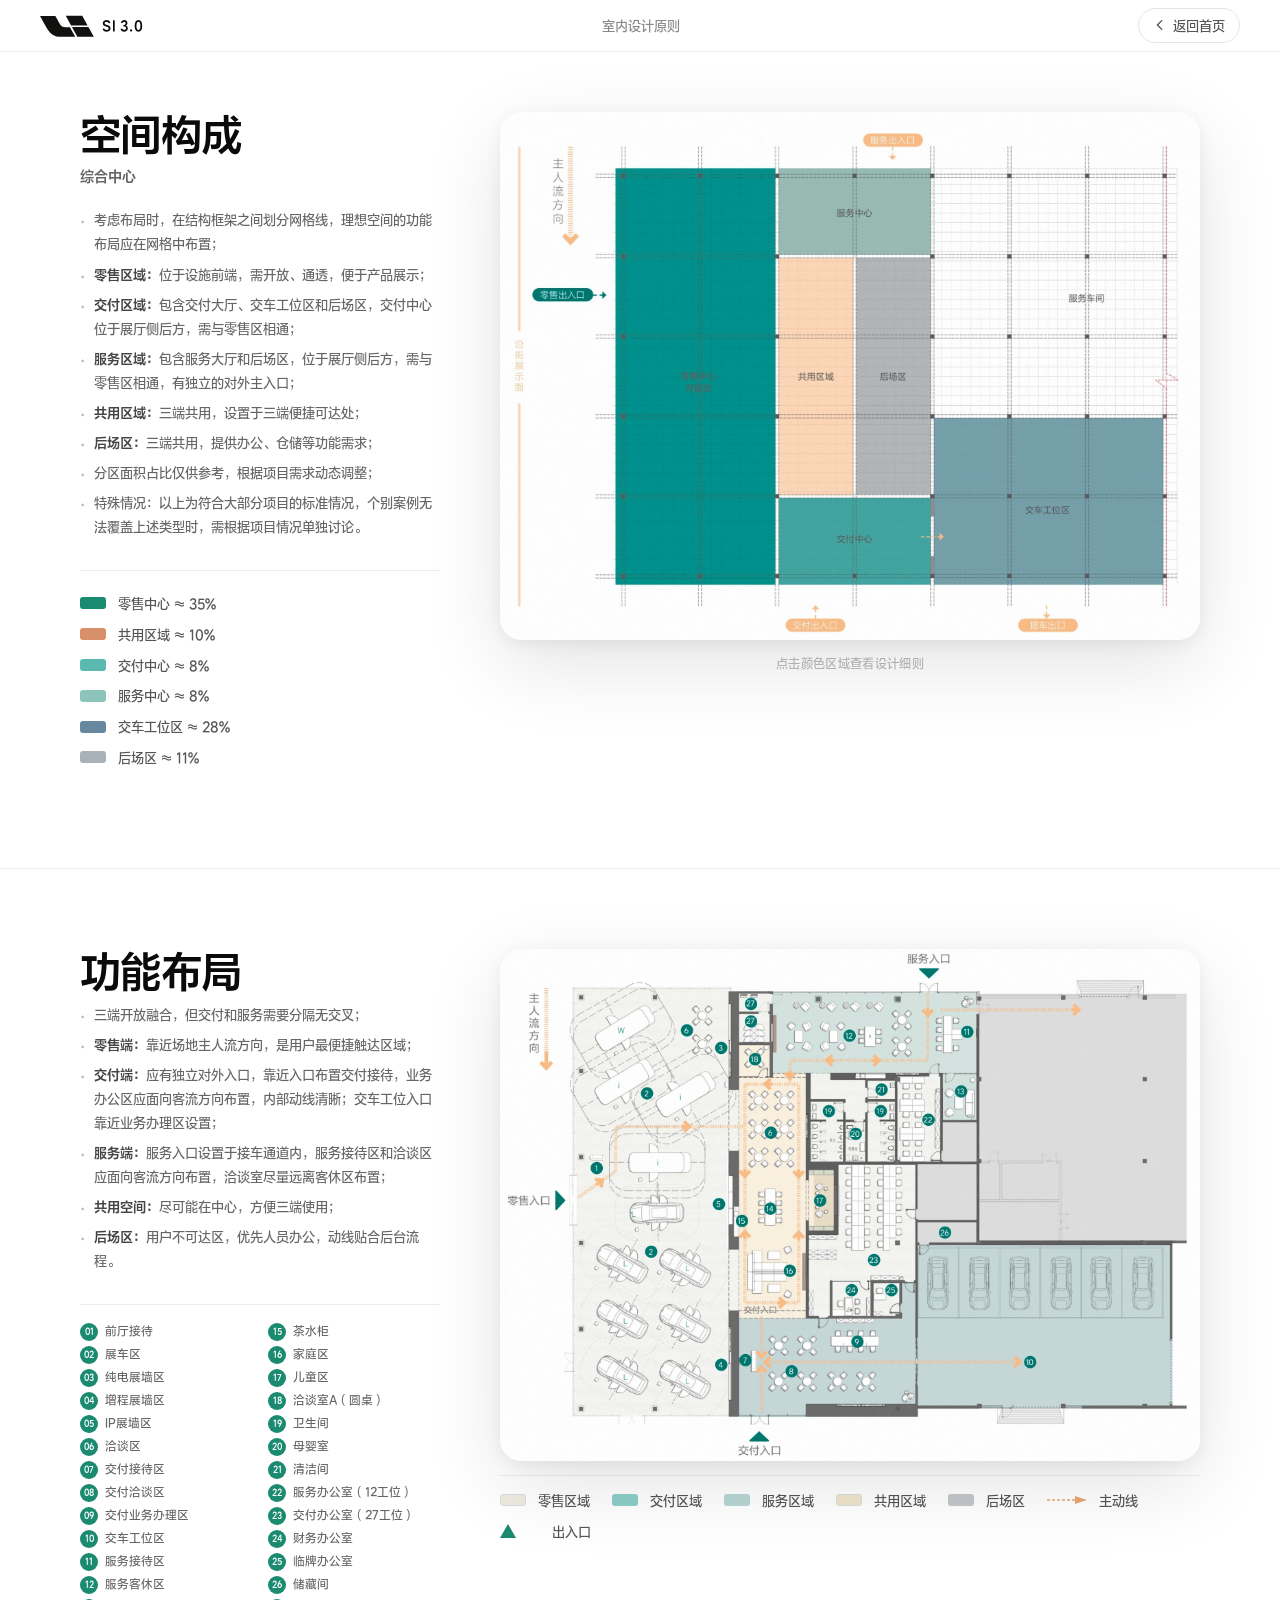
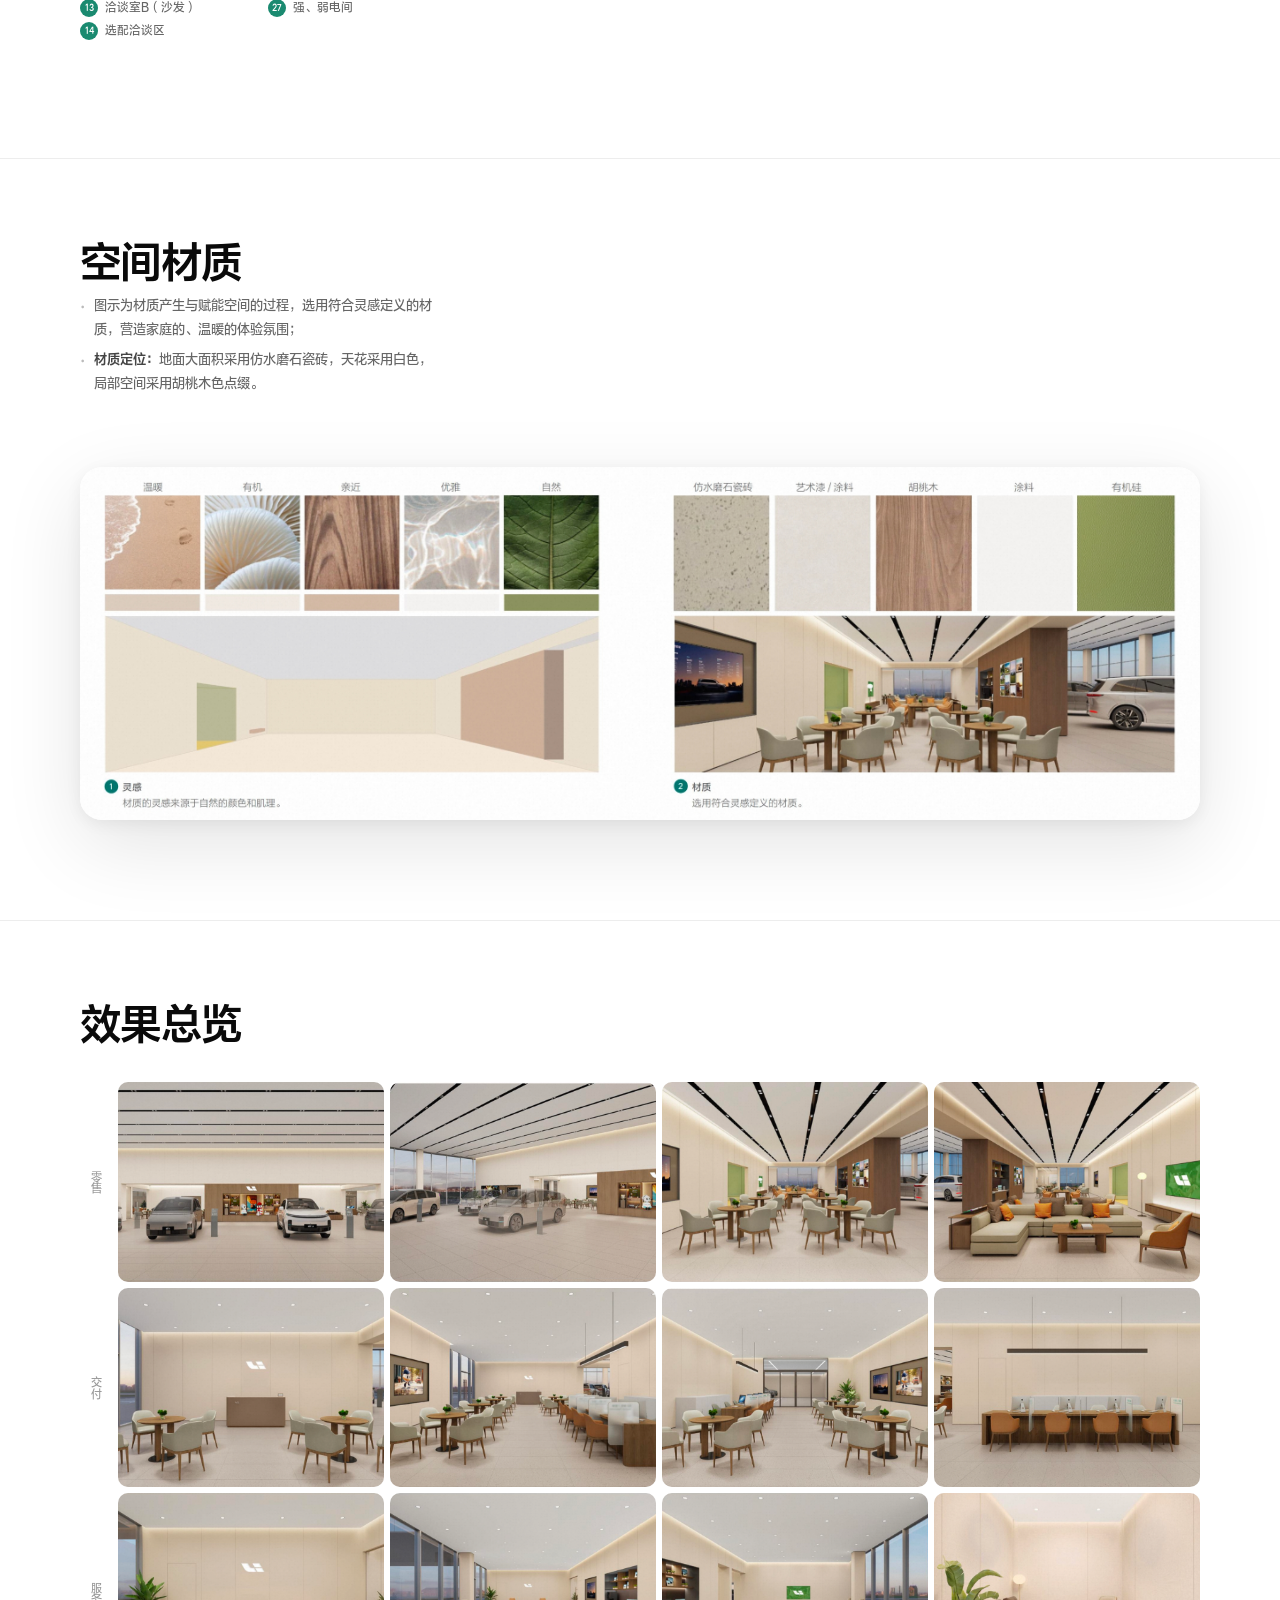
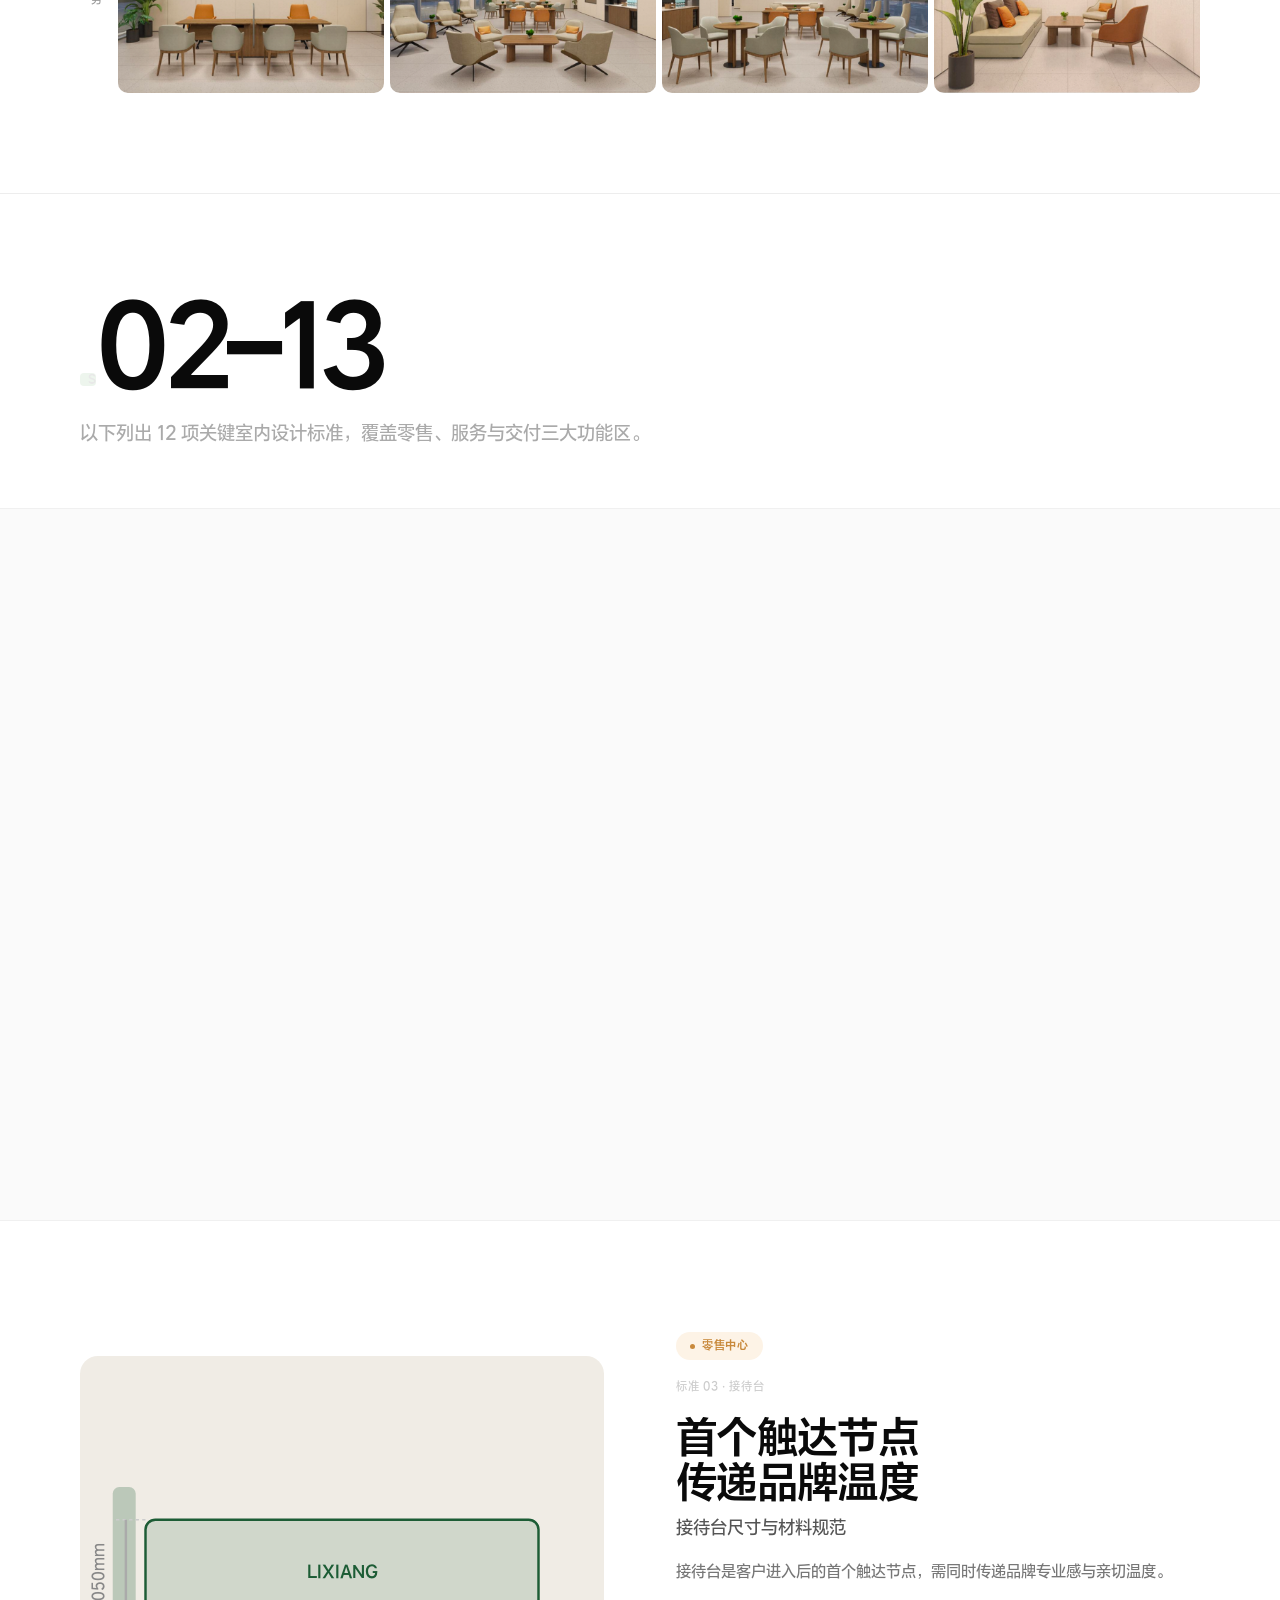
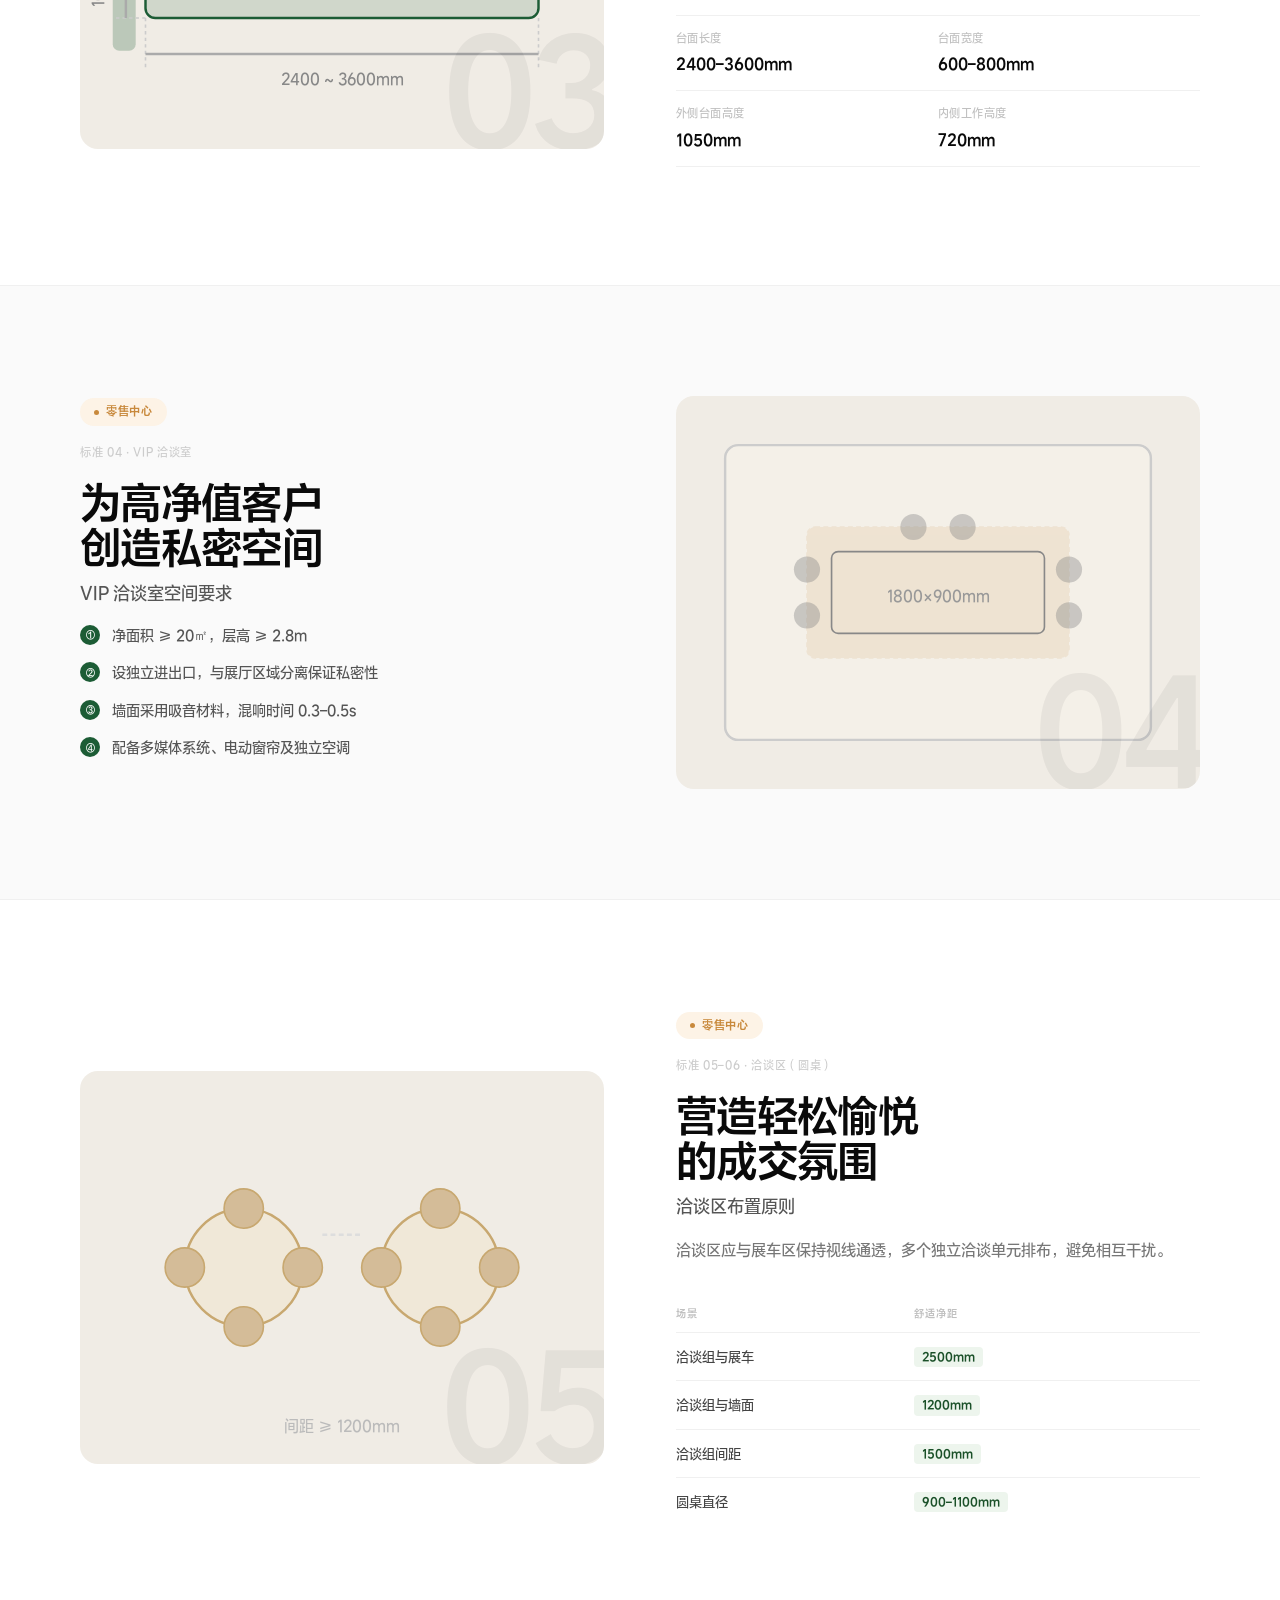
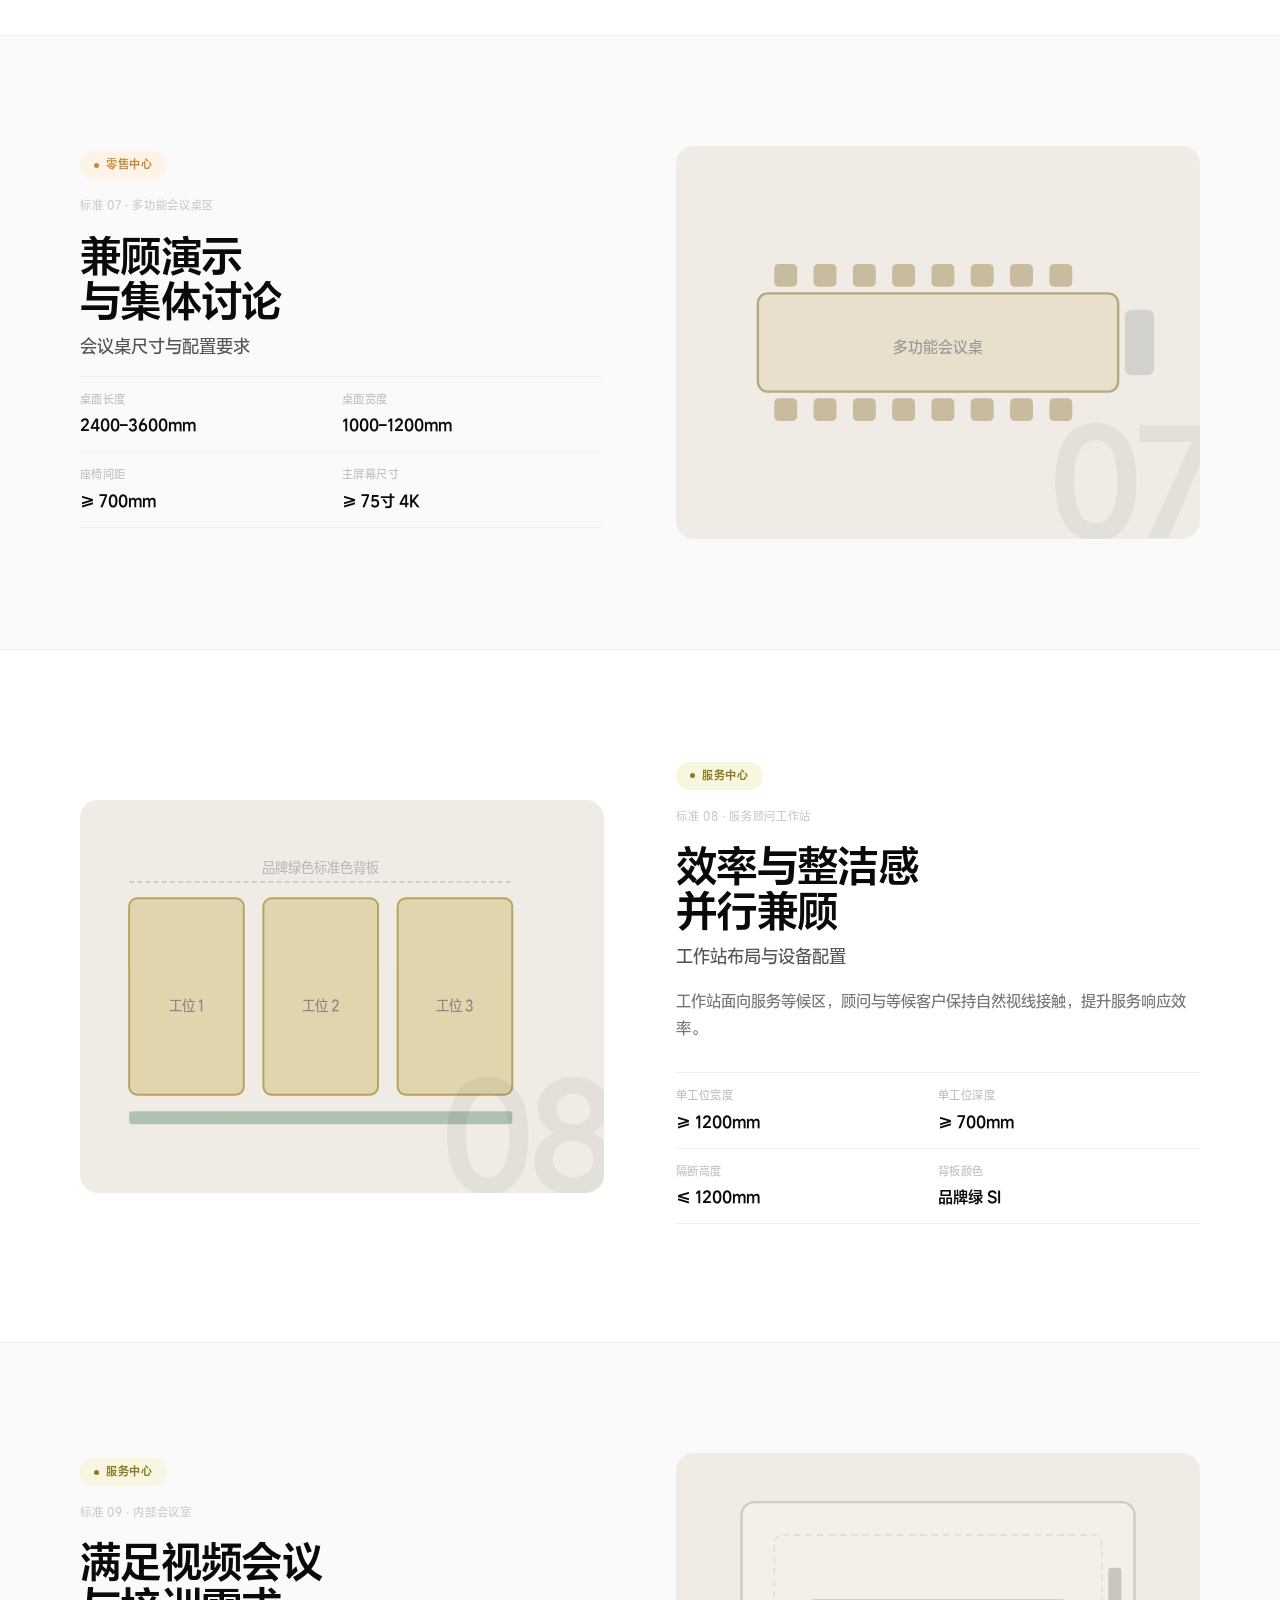
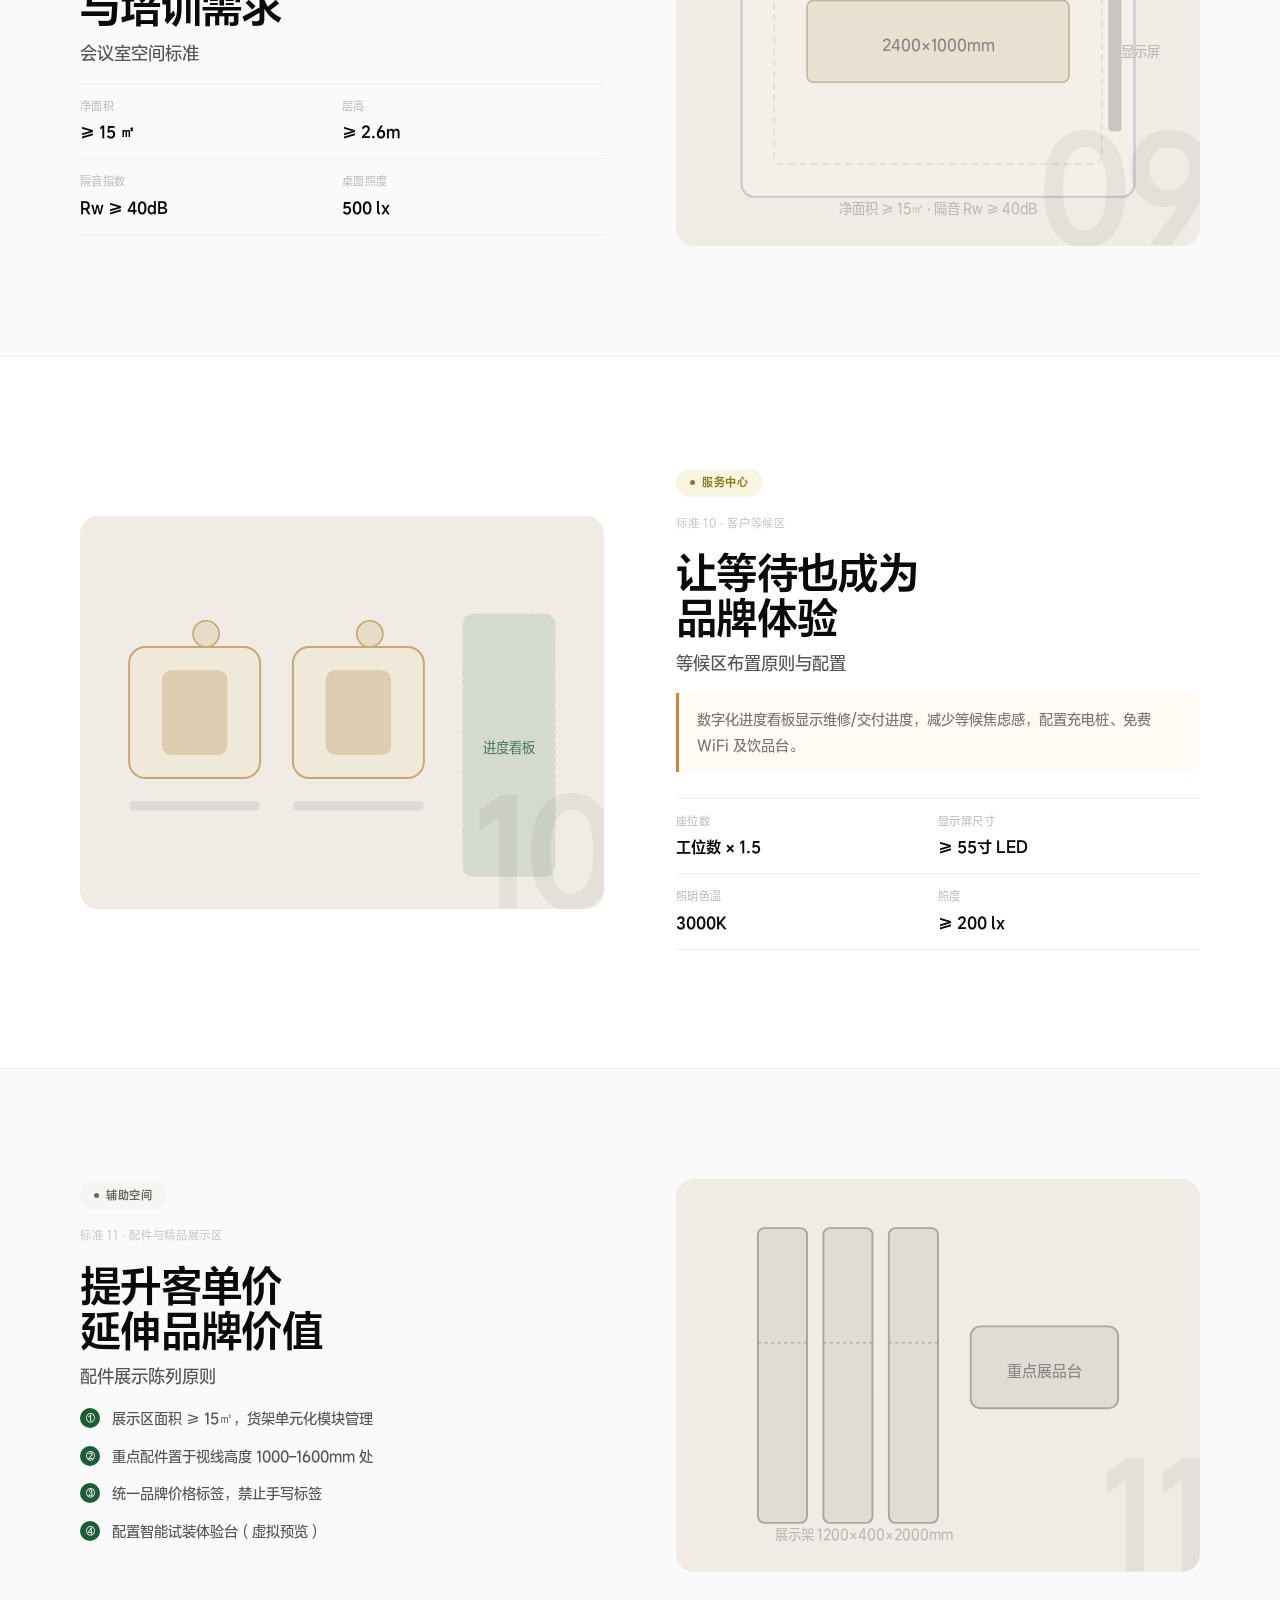
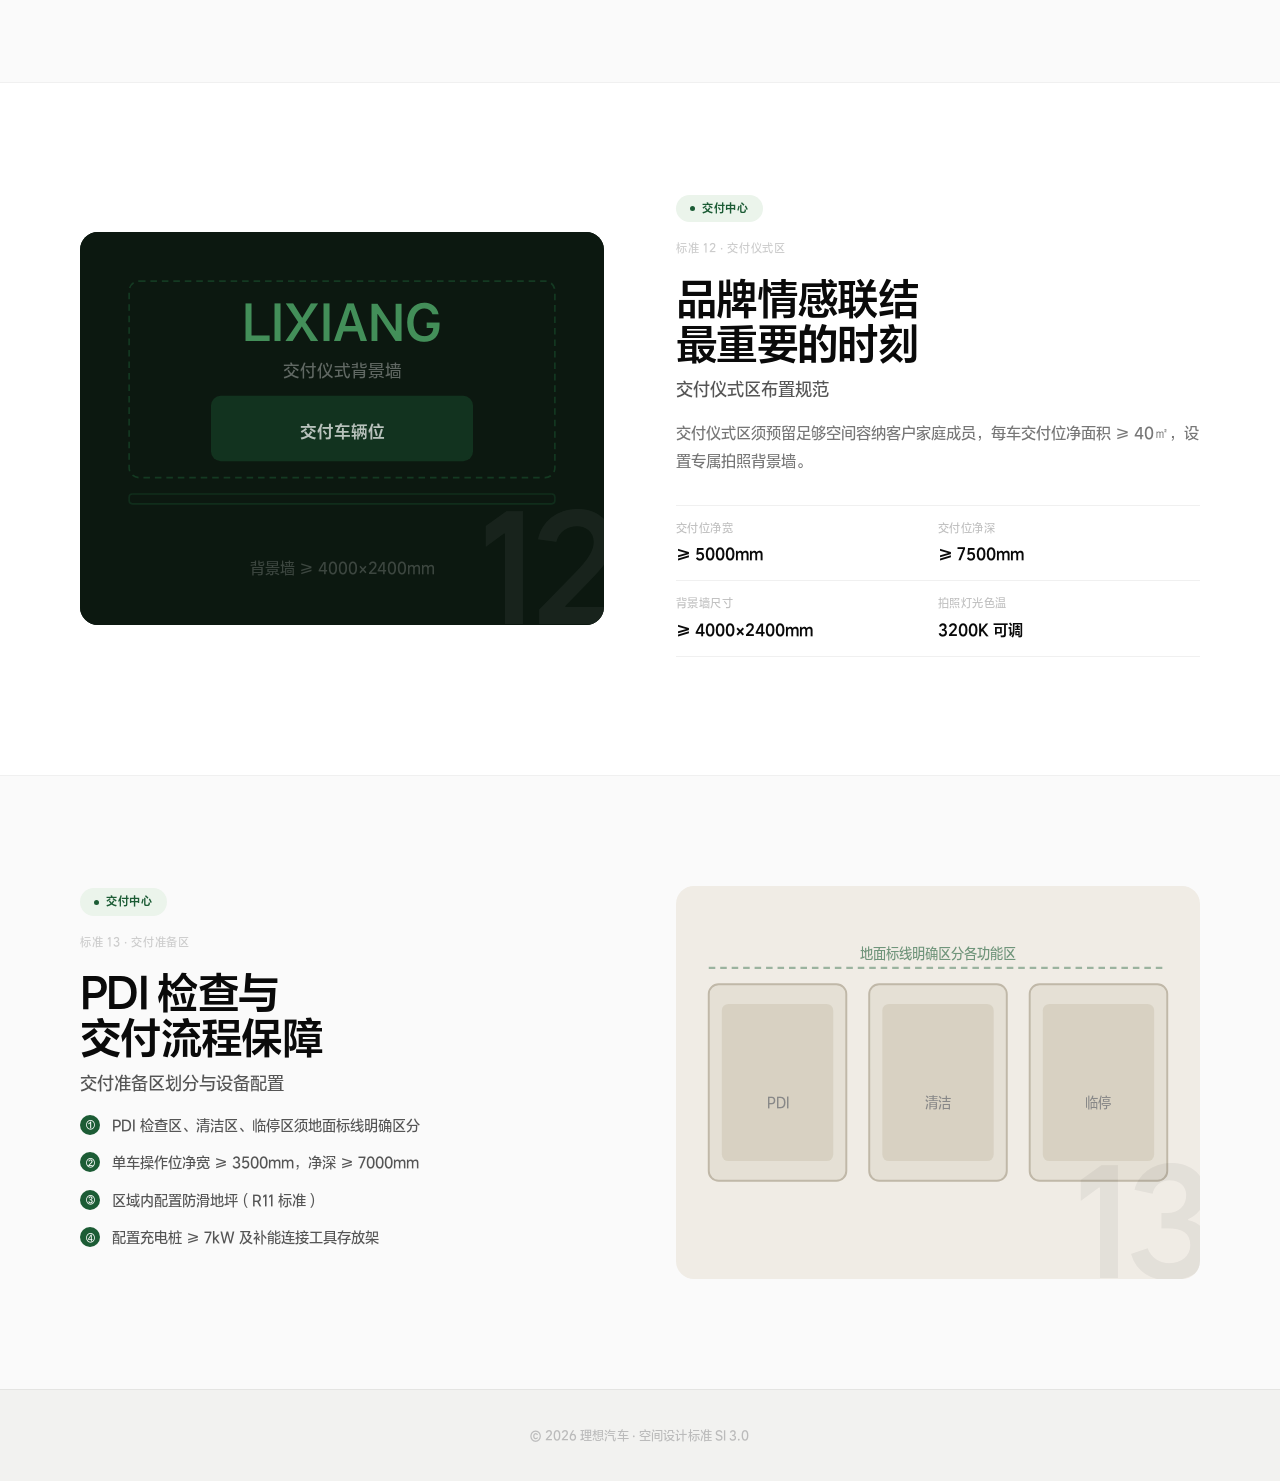
==== interior-overview.html @ 2fb321f2 "0507-添加室内标准板块" ====
<!DOCTYPE html>
<html lang="zh-CN" translate="no">
<head>
<meta charset="UTF-8">
<meta name="viewport" content="width=device-width, initial-scale=1.0">
<meta name="google" content="notranslate">
<title>设计总览 · 理想汽车 SI 3.0 室内标准</title>
<style>
@font-face{font-family:'LiciumFont';src:url('assets/fonts/LiciumFont2022-Medium.otf') format('opentype');font-weight:normal;font-style:normal;font-display:swap}
@font-face{font-family:'LiciumFont';src:url('assets/fonts/LiciumFont2022-Light.otf') format('opentype');font-weight:300;font-style:normal;font-display:swap}
@font-face{font-family:'LiciumFont';src:url('assets/fonts/LiciumFont2022-Bold.otf') format('opentype');font-weight:700;font-style:normal;font-display:swap}
*,*::before,*::after{box-sizing:border-box;margin:0;padding:0}
html{scroll-behavior:smooth}
body{font-family:'LiciumFont',-apple-system,sans-serif;background:#fff;color:#0a0a0a;line-height:1.6;overflow-x:hidden;padding-top:52px}

/* ── NAV ── */
.nav{position:fixed;inset:0 0 auto 0;height:52px;z-index:1000;background:rgba(255,255,255,.92);backdrop-filter:saturate(180%) blur(20px);-webkit-backdrop-filter:saturate(180%) blur(20px);border-bottom:1px solid rgba(0,0,0,.06);transition:background .3s}
.nav-inner{max-width:1400px;margin:0 auto;height:100%;display:flex;align-items:center;justify-content:space-between;padding:0 40px;gap:16px}
.nav-logo{display:flex;align-items:center;gap:8px;text-decoration:none;color:#0a0a0a;cursor:pointer}
.nav-brand{font-size:13px;font-weight:700;letter-spacing:.06em;color:#0a0a0a}
.nav-title{font-size:13px;color:#888;font-weight:400;letter-spacing:-.01em}
.nav-back{display:inline-flex;align-items:center;gap:6px;font-size:13px;font-weight:500;color:#555;text-decoration:none;padding:6px 14px;border-radius:20px;border:1px solid rgba(0,0,0,.1);transition:all .15s;cursor:pointer}
.nav-back:hover{color:#004724;border-color:rgba(0,71,36,.3);background:rgba(0,71,36,.04)}
.nav-back svg{transition:transform .15s}
.nav-back:hover svg{transform:translateX(-2px)}

/* ── LAYOUT ── */
.container{max-width:1200px;margin:0 auto;padding:0 40px}
img{display:block;max-width:100%;height:auto}

/* ── SCROLL ANIMATIONS ── */
.fade-up{opacity:0;transform:translateY(44px);transition:opacity .9s cubic-bezier(.16,1,.3,1),transform .9s cubic-bezier(.16,1,.3,1)}
.fade-up.visible{opacity:1;transform:none}
[data-delay="1"]{transition-delay:.15s}
[data-delay="2"]{transition-delay:.3s}
[data-delay="3"]{transition-delay:.45s}
[data-delay="4"]{transition-delay:.6s}

/* ── OVERVIEW SECTIONS ── */
.overview-section{padding:80px 0 100px;background:#fff;border-top:1px solid rgba(0,0,0,.07)}
.overview-section:first-of-type{border-top:none;padding-top:60px}
.overview-grid{display:grid;grid-template-columns:360px 1fr;gap:60px;align-items:start}
.overview-title{font-size:clamp(28px,3.2vw,42px);font-weight:800;letter-spacing:-.04em;color:#0a0a0a;line-height:1.1;margin-bottom:8px}
.overview-subtitle{font-size:14px;font-weight:600;color:#666;margin-bottom:20px}
.overview-bullets{list-style:none;padding:0;margin:0 0 32px}
.overview-bullets li{font-size:13px;color:#666;line-height:1.85;padding-left:14px;position:relative;margin-bottom:6px}
.overview-bullets li::before{content:'·';position:absolute;left:0;color:#bbb;font-size:18px;line-height:1.5}
.overview-bullets li strong{color:#444;font-weight:600}
.overview-legend{border-top:1px solid rgba(0,0,0,.07);padding-top:22px;display:flex;flex-direction:column;gap:10px}
.legend-row{display:flex;align-items:center;gap:12px;font-size:13px;color:#555}
.legend-sw{width:26px;height:12px;border-radius:3px;flex-shrink:0}
.fl-legend-below{display:flex;flex-wrap:wrap;gap:10px 22px;padding-top:14px;border-top:1px solid rgba(0,0,0,.07);margin-top:14px}
.fl-legend-sym{width:40px;height:12px;flex-shrink:0;display:flex;align-items:center;justify-content:flex-start}
.fl-zone-list{display:grid;grid-template-columns:1fr 1fr;gap:5px 16px;border-top:1px solid rgba(0,0,0,.07);padding-top:18px;margin-bottom:18px}
.fl-zone-item{font-size:11.5px;color:#666;display:flex;align-items:center;gap:7px;line-height:1.55}
.fl-zone-num{width:18px;height:18px;border-radius:50%;background:#1a8a70;color:#fff;font-size:8px;font-weight:700;display:flex;align-items:center;justify-content:center;flex-shrink:0}

/* ── FLOOR PLAN WRAP ── */
.fp-wrap{position:relative;border-radius:22px;overflow:hidden;box-shadow:0 24px 80px rgba(0,0,0,.11),0 4px 16px rgba(0,0,0,.06)}
.fp-wrap img{display:block;width:100%;height:auto;border-radius:18px}
.fp-zone-hit{position:absolute;cursor:pointer;border-radius:4px;transition:background .18s}
.fp-zone-hit:hover{background:rgba(255,255,255,.18)}

/* ── GALLERY ── */
.gallery-section{padding:80px 0 100px;background:#fff;border-top:1px solid rgba(0,0,0,.07)}
.gallery-title{font-size:clamp(28px,3.2vw,42px);font-weight:800;letter-spacing:-.04em;color:#0a0a0a;line-height:1.1;margin-bottom:36px}
.gallery-row{display:grid;grid-template-columns:32px 1fr 1fr 1fr 1fr;gap:6px;margin-bottom:6px}
.gallery-row:last-child{margin-bottom:0}
.gallery-label{writing-mode:vertical-lr;font-size:11px;color:#999;letter-spacing:.08em;display:flex;align-items:center;justify-content:center}
.gallery-cell{border-radius:10px;overflow:hidden;line-height:0;cursor:pointer;position:relative;aspect-ratio:4/3}
.gallery-cell img{display:block;width:100%;height:100%;object-fit:cover;transition:transform .3s ease}
.gallery-cell:hover img{transform:scale(1.03)}

/* ── LIGHTBOX ── */
.lb-overlay{position:fixed;inset:0;background:rgba(0,0,0,.88);z-index:2000;display:flex;align-items:center;justify-content:center;opacity:0;pointer-events:none;transition:opacity .22s ease}
.lb-overlay.active{opacity:1;pointer-events:all}
.lb-img{max-width:90vw;max-height:88vh;border-radius:12px;object-fit:contain;box-shadow:0 32px 96px rgba(0,0,0,.5);user-select:none;width:auto;height:auto;display:block}
.lb-close{position:fixed;top:22px;right:28px;width:40px;height:40px;border-radius:50%;background:rgba(255,255,255,.12);border:none;cursor:pointer;display:flex;align-items:center;justify-content:center;color:#fff;font-size:20px;transition:background .15s}
.lb-close:hover{background:rgba(255,255,255,.22)}
.lb-arrow{position:fixed;top:50%;transform:translateY(-50%);width:48px;height:48px;border-radius:50%;background:rgba(255,255,255,.12);border:none;cursor:pointer;display:flex;align-items:center;justify-content:center;color:#fff;font-size:22px;transition:background .15s}
.lb-arrow:hover{background:rgba(255,255,255,.24)}
.lb-prev{left:20px}
.lb-next{right:20px}
.lb-counter{position:fixed;bottom:24px;left:50%;transform:translateX(-50%);color:rgba(255,255,255,.5);font-size:12px;letter-spacing:.06em}

/* ── STANDARDS INTRO ── */
.stds-intro{padding:100px 0 60px;background:#fff;border-top:1px solid rgba(0,0,0,.07)}
.big-label{font-size:clamp(72px,9vw,108px);font-weight:900;letter-spacing:-.06em;line-height:.95;color:#0a0a0a;margin-bottom:20px}
.big-label .dim{color:#e8e8e8}
.stds-intro-sub{font-size:18px;color:#aaa;line-height:1.75}

/* ── STANDARD SECTIONS ── */
.std-sec{padding:110px 0;border-top:1px solid #f0f0f0}
.std-sec:nth-child(odd){background:#fafafa}
.std-sec:nth-child(even){background:#fff}
.std-inner{display:grid;grid-template-columns:1fr 1fr;gap:72px;align-items:center}
.std-inner.rev .std-vis{order:2}
.std-inner.rev .std-text{order:1}
.std-vis{border-radius:18px;overflow:hidden;aspect-ratio:4/3;background:#f0ece5;display:flex;align-items:center;justify-content:center;position:relative}
.std-diagram{width:100%;height:auto;display:block}
.vis-num{position:absolute;bottom:-12px;right:-8px;font-size:140px;font-weight:900;letter-spacing:-.06em;line-height:1;color:rgba(0,0,0,.05);user-select:none}
.std-badge{display:inline-flex;align-items:center;gap:7px;padding:5px 14px;border-radius:100px;font-size:11px;font-weight:700;letter-spacing:.06em;text-transform:uppercase;margin-bottom:18px}
.std-badge-dot{width:5px;height:5px;border-radius:50%}
.std-idx{font-size:11px;color:#ccc;font-weight:500;letter-spacing:.06em;text-transform:uppercase;margin-bottom:18px;display:block}
.std-title{font-size:clamp(30px,3.2vw,44px);font-weight:800;letter-spacing:-.04em;line-height:1.1;color:#0a0a0a;margin-bottom:10px}
.std-subtitle{font-size:17px;font-weight:500;color:#555;margin-bottom:16px}
.std-desc{font-size:15px;color:#777;line-height:1.85;margin-bottom:30px}
.principles{margin-bottom:28px}
.principle{display:flex;gap:12px;margin-bottom:13px;font-size:14px;color:#555;line-height:1.75}
.p-num{width:20px;height:20px;border-radius:50%;background:#1c5c35;color:#fff;display:flex;align-items:center;justify-content:center;font-size:9px;font-weight:700;flex-shrink:0;margin-top:2px}
.specs{display:grid;grid-template-columns:1fr 1fr;border-top:1px solid #f0f0f0;margin-bottom:8px}
.spec-it{padding:14px 0;border-bottom:1px solid #f0f0f0}
.spec-lbl{font-size:11px;color:#c0c0c0;letter-spacing:.04em;margin-bottom:5px}
.spec-val{font-size:15px;font-weight:700;color:#0a0a0a}
.std-table{width:100%;border-collapse:collapse;font-size:13px}
.std-table th{padding:11px 0;font-size:10px;font-weight:700;letter-spacing:.12em;text-transform:uppercase;color:#c0c0c0;border-bottom:1px solid #f0f0f0;text-align:left}
.std-table td{padding:13px 0;border-bottom:1px solid #f0f0f0;color:#444}
.std-table td:last-child{font-weight:600;color:#0a0a0a}
.std-table tr:last-child td{border-bottom:none}
.dim{display:inline-block;background:#edf5ed;color:#1a5028;padding:1px 8px;border-radius:4px;font-size:11.5px;font-weight:600}
.callout{background:#fffbf4;border-left:3px solid #c8893c;border-radius:0 10px 10px 0;padding:14px 18px;margin-bottom:26px;font-size:14px;color:#777;line-height:1.8}

/* ── ZONE CARD MODAL ── */
.zc-overlay{position:fixed;inset:0;background:rgba(0,0,0,.55);z-index:1500;display:flex;align-items:center;justify-content:center;padding:24px;opacity:0;pointer-events:none;transition:opacity .22s ease}
.zc-overlay.active{opacity:1;pointer-events:all}
.zc-card{background:#fff;border-radius:20px;max-width:1100px;width:100%;max-height:90vh;overflow:hidden;position:relative;box-shadow:0 48px 120px rgba(0,0,0,.3)}
.zc-card img{display:block;width:100%;height:auto;max-height:90vh;object-fit:contain;border-radius:20px}
.zc-close{position:absolute;top:14px;right:14px;width:30px;height:30px;border-radius:50%;background:rgba(0,0,0,.08);border:none;cursor:pointer;font-size:15px;color:#555;display:flex;align-items:center;justify-content:center;transition:background .15s;z-index:10}
.zc-close:hover{background:rgba(0,0,0,.16)}

/* ── FOOTER ── */
footer{background:#f2f2f0;padding:36px 48px;display:flex;align-items:center;justify-content:center;border-top:1px solid rgba(0,0,0,.06)}
.footer-copy{font-size:12px;color:#bbb;letter-spacing:.01em}
</style>
</head>
<body>

<!-- ═══ NAV ═══ -->
<nav class="nav">
  <div class="nav-inner">
    <a class="nav-logo" href="index.html">
      <svg width="54" height="22" viewBox="0 0 49 20" fill="none" xmlns="http://www.w3.org/2000/svg">
        <path fill-rule="evenodd" clip-rule="evenodd" fill="#111110" d="M38.3666 0.736389L43.2286 9.57411H28.2074L23.3684 0.736389H38.3666ZM24.1257 11.0241C22.4057 11.0241 20.617 10.8629 19.5162 9.91939C18.5987 9.20598 18.0941 8.37744 17.5667 7.43397C17.452 7.24681 16.1277 4.82963 15.106 2.96474L15.1055 2.96381C14.4929 1.84564 13.9891 0.926227 13.9204 0.80549H0C0.500179 1.7225 1.00036 2.64336 1.5011 3.56527L1.50114 3.56535L1.50117 3.56539C2.72228 5.81354 3.94676 8.06789 5.1828 10.2876C6.69629 13.0494 8.14103 15.6273 10.7783 17.5144C12.0399 18.4577 13.3698 19.0794 14.9294 19.4707C16.4659 19.839 18.0254 19.8849 19.6076 19.8849H31.9917L27.1299 11.0241H24.1257ZM29.0105 11.0011L33.8725 19.8849H48.8707L43.9857 11.0011H29.0105Z"/>
      </svg>
      <span class="nav-brand">SI 3.0</span>
    </a>
    <span class="nav-title">室内设计原则</span>
    <a class="nav-back" href="index.html">
      <svg width="14" height="14" viewBox="0 0 16 16" fill="none" stroke="currentColor" stroke-width="1.6" stroke-linecap="round" stroke-linejoin="round">
        <path d="M10 3L5 8l5 5"/>
      </svg>
      返回首页
    </a>
  </div>
</nav>

<!-- ═══ 空间构成 ═══ -->
<section class="overview-section" id="floor-plan">
  <div class="container">
    <div class="overview-grid">
      <div class="fade-up" style="align-self:start">
        <h2 class="overview-title">空间构成</h2>
        <p class="overview-subtitle">综合中心</p>
        <ul class="overview-bullets">
          <li>考虑布局时，在结构框架之间划分网格线，理想空间的功能布局应在网格中布置；</li>
          <li><strong>零售区域：</strong>位于设施前端，需开放、通透，便于产品展示；</li>
          <li><strong>交付区域：</strong>包含交付大厅、交车工位区和后场区，交付中心位于展厅侧后方，需与零售区相通；</li>
          <li><strong>服务区域：</strong>包含服务大厅和后场区，位于展厅侧后方，需与零售区相通，有独立的对外主入口；</li>
          <li><strong>共用区域：</strong>三端共用，设置于三端便捷可达处；</li>
          <li><strong>后场区：</strong>三端共用，提供办公、仓储等功能需求；</li>
          <li>分区面积占比仅供参考，根据项目需求动态调整；</li>
          <li>特殊情况：以上为符合大部分项目的标准情况，个别案例无法覆盖上述类型时，需根据项目情况单独讨论。</li>
        </ul>
        <div class="overview-legend">
          <div class="legend-row"><div class="legend-sw" style="background:#1a8a70"></div><span>零售中心 ≈ 35%</span></div>
          <div class="legend-row"><div class="legend-sw" style="background:#d8906a"></div><span>共用区域 ≈ 10%</span></div>
          <div class="legend-row"><div class="legend-sw" style="background:#5abab0"></div><span>交付中心 ≈ 8%</span></div>
          <div class="legend-row"><div class="legend-sw" style="background:#8cc4bc"></div><span>服务中心 ≈ 8%</span></div>
          <div class="legend-row"><div class="legend-sw" style="background:#6888a0"></div><span>交车工位区 ≈ 28%</span></div>
          <div class="legend-row"><div class="legend-sw" style="background:#a8b2b8"></div><span>后场区 ≈ 11%</span></div>
        </div>
      </div>
      <div class="fade-up" data-delay="1">
        <div class="fp-wrap">
          <img src="assets/interior/空间构成.jpeg" alt="空间构成平面图">
          <div class="fp-zone-hit" id="hotspot-retail" style="left:14%;top:10%;width:25%;height:80%"></div>
        </div>
        <p style="text-align:center;font-size:12px;color:#bbb;margin-top:14px;letter-spacing:.03em">点击颜色区域查看设计细则</p>
      </div>
    </div>
  </div>
</section>

<!-- ═══ 功能布局 ═══ -->
<section class="overview-section">
  <div class="container">
    <div class="overview-grid">
      <div class="fade-up" style="align-self:start">
        <h2 class="overview-title">功能布局</h2>
        <ul class="overview-bullets">
          <li>三端开放融合，但交付和服务需要分隔无交叉；</li>
          <li><strong>零售端：</strong>靠近场地主人流方向，是用户最便捷触达区域；</li>
          <li><strong>交付端：</strong>应有独立对外入口，靠近入口布置交付接待，业务办公区应面向客流方向布置，内部动线清晰；交车工位入口靠近业务办理区设置；</li>
          <li><strong>服务端：</strong>服务入口设置于接车通道内，服务接待区和洽谈区应面向客流方向布置，洽谈室尽量远离客休区布置；</li>
          <li><strong>共用空间：</strong>尽可能在中心，方便三端使用；</li>
          <li><strong>后场区：</strong>用户不可达区，优先人员办公，动线贴合后台流程。</li>
        </ul>
        <div class="fl-zone-list">
          <div class="fl-zone-item"><div class="fl-zone-num">01</div>前厅接待</div>
          <div class="fl-zone-item"><div class="fl-zone-num">15</div>茶水柜</div>
          <div class="fl-zone-item"><div class="fl-zone-num">02</div>展车区</div>
          <div class="fl-zone-item"><div class="fl-zone-num">16</div>家庭区</div>
          <div class="fl-zone-item"><div class="fl-zone-num">03</div>纯电展墙区</div>
          <div class="fl-zone-item"><div class="fl-zone-num">17</div>儿童区</div>
          <div class="fl-zone-item"><div class="fl-zone-num">04</div>增程展墙区</div>
          <div class="fl-zone-item"><div class="fl-zone-num">18</div>洽谈室A（圆桌）</div>
          <div class="fl-zone-item"><div class="fl-zone-num">05</div>IP展墙区</div>
          <div class="fl-zone-item"><div class="fl-zone-num">19</div>卫生间</div>
          <div class="fl-zone-item"><div class="fl-zone-num">06</div>洽谈区</div>
          <div class="fl-zone-item"><div class="fl-zone-num">20</div>母婴室</div>
          <div class="fl-zone-item"><div class="fl-zone-num">07</div>交付接待区</div>
          <div class="fl-zone-item"><div class="fl-zone-num">21</div>清洁间</div>
          <div class="fl-zone-item"><div class="fl-zone-num">08</div>交付洽谈区</div>
          <div class="fl-zone-item"><div class="fl-zone-num">22</div>服务办公室（12工位）</div>
          <div class="fl-zone-item"><div class="fl-zone-num">09</div>交付业务办理区</div>
          <div class="fl-zone-item"><div class="fl-zone-num">23</div>交付办公室（27工位）</div>
          <div class="fl-zone-item"><div class="fl-zone-num">10</div>交车工位区</div>
          <div class="fl-zone-item"><div class="fl-zone-num">24</div>财务办公室</div>
          <div class="fl-zone-item"><div class="fl-zone-num">11</div>服务接待区</div>
          <div class="fl-zone-item"><div class="fl-zone-num">25</div>临牌办公室</div>
          <div class="fl-zone-item"><div class="fl-zone-num">12</div>服务客休区</div>
          <div class="fl-zone-item"><div class="fl-zone-num">26</div>储藏间</div>
          <div class="fl-zone-item"><div class="fl-zone-num">13</div>洽谈室B（沙发）</div>
          <div class="fl-zone-item"><div class="fl-zone-num">27</div>强、弱电间</div>
          <div class="fl-zone-item"><div class="fl-zone-num">14</div>选配洽谈区</div>
          <div class="fl-zone-item"></div>
        </div>
      </div>
      <div class="fade-up" data-delay="1">
        <div class="fp-wrap">
          <img src="assets/interior/功能布局.jpeg" alt="功能布局平面图">
        </div>
        <div class="fl-legend-below">
          <div class="legend-row"><div class="legend-sw" style="background:#f0ebe0;border:1px solid #ddd"></div><span>零售区域</span></div>
          <div class="legend-row"><div class="legend-sw" style="background:#8ecfca"></div><span>交付区域</span></div>
          <div class="legend-row"><div class="legend-sw" style="background:#b8d8d5"></div><span>服务区域</span></div>
          <div class="legend-row"><div class="legend-sw" style="background:#f0e6cc;border:1px solid #ddd"></div><span>共用区域</span></div>
          <div class="legend-row"><div class="legend-sw" style="background:#c4c8cc"></div><span>后场区</span></div>
          <div class="legend-row">
            <div class="fl-legend-sym"><svg width="40" height="12" viewBox="0 0 40 12" fill="none"><line x1="0" y1="6" x2="28" y2="6" stroke="#e8a870" stroke-width="1.5" stroke-dasharray="3,2"/><polygon points="28,2 40,6 28,10" fill="#e8a870"/></svg></div>
            <span>主动线</span>
          </div>
          <div class="legend-row">
            <div class="fl-legend-sym"><svg width="16" height="14" viewBox="0 0 16 14" fill="none"><polygon points="8,0 16,14 0,14" fill="#1a8a70"/></svg></div>
            <span>出入口</span>
          </div>
        </div>
      </div>
    </div>
  </div>
</section>

<!-- ═══ 空间材质 ═══ -->
<section class="overview-section">
  <div class="container">
    <div class="overview-grid">
      <div class="fade-up" style="align-self:start">
        <h2 class="overview-title">空间材质</h2>
        <ul class="overview-bullets">
          <li>图示为材质产生与赋能空间的过程，选用符合灵感定义的材质，营造家庭的、温暖的体验氛围；</li>
          <li><strong>材质定位：</strong>地面大面积采用仿水磨石瓷砖，天花采用白色，局部空间采用胡桃木色点缀。</li>
        </ul>
      </div>
      <div></div>
    </div>
    <div class="fp-wrap fade-up" style="margin-top:40px">
      <img src="assets/interior/空间材质.jpeg" alt="空间材质">
    </div>
  </div>
</section>

<!-- ═══ 效果总览 ═══ -->
<section class="gallery-section">
  <div class="container">
    <h2 class="gallery-title fade-up">效果总览</h2>
    <div class="gallery-row fade-up">
      <div class="gallery-label">零售</div>
      <div class="gallery-cell"><img src="assets/interior/总览1.png" alt="零售1"></div>
      <div class="gallery-cell"><img src="assets/interior/总览2.png" alt="零售2"></div>
      <div class="gallery-cell"><img src="assets/interior/总览3.png" alt="零售3"></div>
      <div class="gallery-cell"><img src="assets/interior/总览4.png" alt="零售4"></div>
    </div>
    <div class="gallery-row fade-up">
      <div class="gallery-label">交付</div>
      <div class="gallery-cell"><img src="assets/interior/交付1.png" alt="交付1"></div>
      <div class="gallery-cell"><img src="assets/interior/交付2.png" alt="交付2"></div>
      <div class="gallery-cell"><img src="assets/interior/交付3.png" alt="交付3"></div>
      <div class="gallery-cell"><img src="assets/interior/交付4.png" alt="交付4"></div>
    </div>
    <div class="gallery-row fade-up">
      <div class="gallery-label">服务</div>
      <div class="gallery-cell"><img src="assets/interior/服务1.png" alt="服务1"></div>
      <div class="gallery-cell"><img src="assets/interior/服务2.png" alt="服务2"></div>
      <div class="gallery-cell"><img src="assets/interior/服务3.png" alt="服务3"></div>
      <div class="gallery-cell"><img src="assets/interior/服务4.png" alt="服务4"></div>
    </div>
  </div>
</section>

<!-- ═══ STANDARDS INTRO ═══ -->
<section class="stds-intro">
  <div class="container">
    <p class="big-label"><span class="dim">S.</span>02–13</p>
    <p class="stds-intro-sub">以下列出 12 项关键室内设计标准，覆盖零售、服务与交付三大功能区。</p>
  </div>
</section>

<!-- S-02 室内展车区 -->
<section class="std-sec" id="s-2">
  <div class="container">
    <div class="std-inner rev fade-up">
      <div class="std-vis">
        <svg class="std-diagram" viewBox="0 0 320 240" fill="none">
          <rect x="20" y="20" width="280" height="200" rx="6" fill="#f4f0e8" stroke="#e0d8cc" stroke-width="1.5" stroke-dasharray="4,3"/>
          <rect x="100" y="80" width="120" height="80" rx="10" fill="#c8893c" opacity=".18"/>
          <rect x="110" y="92" width="100" height="56" rx="7" fill="#c8893c" opacity=".7"/>
          <circle cx="110" cy="120" r="30" fill="none" stroke="#1c5c35" stroke-width="1.5" stroke-dasharray="3,2" opacity=".5"/>
          <circle cx="210" cy="120" r="30" fill="none" stroke="#1c5c35" stroke-width="1.5" stroke-dasharray="3,2" opacity=".5"/>
          <text x="160" y="124" text-anchor="middle" fill="white" font-size="9" font-weight="700" font-family="LiciumFont">360°</text>
          <text x="160" y="136" text-anchor="middle" fill="white" font-size="7" font-family="LiciumFont">环绕通道</text>
        </svg>
        <div class="vis-num">02</div>
      </div>
      <div class="std-text">
        <div class="std-badge" style="background:#fdf3e6;color:#c8893c"><span class="std-badge-dot" style="background:#c8893c"></span>零售中心</div>
        <span class="std-idx">标准 02 · 室内展车区</span>
        <h3 class="std-title">保证客户<br/>360° 环绕体验</h3>
        <p class="std-subtitle">室内展区布局原则</p>
        <div class="callout">展车应位于零售中心核心可视区域，确保客户进门即看到主力展车，形成强烈品牌视觉冲击。</div>
        <div class="specs">
          <div class="spec-it"><div class="spec-lbl">W 系最小展示面积</div><div class="spec-val">24 ㎡</div></div>
          <div class="spec-it"><div class="spec-lbl">W 系推荐展示面积</div><div class="spec-val">36 ㎡</div></div>
          <div class="spec-it"><div class="spec-lbl">环绕通道净宽</div><div class="spec-val">≥ 1800mm</div></div>
          <div class="spec-it"><div class="spec-lbl">展车与固定装置</div><div class="spec-val">≥ 600mm</div></div>
        </div>
      </div>
    </div>
  </div>
</section>

<!-- S-03 接待台 -->
<section class="std-sec" id="s-3">
  <div class="container">
    <div class="std-inner fade-up">
      <div class="std-vis">
        <svg class="std-diagram" viewBox="0 0 320 240" fill="none">
          <rect x="40" y="100" width="240" height="60" rx="6" fill="#1c5c35" opacity=".15"/>
          <rect x="40" y="100" width="240" height="60" rx="6" fill="none" stroke="#1c5c35" stroke-width="1.5"/>
          <rect x="20" y="80" width="14" height="100" rx="4" fill="#1c5c35" opacity=".25"/>
          <text x="160" y="135" text-anchor="middle" fill="#1c5c35" font-size="10" font-weight="700" font-family="LiciumFont">LIXIANG</text>
          <line x1="40" y1="160" x2="40" y2="190" stroke="#ccc" stroke-width="1" stroke-dasharray="2,2"/>
          <line x1="280" y1="160" x2="280" y2="190" stroke="#ccc" stroke-width="1" stroke-dasharray="2,2"/>
          <line x1="40" y1="182" x2="280" y2="182" stroke="#aaa" stroke-width="1.5"/>
          <text x="160" y="200" text-anchor="middle" fill="#888" font-size="9" font-family="LiciumFont">2400 ~ 3600mm</text>
          <line x1="40" y1="100" x2="20" y2="100" stroke="#ccc" stroke-width="1" stroke-dasharray="2,2"/>
          <line x1="40" y1="160" x2="20" y2="160" stroke="#ccc" stroke-width="1" stroke-dasharray="2,2"/>
          <line x1="28" y1="100" x2="28" y2="160" stroke="#aaa" stroke-width="1.5"/>
          <text x="14" y="134" text-anchor="middle" fill="#888" font-size="9" font-family="LiciumFont" transform="rotate(-90,14,134)">1050mm</text>
        </svg>
        <div class="vis-num">03</div>
      </div>
      <div class="std-text">
        <div class="std-badge" style="background:#fdf3e6;color:#c8893c"><span class="std-badge-dot" style="background:#c8893c"></span>零售中心</div>
        <span class="std-idx">标准 03 · 接待台</span>
        <h3 class="std-title">首个触达节点<br/>传递品牌温度</h3>
        <p class="std-subtitle">接待台尺寸与材料规范</p>
        <p class="std-desc">接待台是客户进入后的首个触达节点，需同时传递品牌专业感与亲切温度。</p>
        <div class="specs">
          <div class="spec-it"><div class="spec-lbl">台面长度</div><div class="spec-val">2400–3600mm</div></div>
          <div class="spec-it"><div class="spec-lbl">台面宽度</div><div class="spec-val">600–800mm</div></div>
          <div class="spec-it"><div class="spec-lbl">外侧台面高度</div><div class="spec-val">1050mm</div></div>
          <div class="spec-it"><div class="spec-lbl">内侧工作高度</div><div class="spec-val">720mm</div></div>
        </div>
      </div>
    </div>
  </div>
</section>

<!-- S-04 VIP 洽谈室 -->
<section class="std-sec" id="s-4">
  <div class="container">
    <div class="std-inner rev fade-up">
      <div class="std-vis">
        <svg class="std-diagram" viewBox="0 0 320 240" fill="none">
          <rect x="30" y="30" width="260" height="180" rx="8" fill="#f4f0e8" stroke="#ccc" stroke-width="1.5"/>
          <rect x="80" y="80" width="160" height="80" rx="5" fill="#c8893c" opacity=".12" stroke="#c8893c" stroke-width="1" stroke-dasharray="3,2"/>
          <rect x="95" y="95" width="130" height="50" rx="4" fill="none" stroke="#888" stroke-width="1"/>
          <circle cx="80" cy="106" r="8" fill="#888" opacity=".4"/>
          <circle cx="80" cy="134" r="8" fill="#888" opacity=".4"/>
          <circle cx="240" cy="106" r="8" fill="#888" opacity=".4"/>
          <circle cx="240" cy="134" r="8" fill="#888" opacity=".4"/>
          <circle cx="145" cy="80" r="8" fill="#888" opacity=".4"/>
          <circle cx="175" cy="80" r="8" fill="#888" opacity=".4"/>
          <text x="160" y="125" text-anchor="middle" fill="#999" font-size="9" font-family="LiciumFont">1800×900mm</text>
        </svg>
        <div class="vis-num">04</div>
      </div>
      <div class="std-text">
        <div class="std-badge" style="background:#fdf3e6;color:#c8893c"><span class="std-badge-dot" style="background:#c8893c"></span>零售中心</div>
        <span class="std-idx">标准 04 · VIP 洽谈室</span>
        <h3 class="std-title">为高净值客户<br/>创造私密空间</h3>
        <p class="std-subtitle">VIP 洽谈室空间要求</p>
        <div class="principles">
          <div class="principle"><div class="p-num">①</div><span>净面积 ≥ 20㎡，层高 ≥ 2.8m</span></div>
          <div class="principle"><div class="p-num">②</div><span>设独立进出口，与展厅区域分离保证私密性</span></div>
          <div class="principle"><div class="p-num">③</div><span>墙面采用吸音材料，混响时间 0.3–0.5s</span></div>
          <div class="principle"><div class="p-num">④</div><span>配备多媒体系统、电动窗帘及独立空调</span></div>
        </div>
      </div>
    </div>
  </div>
</section>

<!-- S-05 & S-06 洽谈区 -->
<section class="std-sec" id="s-5">
  <div id="s-6" style="position:absolute;top:-80px"></div>
  <div class="container">
    <div class="std-inner fade-up">
      <div class="std-vis">
        <svg class="std-diagram" viewBox="0 0 320 240" fill="none">
          <circle cx="100" cy="120" r="36" fill="#f0e8d8" stroke="#c8a870" stroke-width="1.5"/>
          <circle cx="100" cy="84" r="12" fill="#d4bc98" stroke="#c8a870" stroke-width="1"/>
          <circle cx="100" cy="156" r="12" fill="#d4bc98" stroke="#c8a870" stroke-width="1"/>
          <circle cx="64" cy="120" r="12" fill="#d4bc98" stroke="#c8a870" stroke-width="1"/>
          <circle cx="136" cy="120" r="12" fill="#d4bc98" stroke="#c8a870" stroke-width="1"/>
          <circle cx="220" cy="120" r="36" fill="#f0e8d8" stroke="#c8a870" stroke-width="1.5"/>
          <circle cx="220" cy="84" r="12" fill="#d4bc98" stroke="#c8a870" stroke-width="1"/>
          <circle cx="220" cy="156" r="12" fill="#d4bc98" stroke="#c8a870" stroke-width="1"/>
          <circle cx="184" cy="120" r="12" fill="#d4bc98" stroke="#c8a870" stroke-width="1"/>
          <circle cx="256" cy="120" r="12" fill="#d4bc98" stroke="#c8a870" stroke-width="1"/>
          <line x1="148" y1="100" x2="172" y2="100" stroke="#ddd" stroke-width="1.5" stroke-dasharray="3,2"/>
          <text x="160" y="220" text-anchor="middle" fill="#bbb" font-size="9" font-family="LiciumFont">间距 ≥ 1200mm</text>
        </svg>
        <div class="vis-num">05</div>
      </div>
      <div class="std-text">
        <div class="std-badge" style="background:#fdf3e6;color:#c8893c"><span class="std-badge-dot" style="background:#c8893c"></span>零售中心</div>
        <span class="std-idx">标准 05–06 · 洽谈区（圆桌）</span>
        <h3 class="std-title">营造轻松愉悦<br/>的成交氛围</h3>
        <p class="std-subtitle">洽谈区布置原则</p>
        <p class="std-desc">洽谈区应与展车区保持视线通透，多个独立洽谈单元排布，避免相互干扰。</p>
        <table class="std-table">
          <thead><tr><th>场景</th><th>舒适净距</th></tr></thead>
          <tbody>
            <tr><td>洽谈组与展车</td><td><span class="dim">2500mm</span></td></tr>
            <tr><td>洽谈组与墙面</td><td><span class="dim">1200mm</span></td></tr>
            <tr><td>洽谈组间距</td><td><span class="dim">1500mm</span></td></tr>
            <tr><td>圆桌直径</td><td><span class="dim">900–1100mm</span></td></tr>
          </tbody>
        </table>
      </div>
    </div>
  </div>
</section>

<!-- S-07 会议桌 -->
<section class="std-sec" id="s-7">
  <div class="container">
    <div class="std-inner rev fade-up">
      <div class="std-vis">
        <svg class="std-diagram" viewBox="0 0 320 240" fill="none">
          <rect x="50" y="90" width="220" height="60" rx="6" fill="#e8e0cc" stroke="#b8a880" stroke-width="1.5"/>
          <rect x="60" y="72" width="14" height="14" rx="3" fill="#b8a880" opacity=".7"/>
          <rect x="84" y="72" width="14" height="14" rx="3" fill="#b8a880" opacity=".7"/>
          <rect x="108" y="72" width="14" height="14" rx="3" fill="#b8a880" opacity=".7"/>
          <rect x="132" y="72" width="14" height="14" rx="3" fill="#b8a880" opacity=".7"/>
          <rect x="156" y="72" width="14" height="14" rx="3" fill="#b8a880" opacity=".7"/>
          <rect x="180" y="72" width="14" height="14" rx="3" fill="#b8a880" opacity=".7"/>
          <rect x="204" y="72" width="14" height="14" rx="3" fill="#b8a880" opacity=".7"/>
          <rect x="228" y="72" width="14" height="14" rx="3" fill="#b8a880" opacity=".7"/>
          <rect x="60" y="154" width="14" height="14" rx="3" fill="#b8a880" opacity=".7"/>
          <rect x="84" y="154" width="14" height="14" rx="3" fill="#b8a880" opacity=".7"/>
          <rect x="108" y="154" width="14" height="14" rx="3" fill="#b8a880" opacity=".7"/>
          <rect x="132" y="154" width="14" height="14" rx="3" fill="#b8a880" opacity=".7"/>
          <rect x="156" y="154" width="14" height="14" rx="3" fill="#b8a880" opacity=".7"/>
          <rect x="180" y="154" width="14" height="14" rx="3" fill="#b8a880" opacity=".7"/>
          <rect x="204" y="154" width="14" height="14" rx="3" fill="#b8a880" opacity=".7"/>
          <rect x="228" y="154" width="14" height="14" rx="3" fill="#b8a880" opacity=".7"/>
          <rect x="274" y="100" width="18" height="40" rx="4" fill="#aaa" opacity=".4"/>
          <text x="160" y="126" text-anchor="middle" fill="#999" font-size="9" font-family="LiciumFont">多功能会议桌</text>
        </svg>
        <div class="vis-num">07</div>
      </div>
      <div class="std-text">
        <div class="std-badge" style="background:#fdf3e6;color:#c8893c"><span class="std-badge-dot" style="background:#c8893c"></span>零售中心</div>
        <span class="std-idx">标准 07 · 多功能会议桌区</span>
        <h3 class="std-title">兼顾演示<br/>与集体讨论</h3>
        <p class="std-subtitle">会议桌尺寸与配置要求</p>
        <div class="specs">
          <div class="spec-it"><div class="spec-lbl">桌面长度</div><div class="spec-val">2400–3600mm</div></div>
          <div class="spec-it"><div class="spec-lbl">桌面宽度</div><div class="spec-val">1000–1200mm</div></div>
          <div class="spec-it"><div class="spec-lbl">座椅间距</div><div class="spec-val">≥ 700mm</div></div>
          <div class="spec-it"><div class="spec-lbl">主屏幕尺寸</div><div class="spec-val">≥ 75寸 4K</div></div>
        </div>
      </div>
    </div>
  </div>
</section>

<!-- S-08 服务工作站 -->
<section class="std-sec" id="s-8">
  <div class="container">
    <div class="std-inner fade-up">
      <div class="std-vis">
        <svg class="std-diagram" viewBox="0 0 320 240" fill="none">
          <rect x="30" y="60" width="70" height="120" rx="5" fill="#ddd0a0" stroke="#a89040" stroke-width="1.2" opacity=".8"/>
          <rect x="112" y="60" width="70" height="120" rx="5" fill="#ddd0a0" stroke="#a89040" stroke-width="1.2" opacity=".8"/>
          <rect x="194" y="60" width="70" height="120" rx="5" fill="#ddd0a0" stroke="#a89040" stroke-width="1.2" opacity=".8"/>
          <rect x="30" y="190" width="234" height="8" rx="2" fill="#1c5c35" opacity=".3"/>
          <text x="65" y="128" text-anchor="middle" fill="#888" font-size="8" font-family="LiciumFont">工位 1</text>
          <text x="147" y="128" text-anchor="middle" fill="#888" font-size="8" font-family="LiciumFont">工位 2</text>
          <text x="229" y="128" text-anchor="middle" fill="#888" font-size="8" font-family="LiciumFont">工位 3</text>
          <line x1="30" y1="50" x2="264" y2="50" stroke="#ccc" stroke-width="1" stroke-dasharray="3,2"/>
          <text x="147" y="44" text-anchor="middle" fill="#bbb" font-size="8" font-family="LiciumFont">品牌绿色标准色背板</text>
        </svg>
        <div class="vis-num">08</div>
      </div>
      <div class="std-text">
        <div class="std-badge" style="background:#f8f5e0;color:#8a7a20"><span class="std-badge-dot" style="background:#8a7a20"></span>服务中心</div>
        <span class="std-idx">标准 08 · 服务顾问工作站</span>
        <h3 class="std-title">效率与整洁感<br/>并行兼顾</h3>
        <p class="std-subtitle">工作站布局与设备配置</p>
        <p class="std-desc">工作站面向服务等候区，顾问与等候客户保持自然视线接触，提升服务响应效率。</p>
        <div class="specs">
          <div class="spec-it"><div class="spec-lbl">单工位宽度</div><div class="spec-val">≥ 1200mm</div></div>
          <div class="spec-it"><div class="spec-lbl">单工位深度</div><div class="spec-val">≥ 700mm</div></div>
          <div class="spec-it"><div class="spec-lbl">隔断高度</div><div class="spec-val">≤ 1200mm</div></div>
          <div class="spec-it"><div class="spec-lbl">背板颜色</div><div class="spec-val">品牌绿 SI</div></div>
        </div>
      </div>
    </div>
  </div>
</section>

<!-- S-09 内部会议室 -->
<section class="std-sec" id="s-9">
  <div class="container">
    <div class="std-inner rev fade-up">
      <div class="std-vis">
        <svg class="std-diagram" viewBox="0 0 320 240" fill="none">
          <rect x="40" y="30" width="240" height="180" rx="8" fill="#f4f0e8" stroke="#ccc" stroke-width="1.5"/>
          <rect x="60" y="50" width="200" height="140" rx="5" fill="none" stroke="#ddd" stroke-width="1" stroke-dasharray="4,3"/>
          <rect x="80" y="90" width="160" height="50" rx="4" fill="#e8e0d0" stroke="#c0b898" stroke-width="1"/>
          <text x="160" y="120" text-anchor="middle" fill="#888" font-size="9" font-family="LiciumFont">2400×1000mm</text>
          <rect x="264" y="70" width="8" height="100" rx="2" fill="#888" opacity=".4"/>
          <text x="272" y="124" fill="#bbb" font-size="8" font-family="LiciumFont">显示屏</text>
          <text x="160" y="220" text-anchor="middle" fill="#bbb" font-size="8" font-family="LiciumFont">净面积 ≥ 15㎡ · 隔音 Rw ≥ 40dB</text>
        </svg>
        <div class="vis-num">09</div>
      </div>
      <div class="std-text">
        <div class="std-badge" style="background:#f8f5e0;color:#8a7a20"><span class="std-badge-dot" style="background:#8a7a20"></span>服务中心</div>
        <span class="std-idx">标准 09 · 内部会议室</span>
        <h3 class="std-title">满足视频会议<br/>与培训需求</h3>
        <p class="std-subtitle">会议室空间标准</p>
        <div class="specs">
          <div class="spec-it"><div class="spec-lbl">净面积</div><div class="spec-val">≥ 15 ㎡</div></div>
          <div class="spec-it"><div class="spec-lbl">层高</div><div class="spec-val">≥ 2.6m</div></div>
          <div class="spec-it"><div class="spec-lbl">隔音指数</div><div class="spec-val">Rw ≥ 40dB</div></div>
          <div class="spec-it"><div class="spec-lbl">桌面照度</div><div class="spec-val">500 lx</div></div>
        </div>
      </div>
    </div>
  </div>
</section>

<!-- S-10 客户等候区 -->
<section class="std-sec" id="s-10">
  <div class="container">
    <div class="std-inner fade-up">
      <div class="std-vis">
        <svg class="std-diagram" viewBox="0 0 320 240" fill="none">
          <rect x="30" y="80" width="80" height="80" rx="10" fill="#f0e8d8" stroke="#c8a870" stroke-width="1.2"/>
          <rect x="50" y="94" width="40" height="52" rx="6" fill="#d4bc98" opacity=".6"/>
          <rect x="130" y="80" width="80" height="80" rx="10" fill="#f0e8d8" stroke="#c8a870" stroke-width="1.2"/>
          <rect x="150" y="94" width="40" height="52" rx="6" fill="#d4bc98" opacity=".6"/>
          <circle cx="77" cy="72" r="8" fill="#e8dcc8" stroke="#c8a870" stroke-width="1"/>
          <circle cx="177" cy="72" r="8" fill="#e8dcc8" stroke="#c8a870" stroke-width="1"/>
          <rect x="234" y="60" width="56" height="160" rx="6" fill="#1c5c35" opacity=".12" stroke="#1c5c35" stroke-width="1" stroke-dasharray="3,2"/>
          <text x="262" y="144" text-anchor="middle" fill="#1c5c35" font-size="8" font-family="LiciumFont" opacity=".7">进度看板</text>
          <rect x="30" y="174" width="80" height="6" rx="3" fill="#ccc" opacity=".5"/>
          <rect x="130" y="174" width="80" height="6" rx="3" fill="#ccc" opacity=".5"/>
        </svg>
        <div class="vis-num">10</div>
      </div>
      <div class="std-text">
        <div class="std-badge" style="background:#f8f5e0;color:#8a7a20"><span class="std-badge-dot" style="background:#8a7a20"></span>服务中心</div>
        <span class="std-idx">标准 10 · 客户等候区</span>
        <h3 class="std-title">让等待也成为<br/>品牌体验</h3>
        <p class="std-subtitle">等候区布置原则与配置</p>
        <div class="callout">数字化进度看板显示维修/交付进度，减少等候焦虑感，配置充电桩、免费 WiFi 及饮品台。</div>
        <div class="specs">
          <div class="spec-it"><div class="spec-lbl">座位数</div><div class="spec-val">工位数 × 1.5</div></div>
          <div class="spec-it"><div class="spec-lbl">显示屏尺寸</div><div class="spec-val">≥ 55寸 LED</div></div>
          <div class="spec-it"><div class="spec-lbl">照明色温</div><div class="spec-val">3000K</div></div>
          <div class="spec-it"><div class="spec-lbl">照度</div><div class="spec-val">≥ 200 lx</div></div>
        </div>
      </div>
    </div>
  </div>
</section>

<!-- S-11 配件展示区 -->
<section class="std-sec" id="s-11">
  <div class="container">
    <div class="std-inner rev fade-up">
      <div class="std-vis">
        <svg class="std-diagram" viewBox="0 0 320 240" fill="none">
          <rect x="50" y="30" width="30" height="180" rx="4" fill="#e0dcd4" stroke="#aca8a0" stroke-width="1.2"/>
          <rect x="90" y="30" width="30" height="180" rx="4" fill="#e0dcd4" stroke="#aca8a0" stroke-width="1.2"/>
          <rect x="130" y="30" width="30" height="180" rx="4" fill="#e0dcd4" stroke="#aca8a0" stroke-width="1.2"/>
          <rect x="180" y="90" width="90" height="50" rx="6" fill="#e0dcd4" stroke="#aca8a0" stroke-width="1.2"/>
          <line x1="50" y1="100" x2="80" y2="100" stroke="#888" stroke-width="1" stroke-dasharray="2,2" opacity=".5"/>
          <line x1="90" y1="100" x2="120" y2="100" stroke="#888" stroke-width="1" stroke-dasharray="2,2" opacity=".5"/>
          <line x1="130" y1="100" x2="160" y2="100" stroke="#888" stroke-width="1" stroke-dasharray="2,2" opacity=".5"/>
          <text x="225" y="120" text-anchor="middle" fill="#888" font-size="9" font-family="LiciumFont">重点展品台</text>
          <text x="115" y="220" text-anchor="middle" fill="#bbb" font-size="8" font-family="LiciumFont">展示架 1200×400×2000mm</text>
        </svg>
        <div class="vis-num">11</div>
      </div>
      <div class="std-text">
        <div class="std-badge" style="background:#f5f5f3;color:#6b6860"><span class="std-badge-dot" style="background:#6b6860"></span>辅助空间</div>
        <span class="std-idx">标准 11 · 配件与精品展示区</span>
        <h3 class="std-title">提升客单价<br/>延伸品牌价值</h3>
        <p class="std-subtitle">配件展示陈列原则</p>
        <div class="principles">
          <div class="principle"><div class="p-num">①</div><span>展示区面积 ≥ 15㎡，货架单元化模块管理</span></div>
          <div class="principle"><div class="p-num">②</div><span>重点配件置于视线高度 1000–1600mm 处</span></div>
          <div class="principle"><div class="p-num">③</div><span>统一品牌价格标签，禁止手写标签</span></div>
          <div class="principle"><div class="p-num">④</div><span>配置智能试装体验台（虚拟预览）</span></div>
        </div>
      </div>
    </div>
  </div>
</section>

<!-- S-12 交付仪式区 -->
<section class="std-sec" id="s-12">
  <div class="container">
    <div class="std-inner fade-up">
      <div class="std-vis" style="background:#0c1810">
        <svg class="std-diagram" viewBox="0 0 320 240" fill="none">
          <rect x="0" y="0" width="320" height="240" fill="#0c1810"/>
          <rect x="30" y="30" width="260" height="120" rx="6" fill="none" stroke="#1c5c35" stroke-width="1" stroke-dasharray="4,3" opacity=".5"/>
          <rect x="30" y="160" width="260" height="6" rx="2" fill="none" stroke="#1c5c35" stroke-width="1" opacity=".3"/>
          <text x="160" y="65" text-anchor="middle" fill="#4a9c62" font-size="28" font-weight="800" font-family="LiciumFont" opacity=".9">LIXIANG</text>
          <text x="160" y="88" text-anchor="middle" fill="rgba(255,255,255,.35)" font-size="10" font-family="LiciumFont">交付仪式背景墙</text>
          <rect x="80" y="100" width="160" height="40" rx="6" fill="#1c5c35" opacity=".4"/>
          <text x="160" y="125" text-anchor="middle" fill="rgba(255,255,255,.7)" font-size="10" font-family="LiciumFont" font-weight="600">交付车辆位</text>
          <text x="160" y="208" text-anchor="middle" fill="rgba(255,255,255,.2)" font-size="9" font-family="LiciumFont">背景墙 ≥ 4000×2400mm</text>
        </svg>
        <div class="vis-num" style="color:rgba(255,255,255,.05)">12</div>
      </div>
      <div class="std-text">
        <div class="std-badge" style="background:#ebf4eb;color:#1c5c35"><span class="std-badge-dot" style="background:#1c5c35"></span>交付中心</div>
        <span class="std-idx">标准 12 · 交付仪式区</span>
        <h3 class="std-title">品牌情感联结<br/>最重要的时刻</h3>
        <p class="std-subtitle">交付仪式区布置规范</p>
        <p class="std-desc">交付仪式区须预留足够空间容纳客户家庭成员，每车交付位净面积 ≥ 40㎡，设置专属拍照背景墙。</p>
        <div class="specs">
          <div class="spec-it"><div class="spec-lbl">交付位净宽</div><div class="spec-val">≥ 5000mm</div></div>
          <div class="spec-it"><div class="spec-lbl">交付位净深</div><div class="spec-val">≥ 7500mm</div></div>
          <div class="spec-it"><div class="spec-lbl">背景墙尺寸</div><div class="spec-val">≥ 4000×2400mm</div></div>
          <div class="spec-it"><div class="spec-lbl">拍照灯光色温</div><div class="spec-val">3200K 可调</div></div>
        </div>
      </div>
    </div>
  </div>
</section>

<!-- S-13 交付准备区 -->
<section class="std-sec" id="s-13">
  <div class="container">
    <div class="std-inner rev fade-up">
      <div class="std-vis">
        <svg class="std-diagram" viewBox="0 0 320 240" fill="none">
          <rect x="20" y="60" width="84" height="120" rx="6" fill="#e5e0d5" stroke="#c0b8a8" stroke-width="1.2"/>
          <rect x="28" y="72" width="68" height="96" rx="4" fill="#ccc4b0" opacity=".5"/>
          <rect x="118" y="60" width="84" height="120" rx="6" fill="#e5e0d5" stroke="#c0b8a8" stroke-width="1.2"/>
          <rect x="126" y="72" width="68" height="96" rx="4" fill="#ccc4b0" opacity=".5"/>
          <rect x="216" y="60" width="84" height="120" rx="6" fill="#e5e0d5" stroke="#c0b8a8" stroke-width="1.2"/>
          <rect x="224" y="72" width="68" height="96" rx="4" fill="#ccc4b0" opacity=".5"/>
          <text x="62" y="135" text-anchor="middle" fill="#888" font-size="8" font-family="LiciumFont">PDI</text>
          <text x="160" y="135" text-anchor="middle" fill="#888" font-size="8" font-family="LiciumFont">清洁</text>
          <text x="258" y="135" text-anchor="middle" fill="#888" font-size="8" font-family="LiciumFont">临停</text>
          <line x1="20" y1="50" x2="300" y2="50" stroke="#1c5c35" stroke-width="1.5" stroke-dasharray="4,3" opacity=".4"/>
          <text x="160" y="44" text-anchor="middle" fill="#1c5c35" font-size="8" font-family="LiciumFont" opacity=".6">地面标线明确区分各功能区</text>
        </svg>
        <div class="vis-num">13</div>
      </div>
      <div class="std-text">
        <div class="std-badge" style="background:#ebf4eb;color:#1c5c35"><span class="std-badge-dot" style="background:#1c5c35"></span>交付中心</div>
        <span class="std-idx">标准 13 · 交付准备区</span>
        <h3 class="std-title">PDI 检查与<br/>交付流程保障</h3>
        <p class="std-subtitle">交付准备区划分与设备配置</p>
        <div class="principles">
          <div class="principle"><div class="p-num">①</div><span>PDI 检查区、清洁区、临停区须地面标线明确区分</span></div>
          <div class="principle"><div class="p-num">②</div><span>单车操作位净宽 ≥ 3500mm，净深 ≥ 7000mm</span></div>
          <div class="principle"><div class="p-num">③</div><span>区域内配置防滑地坪（R11 标准）</span></div>
          <div class="principle"><div class="p-num">④</div><span>配置充电桩 ≥ 7kW 及补能连接工具存放架</span></div>
        </div>
      </div>
    </div>
  </div>
</section>

<!-- ═══ FOOTER ═══ -->
<footer>
  <span class="footer-copy">© 2026 理想汽车 · 空间设计标准 SI 3.0</span>
</footer>

<!-- ═══ LIGHTBOX ═══ -->
<div class="lb-overlay" id="lbOverlay">
  <button class="lb-close" id="lbClose">&#x2715;</button>
  <button class="lb-arrow lb-prev" id="lbPrev">&#8249;</button>
  <img class="lb-img" id="lbImg" src="" alt="">
  <button class="lb-arrow lb-next" id="lbNext">&#8250;</button>
  <div class="lb-counter" id="lbCounter"></div>
</div>

<!-- ═══ ZONE CARD MODAL ═══ -->
<div class="zc-overlay" id="zcOverlay">
  <div class="zc-card">
    <button class="zc-close" id="zcClose">&#x2715;</button>
    <img src="assets/interior/空间构成.jpeg" alt="空间构成设计细则">
  </div>
</div>

<script>
// Scroll animations
const obs = new IntersectionObserver(entries => {
  entries.forEach(e => {
    if (e.isIntersecting) { e.target.classList.add('visible'); obs.unobserve(e.target); }
  });
}, { threshold: 0.08, rootMargin: '0px 0px -40px 0px' });
document.querySelectorAll('.fade-up').forEach(el => obs.observe(el));

// Nav scroll tint
window.addEventListener('scroll', () => {
  document.querySelector('.nav').style.background =
    window.scrollY > 20 ? 'rgba(255,255,255,.97)' : 'rgba(255,255,255,.92)';
}, { passive: true });

// Lightbox
const lbOverlay = document.getElementById('lbOverlay');
const lbImg     = document.getElementById('lbImg');
const lbClose   = document.getElementById('lbClose');
const lbPrev    = document.getElementById('lbPrev');
const lbNext    = document.getElementById('lbNext');
const lbCounter = document.getElementById('lbCounter');
let lbImages = [], lbIndex = 0;

function lbShow(idx) {
  lbIndex = (idx + lbImages.length) % lbImages.length;
  lbImg.src = lbImages[lbIndex];
  lbCounter.textContent = (lbIndex + 1) + ' / ' + lbImages.length;
}

document.querySelectorAll('.gallery-row').forEach(row => {
  const cells = row.querySelectorAll('.gallery-cell');
  cells.forEach((cell, i) => {
    cell.addEventListener('click', () => {
      lbImages = Array.from(cells).map(c => c.querySelector('img').src);
      lbOverlay.classList.add('active');
      lbShow(i);
    });
  });
});

lbClose.addEventListener('click', () => lbOverlay.classList.remove('active'));
lbPrev.addEventListener('click', () => lbShow(lbIndex - 1));
lbNext.addEventListener('click', () => lbShow(lbIndex + 1));
lbOverlay.addEventListener('click', e => { if (e.target === lbOverlay) lbOverlay.classList.remove('active'); });
document.addEventListener('keydown', e => {
  if (!lbOverlay.classList.contains('active')) return;
  if (e.key === 'Escape') lbOverlay.classList.remove('active');
  if (e.key === 'ArrowLeft') lbShow(lbIndex - 1);
  if (e.key === 'ArrowRight') lbShow(lbIndex + 1);
});

// Zone card modal
const zcOverlay = document.getElementById('zcOverlay');
const zcClose   = document.getElementById('zcClose');
document.getElementById('hotspot-retail').addEventListener('click', () => zcOverlay.classList.add('active'));
zcClose.addEventListener('click', () => zcOverlay.classList.remove('active'));
zcOverlay.addEventListener('click', e => { if (e.target === zcOverlay) zcOverlay.classList.remove('active'); });
document.addEventListener('keydown', e => {
  if (e.key === 'Escape') zcOverlay.classList.remove('active');
});
</script>
</body>
</html>
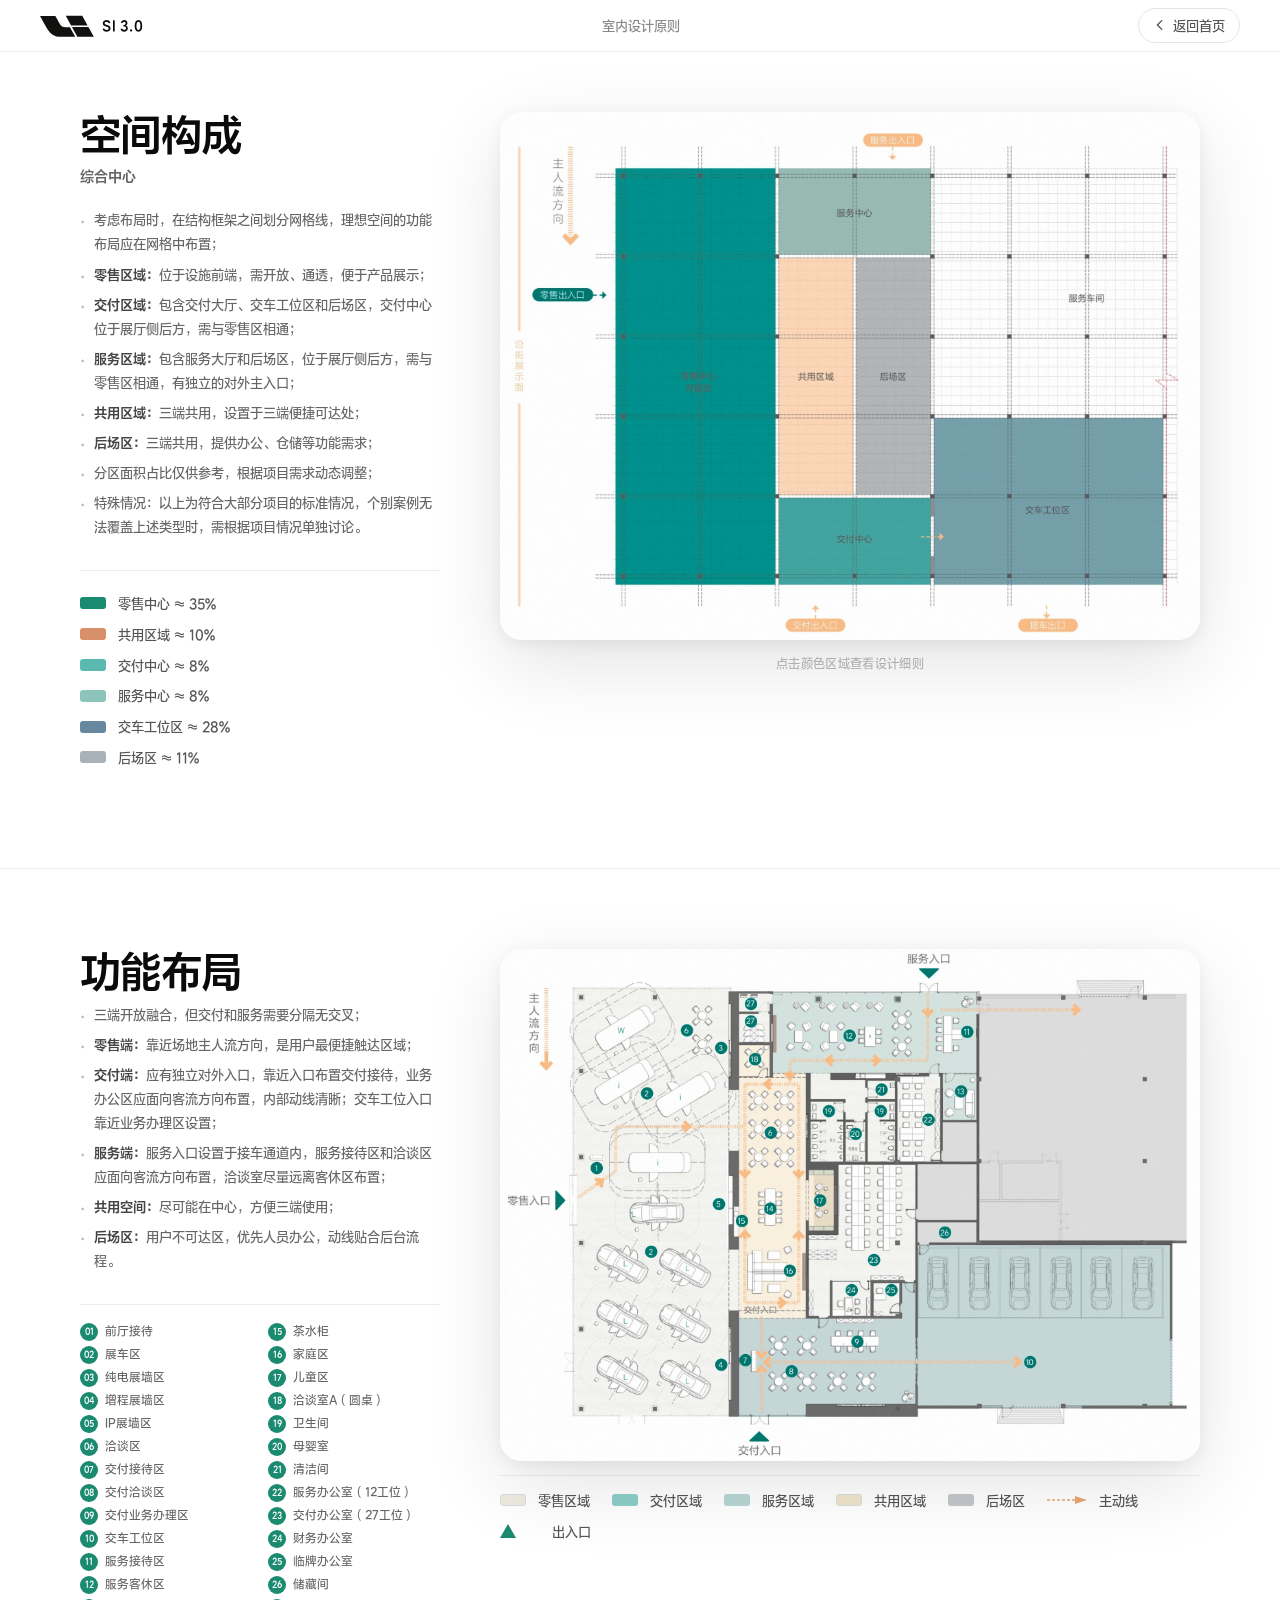
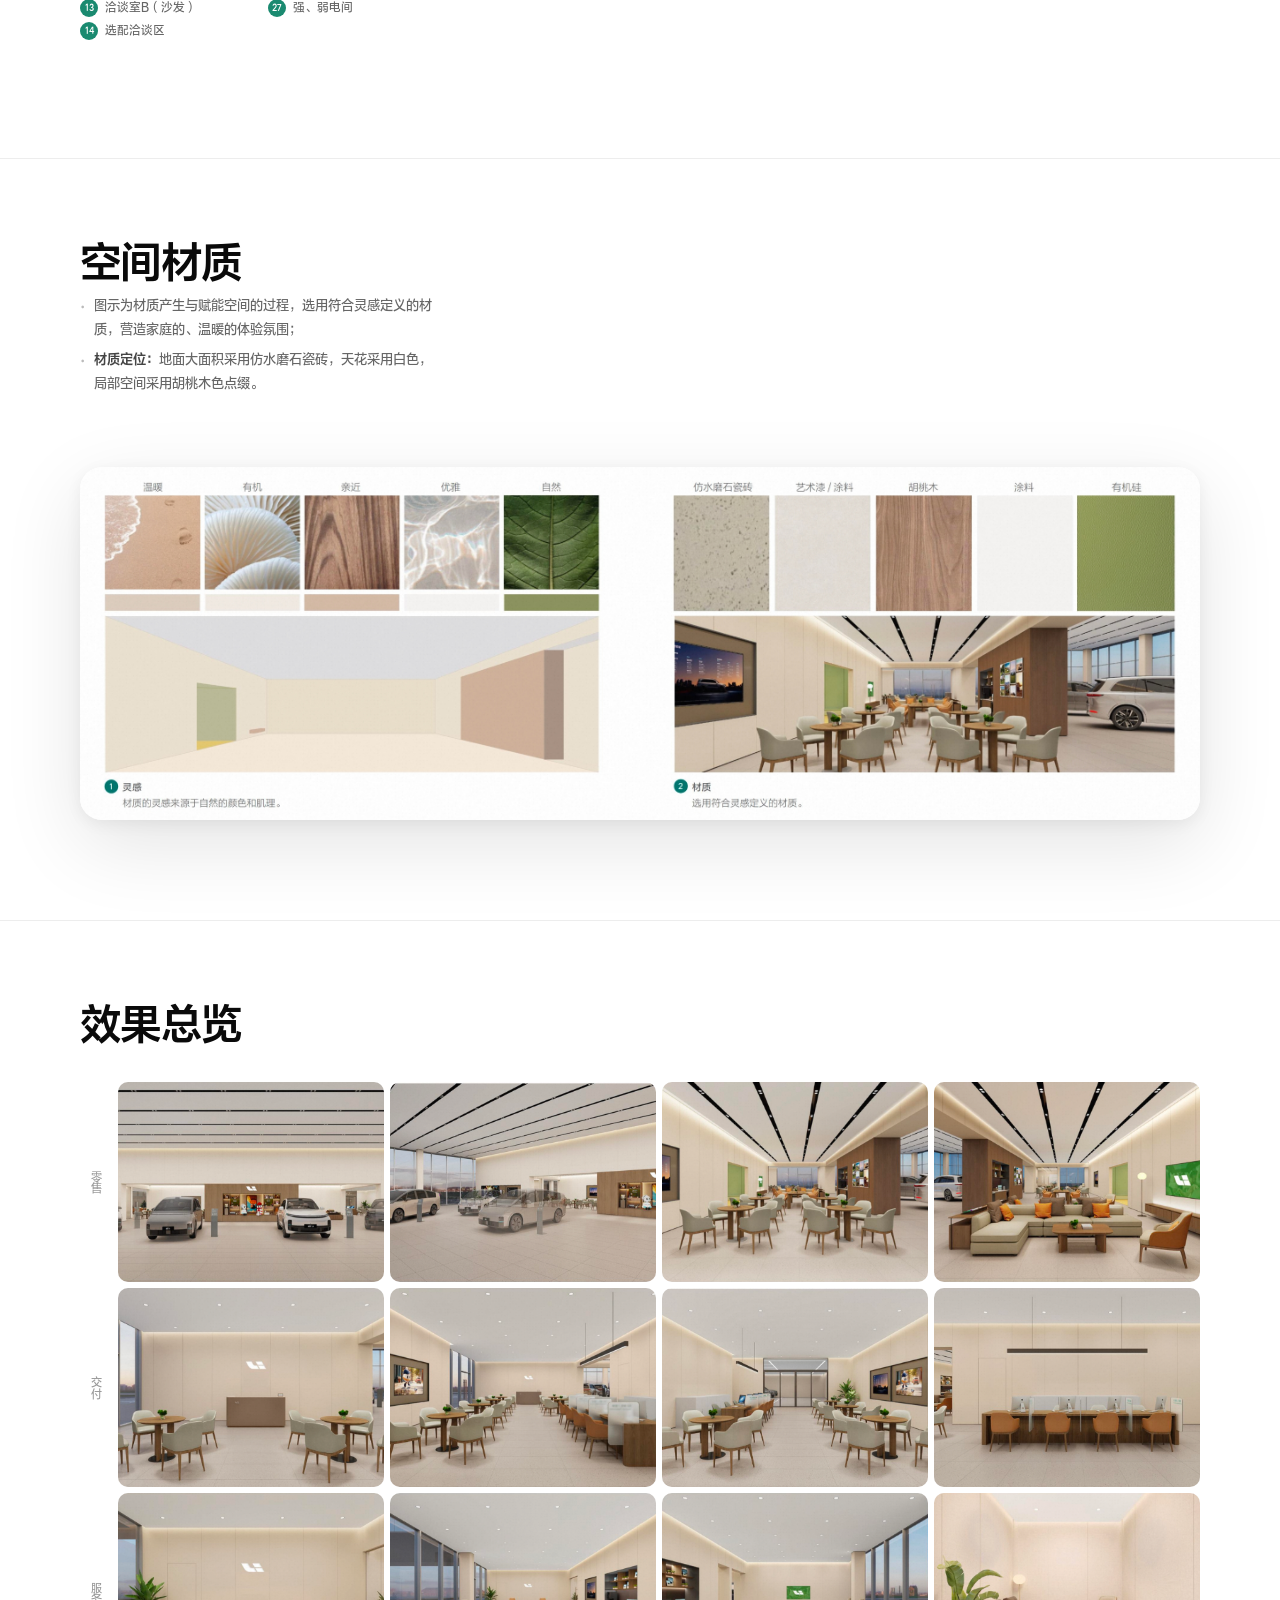
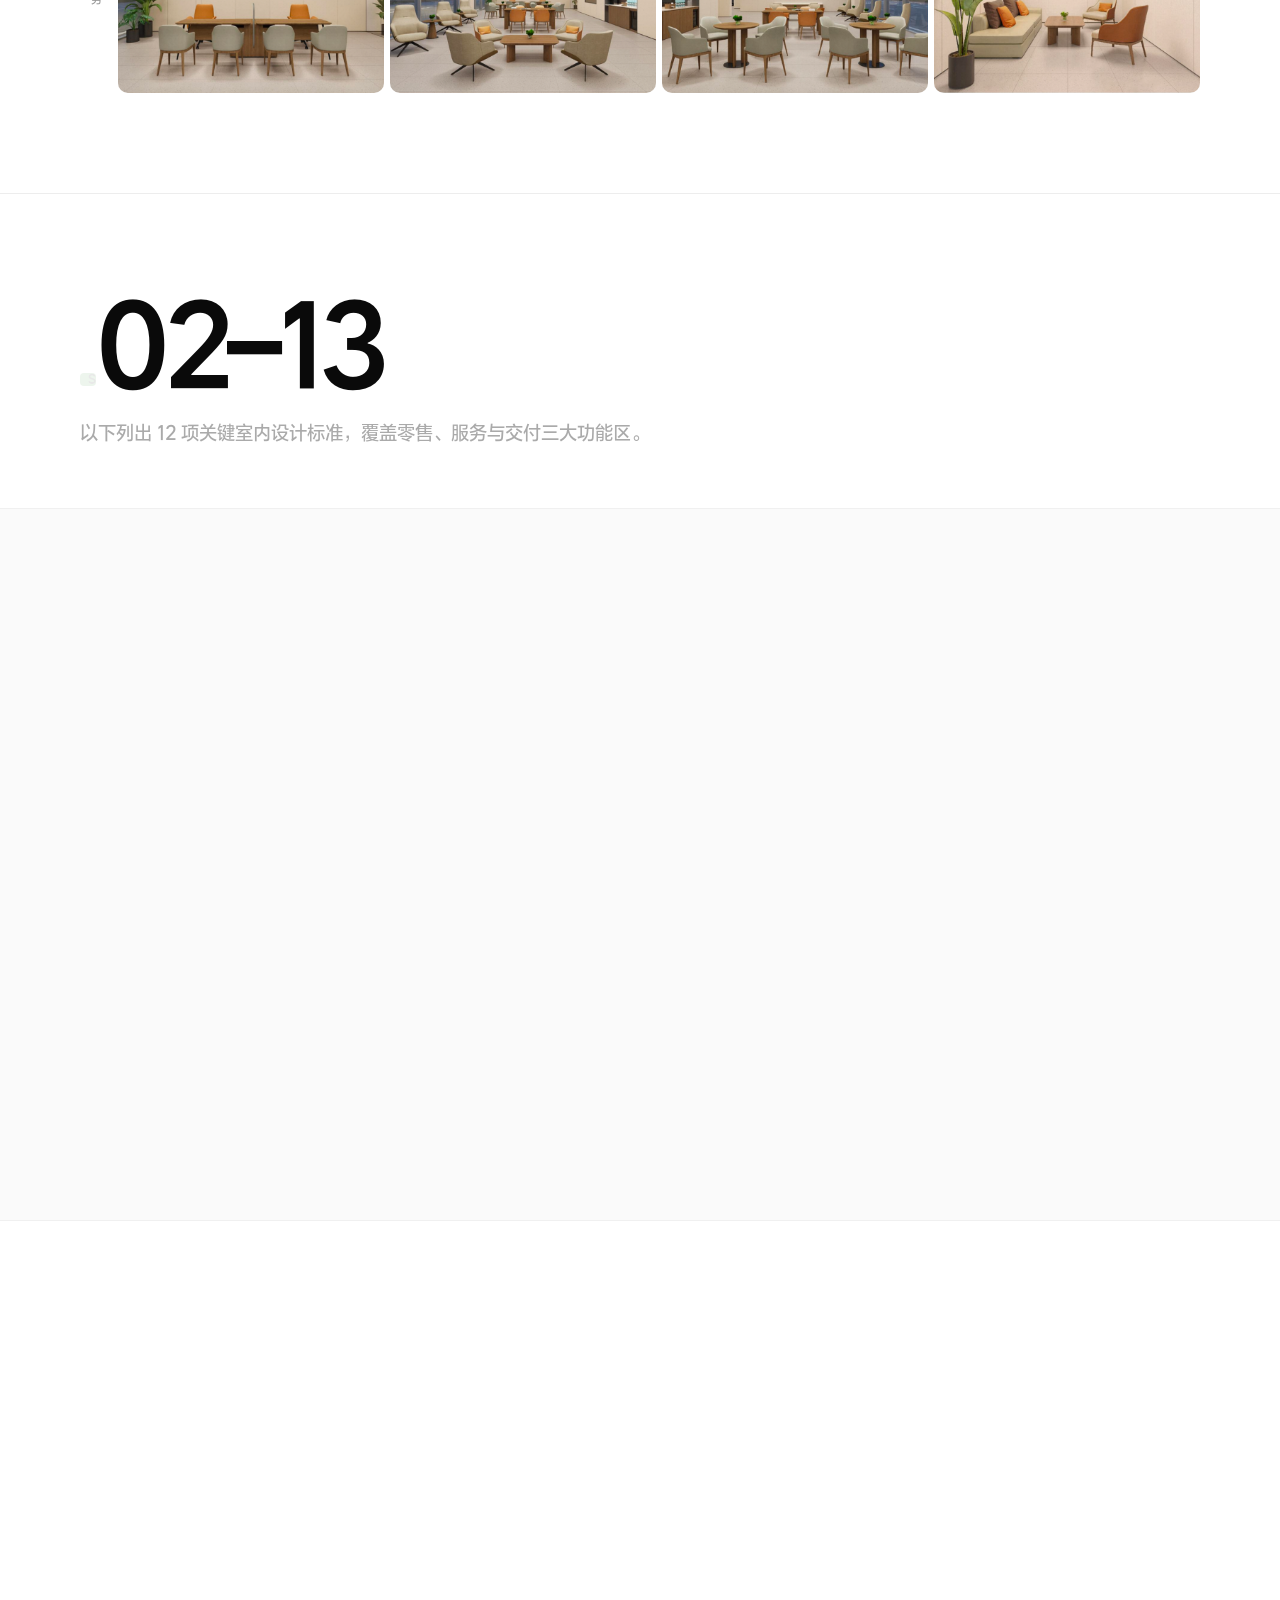
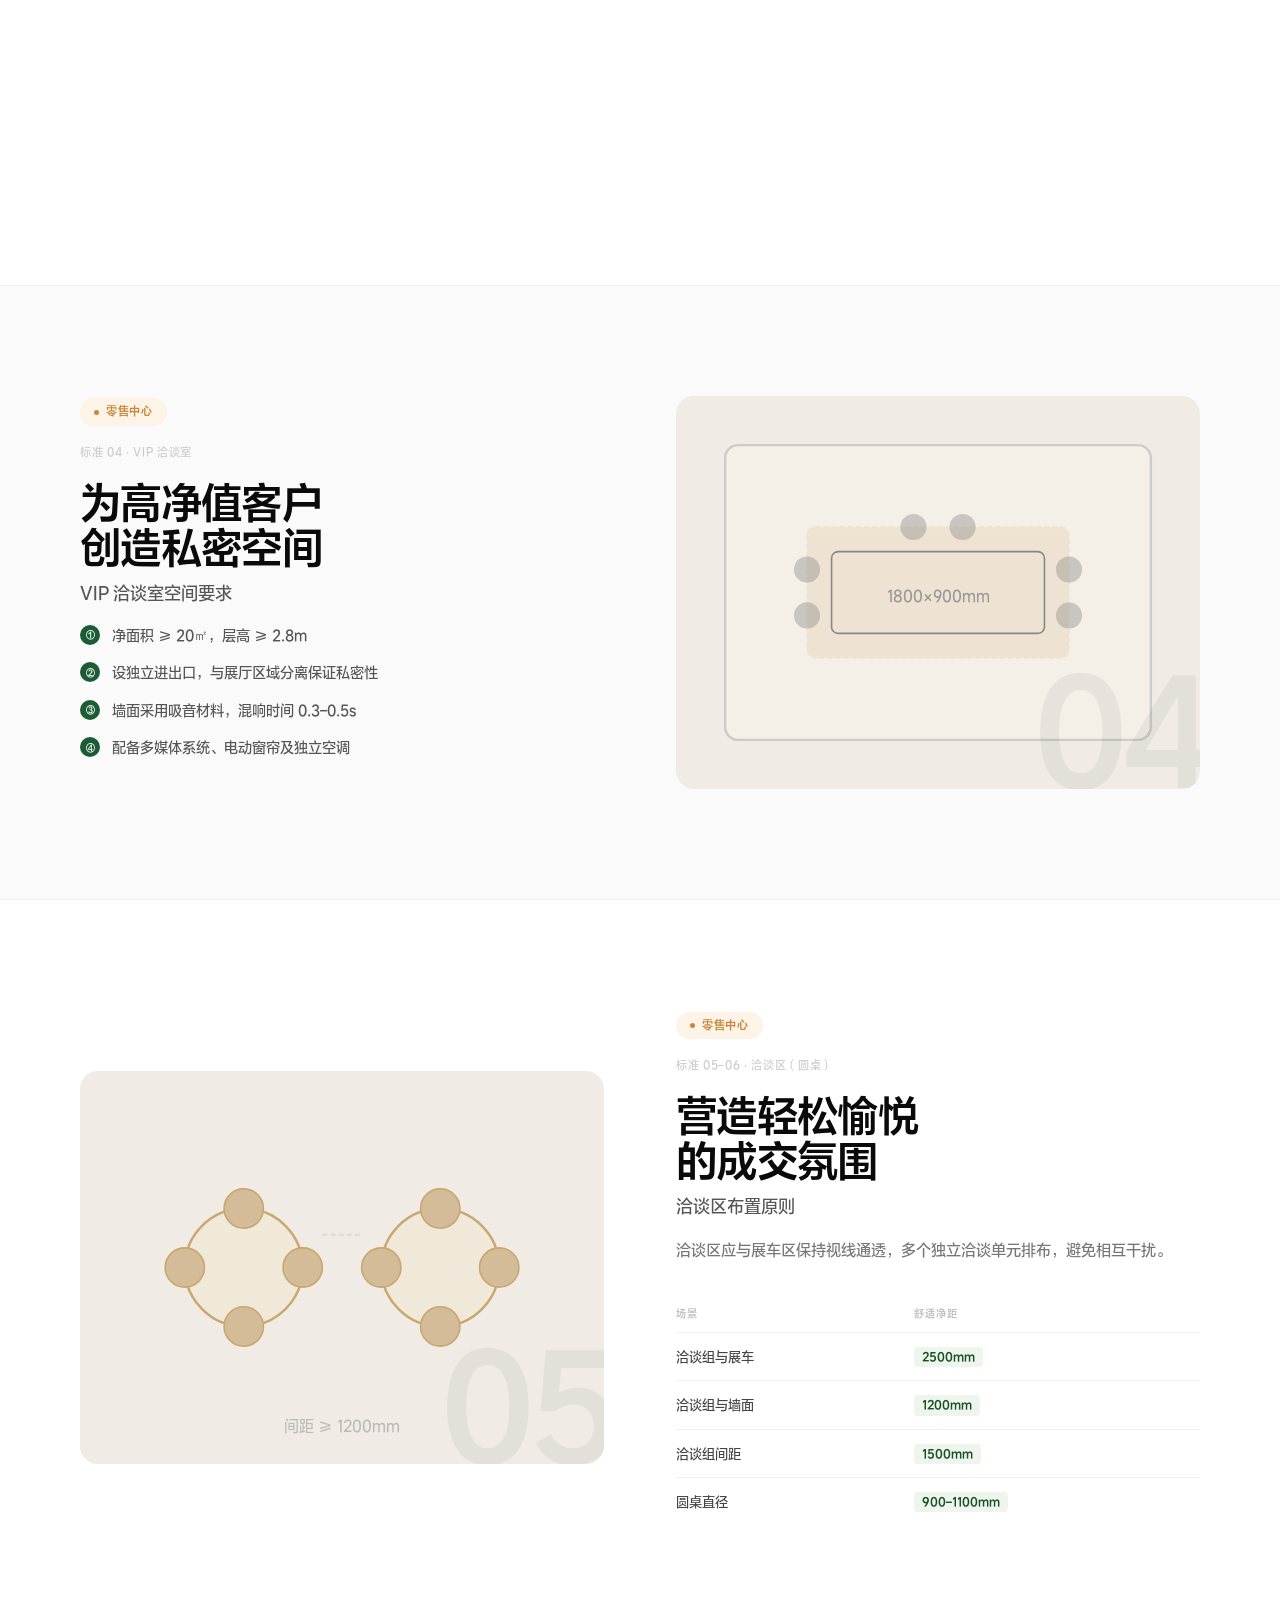
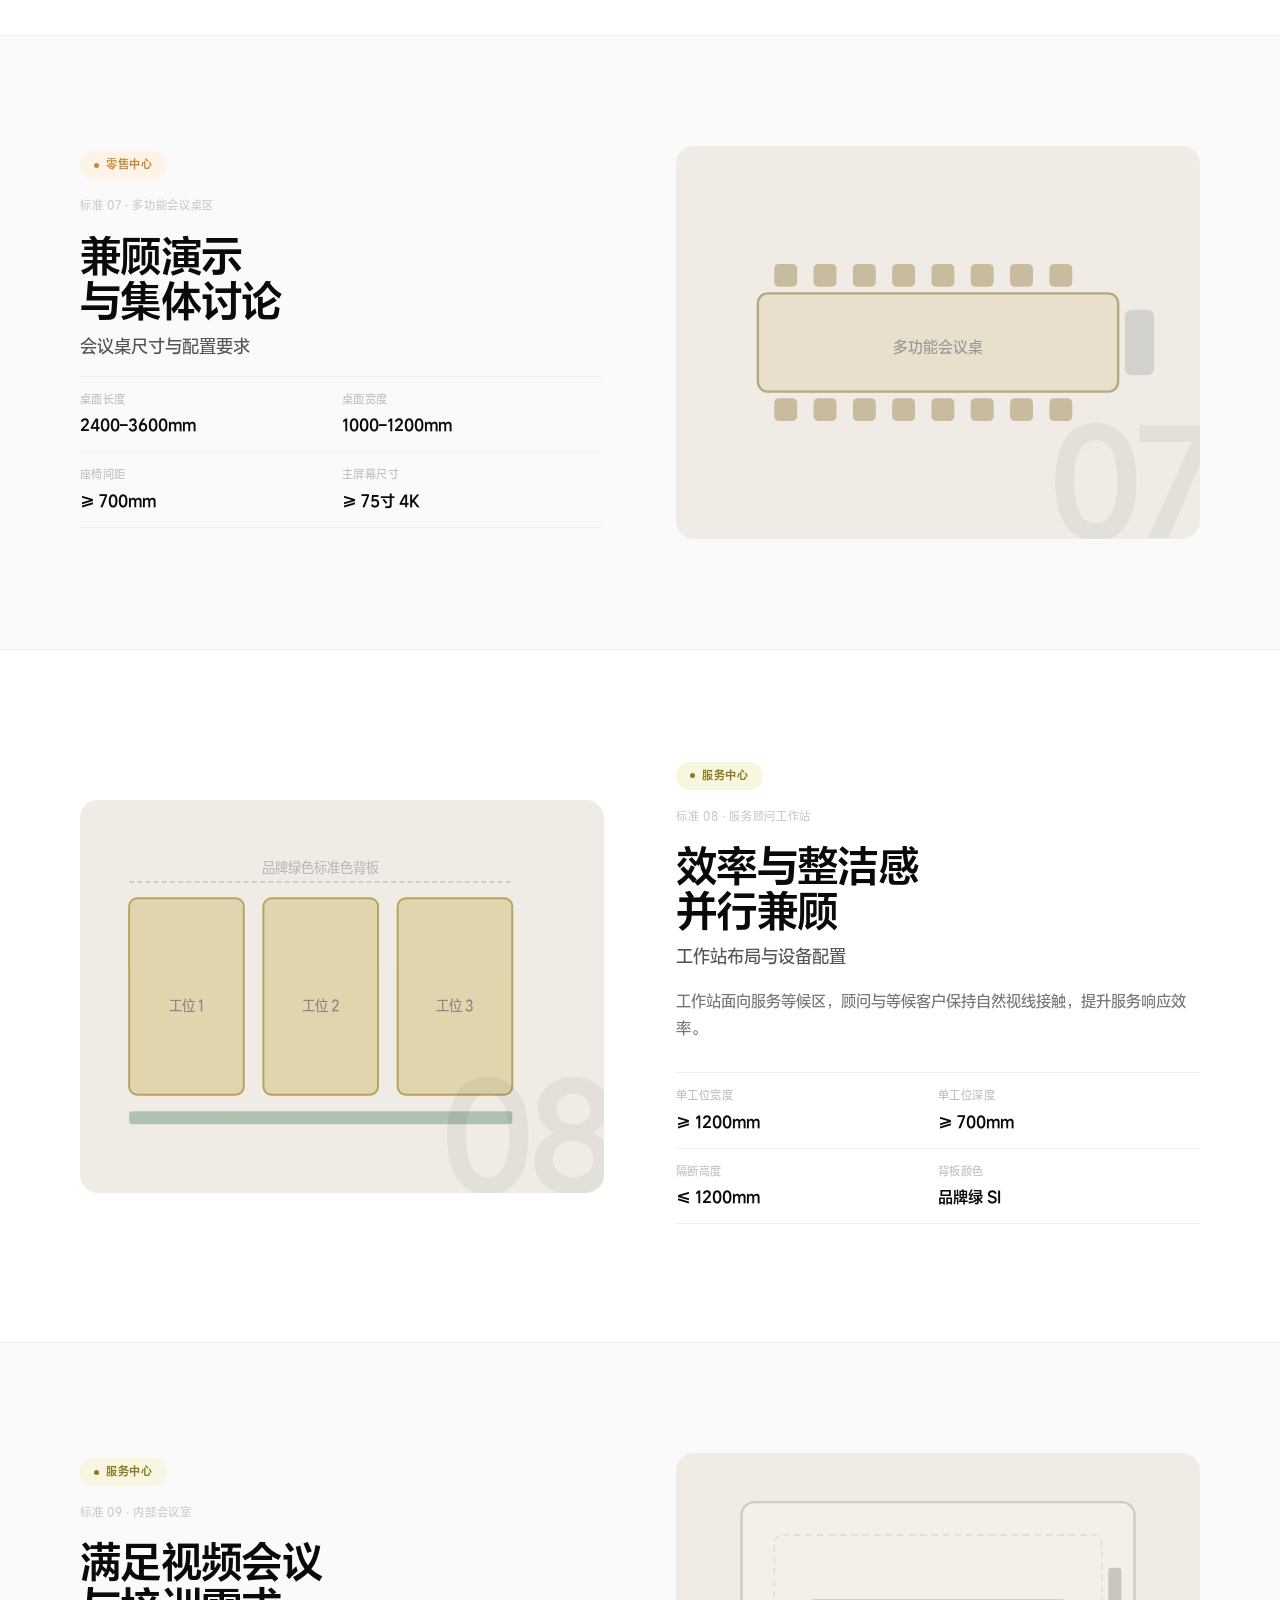
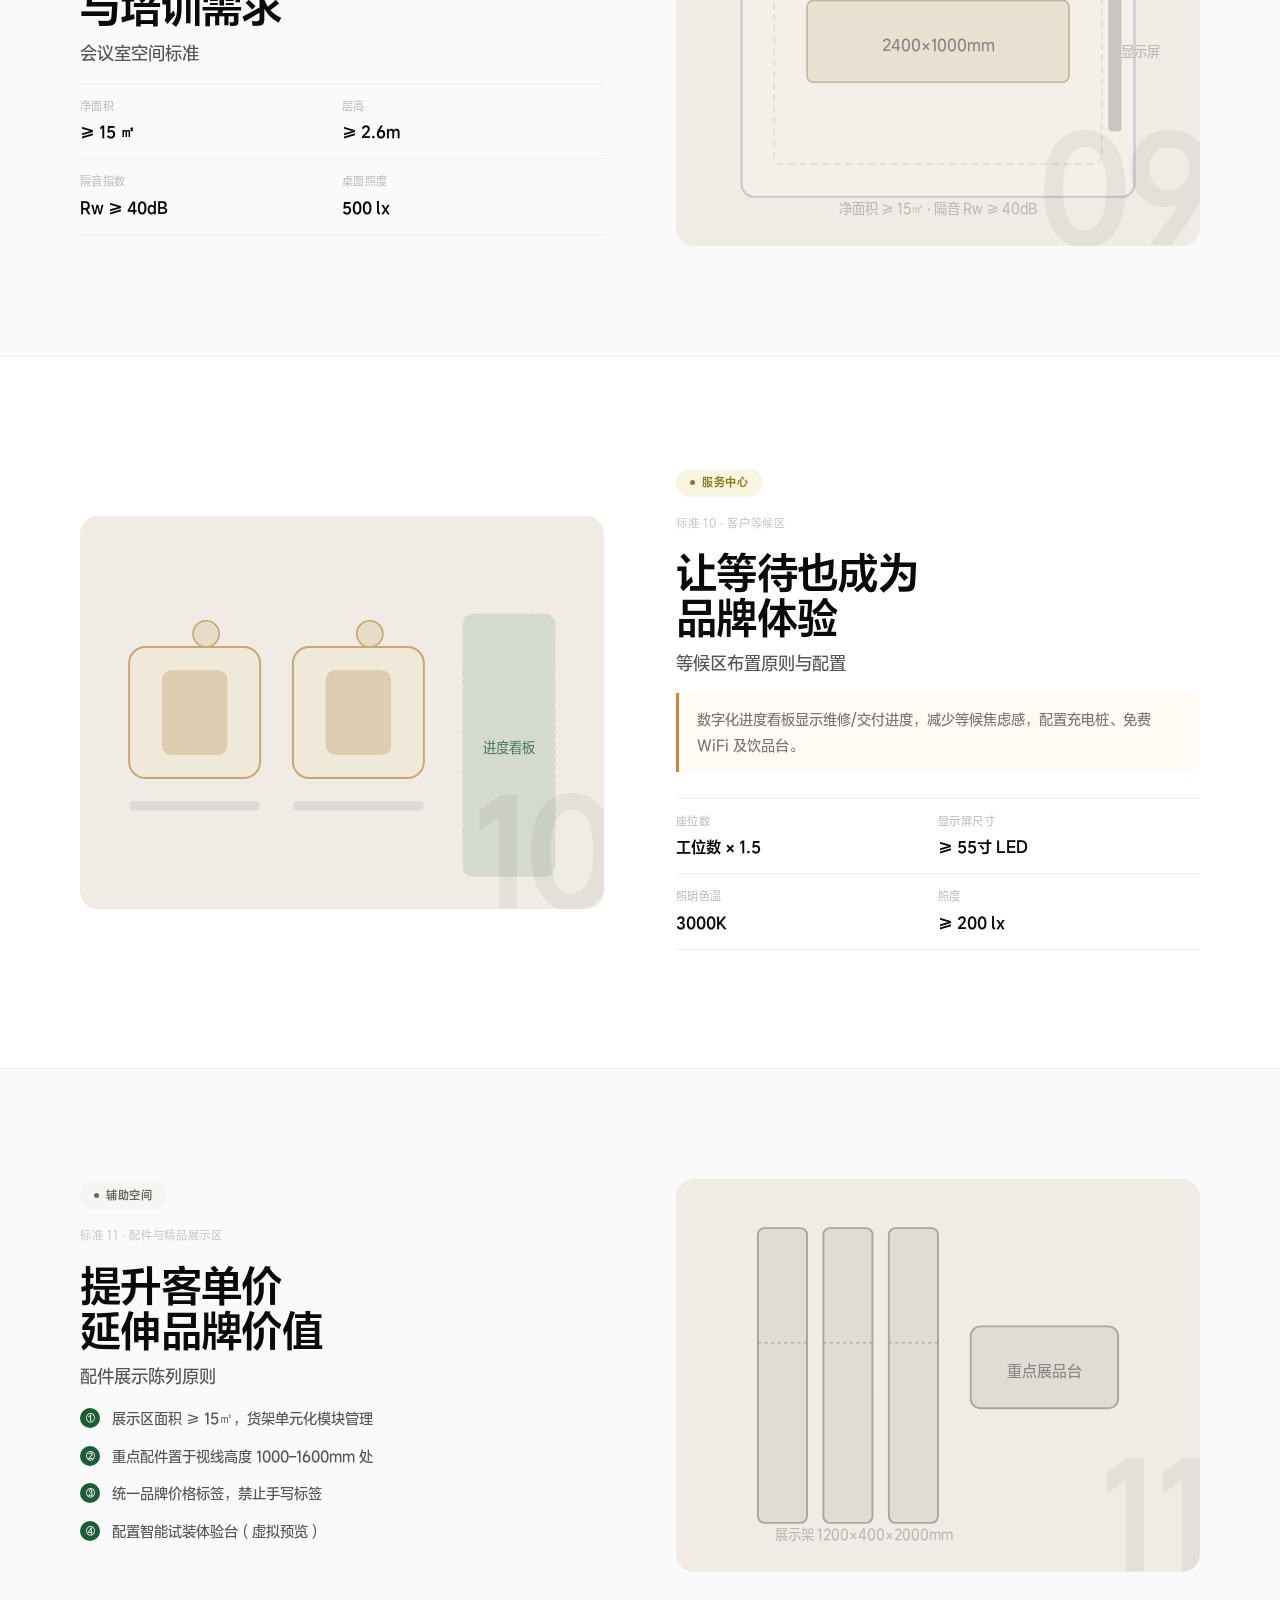
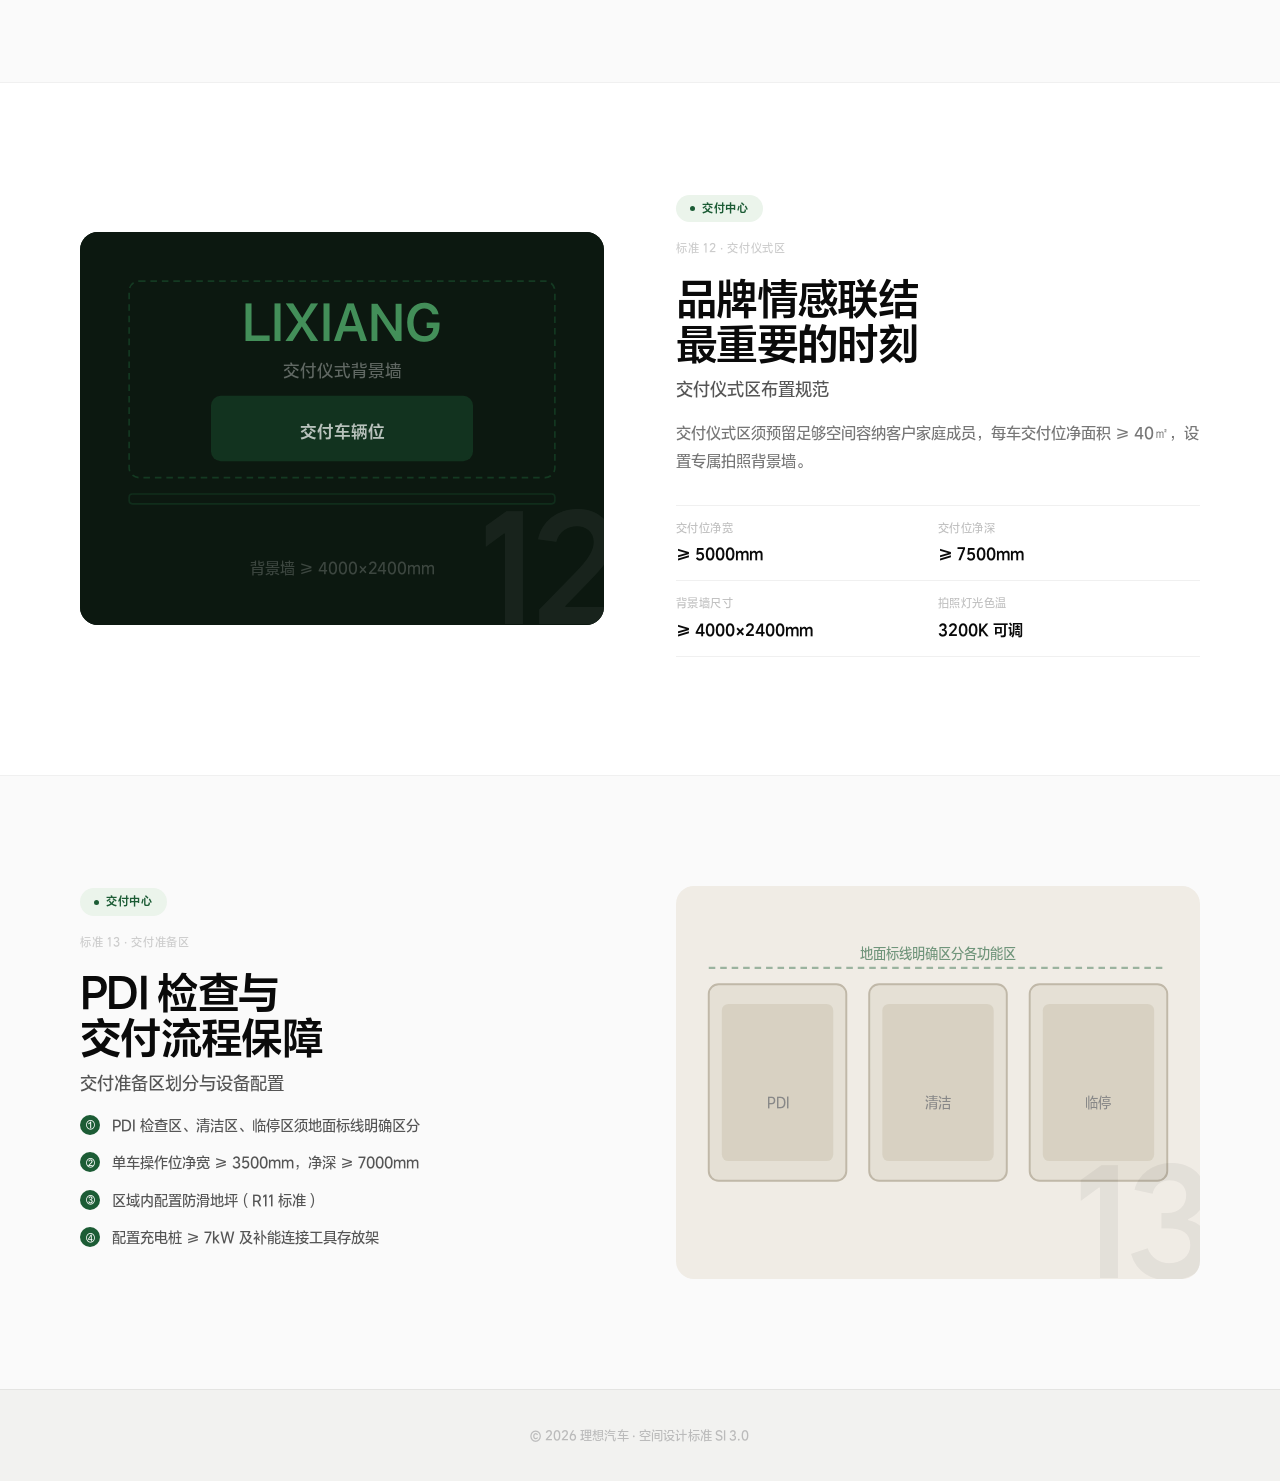
==== commit f99229f6: "0507-修改logo图标" ====
--- a/interior-overview.html
+++ b/interior-overview.html
@@ -732,7 +732,7 @@
 <div class="zc-overlay" id="zcOverlay">
   <div class="zc-card">
     <button class="zc-close" id="zcClose">&#x2715;</button>
-    <img src="assets/interior/空间构成.jpeg" alt="空间构成设计细则">
+    <img src="assets/interior/功能布局.jpeg" alt="功能布局原则">
   </div>
 </div>
 
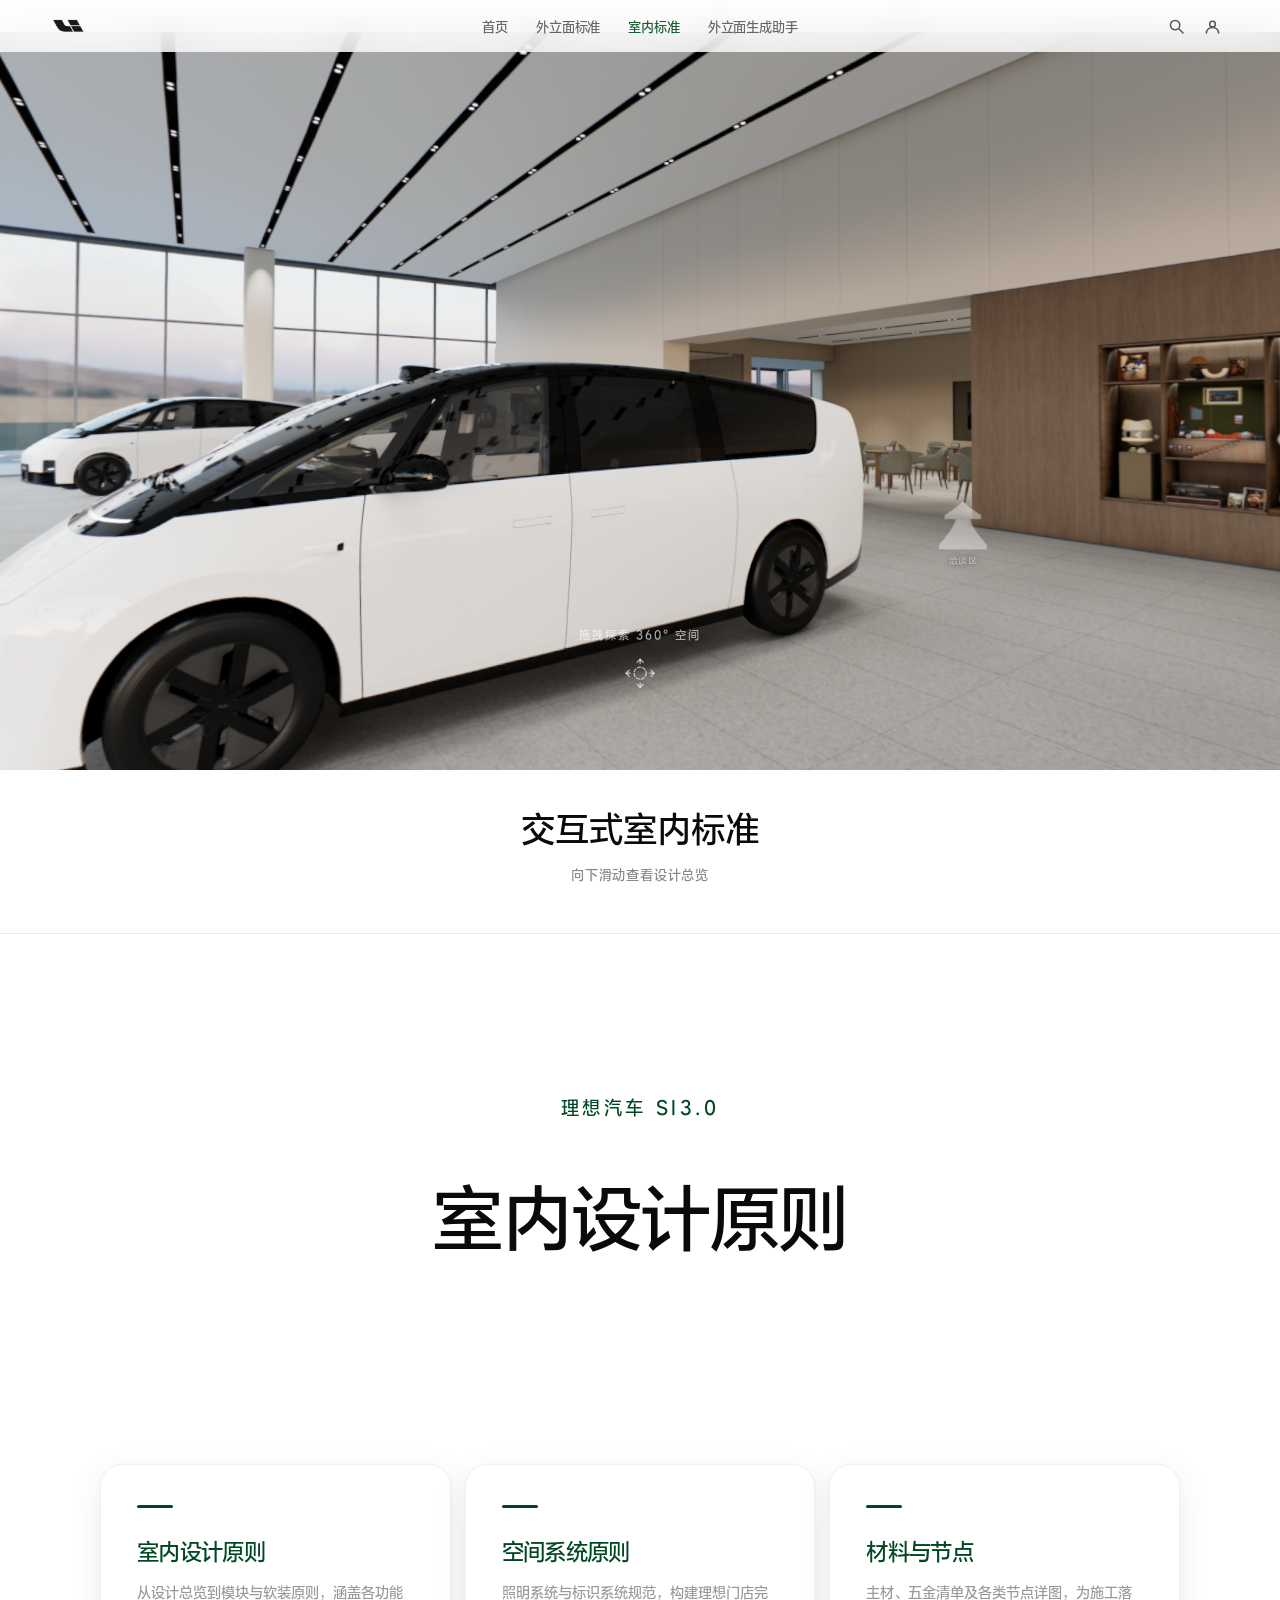
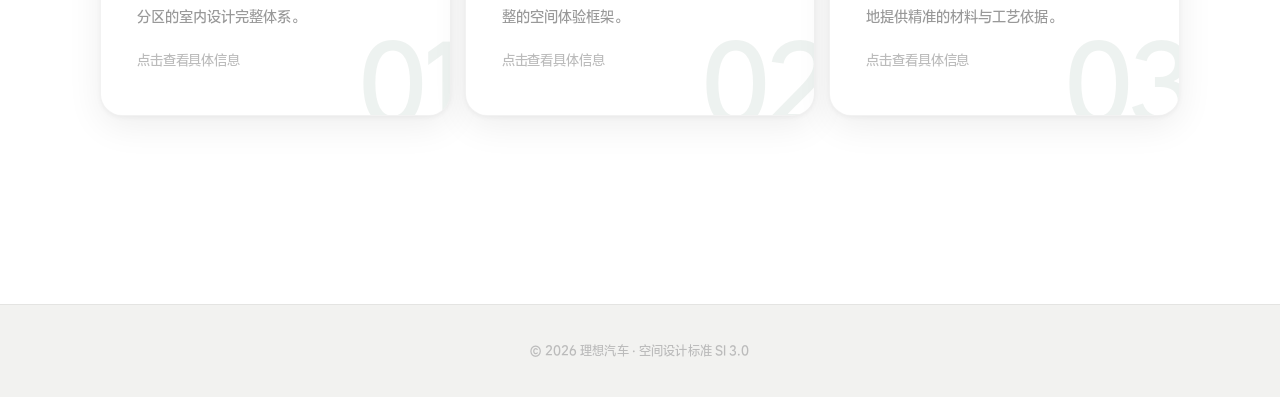
==== commit 9f848dc2: "室内交互更新0513" ====
--- a/interior-overview.html
+++ b/interior-overview.html
@@ -1,32 +1,127 @@
 <!DOCTYPE html>
-<html lang="zh-CN" translate="no">
+<html lang="zh-CN">
 <head>
 <meta charset="UTF-8">
 <meta name="viewport" content="width=device-width, initial-scale=1.0">
-<meta name="google" content="notranslate">
-<title>设计总览 · 理想汽车 SI 3.0 室内标准</title>
+<title>理想汽车 · SI 3.0 品牌空间室内标准</title>
+<link rel="preconnect" href="https://fonts.googleapis.com">
+<link rel="preconnect" href="https://fonts.gstatic.com" crossorigin>
+<link href="https://fonts.googleapis.com/css2?family=Inter:ital,wght@0,300;0,400;0,500;0,600;0,700;0,800;0,900;1,300&display=swap" rel="stylesheet">
 <style>
 @font-face{font-family:'LiciumFont';src:url('assets/fonts/LiciumFont2022-Medium.otf') format('opentype');font-weight:normal;font-style:normal;font-display:swap}
 @font-face{font-family:'LiciumFont';src:url('assets/fonts/LiciumFont2022-Light.otf') format('opentype');font-weight:300;font-style:normal;font-display:swap}
-@font-face{font-family:'LiciumFont';src:url('assets/fonts/LiciumFont2022-Bold.otf') format('opentype');font-weight:700;font-style:normal;font-display:swap}
 *,*::before,*::after{box-sizing:border-box;margin:0;padding:0}
 html{scroll-behavior:smooth}
-body{font-family:'LiciumFont',-apple-system,sans-serif;background:#fff;color:#0a0a0a;line-height:1.6;overflow-x:hidden;padding-top:52px}
+body{font-family:'LiciumFont','Inter',-apple-system,sans-serif;background:#fff;color:#0a0a0a;line-height:1.6;overflow-x:hidden;opacity:0;transform:translateY(14px);transition:opacity .22s ease,transform .22s cubic-bezier(.25,.46,.45,.94)}
+body.ready{opacity:1;transform:none}
+body.exit{opacity:0;transform:translateY(-8px);pointer-events:none}
 
 /* ── NAV ── */
-.nav{position:fixed;inset:0 0 auto 0;height:52px;z-index:1000;background:rgba(255,255,255,.92);backdrop-filter:saturate(180%) blur(20px);-webkit-backdrop-filter:saturate(180%) blur(20px);border-bottom:1px solid rgba(0,0,0,.06);transition:background .3s}
-.nav-inner{max-width:1400px;margin:0 auto;height:100%;display:flex;align-items:center;justify-content:space-between;padding:0 40px;gap:16px}
-.nav-logo{display:flex;align-items:center;gap:8px;text-decoration:none;color:#0a0a0a;cursor:pointer}
-.nav-brand{font-size:13px;font-weight:700;letter-spacing:.06em;color:#0a0a0a}
-.nav-title{font-size:13px;color:#888;font-weight:400;letter-spacing:-.01em}
-.nav-back{display:inline-flex;align-items:center;gap:6px;font-size:13px;font-weight:500;color:#555;text-decoration:none;padding:6px 14px;border-radius:20px;border:1px solid rgba(0,0,0,.1);transition:all .15s;cursor:pointer}
-.nav-back:hover{color:#004724;border-color:rgba(0,71,36,.3);background:rgba(0,71,36,.04)}
-.nav-back svg{transition:transform .15s}
-.nav-back:hover svg{transform:translateX(-2px)}
+.nav{position:fixed;inset:0 0 auto 0;height:52px;z-index:1000;background:rgba(255,255,255,.78);backdrop-filter:saturate(180%) blur(20px);-webkit-backdrop-filter:saturate(180%) blur(20px);transition:background .3s}
+.nav.scrolled{background:rgba(255,255,255,.94)}
+.nav-inner{max-width:1920px;margin:0 auto;height:100%;display:grid;grid-template-columns:1fr auto 1fr;align-items:center;padding:0 360px;gap:16px}
+.nav-logo{display:flex;align-items:center;gap:0;text-decoration:none;color:#0a0a0a}
+.nav-links{display:flex;align-items:center;gap:2px}
+.nav-link{padding:5px 13px;font-size:13px;font-weight:400;color:#666;cursor:pointer;border-radius:6px;transition:color .15s,background .15s;white-space:nowrap;letter-spacing:-.01em}
+.nav-link:hover{color:#0a0a0a;background:rgba(0,0,0,.055)}
+.nav-link.active{color:#1c5c35;font-weight:600}
+.nav-right{display:flex;align-items:center;justify-content:flex-end;gap:4px}
+.nav-icon{width:32px;height:32px;border-radius:50%;display:flex;align-items:center;justify-content:center;cursor:pointer;color:#555;transition:background .15s,color .15s}
+.nav-icon:hover{background:rgba(0,0,0,.07);color:#0a0a0a}
+
+/* ── MEGA MENU ── */
+.mega-scrim{position:fixed;top:52px;left:0;right:0;bottom:0;background:rgba(0,0,0,.28);backdrop-filter:blur(12px);-webkit-backdrop-filter:blur(12px);opacity:0;pointer-events:none;transition:opacity .28s ease;z-index:997}
+.mega-scrim.show{opacity:1;pointer-events:auto}
+.mega-panel{position:fixed;top:52px;left:0;right:0;z-index:999;background:rgba(252,252,252,.97);backdrop-filter:saturate(180%) blur(28px);-webkit-backdrop-filter:saturate(180%) blur(28px);border-bottom:1px solid rgba(0,0,0,.08);border-radius:0 0 12px 12px;box-shadow:0 8px 36px rgba(0,0,0,.08);pointer-events:none;opacity:0;transform:translateY(-4px);transition:opacity .22s ease,transform .22s ease}
+.mega-panel.open{opacity:1;transform:translateY(0);pointer-events:auto}
+.mega-content{display:none;padding:28px 0 32px}
+.mega-content.active{display:block}
+.mega-inner{max-width:1200px;margin:0 auto;padding:0}
+.mega-section-label{font-size:10.5px;font-weight:600;letter-spacing:.1em;text-transform:uppercase;color:#c0c0c0;margin-bottom:16px;padding:0 4px}
+.mega-grid{display:grid;grid-template-columns:repeat(3,1fr);gap:2px}
+.mega-item{display:flex;align-items:center;gap:12px;padding:10px 12px;border-radius:9px;cursor:pointer;opacity:0;transition:background .15s}
+.mega-content.active .mega-item{animation:megaIn .3s cubic-bezier(.25,.46,.45,.94) forwards;animation-delay:calc(var(--i) * 35ms)}
+@keyframes megaIn{from{opacity:0;transform:translateY(6px)}to{opacity:1;transform:translateY(0)}}
+.mega-item:hover{background:rgba(0,0,0,.055)}
+.mega-icon{flex-shrink:0;width:36px;height:36px;border-radius:9px;background:rgba(0,0,0,.05);display:flex;align-items:center;justify-content:center;color:#555;transition:background .18s,color .18s}
+.mega-item:hover .mega-icon{background:#0a0a0a;color:#fff}
+.mega-label{font-size:13px;font-weight:500;color:#111;letter-spacing:-.015em;line-height:1.3}
+.mega-desc{font-size:11px;color:#b5b5b5;letter-spacing:-.005em;margin-top:1px;line-height:1.35}
+/* ── CASCADE MENU (3-level) ── */
+.mega-cascade-header{font-size:10.5px;font-weight:600;letter-spacing:.1em;text-transform:uppercase;color:#c0c0c0;margin-bottom:16px;padding:0}
+.mega-cascade{display:flex;gap:0}
+.mega-l2-list{width:140px;flex-shrink:0;padding:0 28px 0 0;display:flex;flex-direction:column;gap:4px;border-right:1px solid rgba(0,0,0,.07)}
+.mega-l2-item{display:block;padding:8px 0;cursor:pointer}
+.mega-l2-label{font-size:20px;font-weight:600;color:#bbb;letter-spacing:-.02em;transition:color .12s;display:block;line-height:1.3}
+.mega-l2-item:hover .mega-l2-label{color:#0a0a0a}
+.mega-l2-item.active .mega-l2-label{color:#004724}
+.mega-l3-panel{flex:1;padding:0 0 0 32px}
+.mega-l3-content{display:none}
+.mega-l3-content.active{display:block}
+.mega-l3-grid{display:grid;grid-template-columns:repeat(4,1fr);gap:4px}
+.mega-l3-item{display:block;padding:7px 10px;border-radius:7px;cursor:pointer;opacity:0;transition:background .12s}
+.mega-l3-content.active .mega-l3-item{animation:megaIn .22s cubic-bezier(.25,.46,.45,.94) forwards;animation-delay:calc(var(--i) * 22ms)}
+.mega-l3-item:hover{background:rgba(0,0,0,.04)}
+.mega-l3-label{font-size:13.5px;font-weight:300;font-family:'LiciumFont','Inter',-apple-system,sans-serif;color:#111;letter-spacing:-.01em;transition:color .12s}
+.mega-l3-item:hover .mega-l3-label{color:#004724}
+
+/* ── HERO ── */
+.hero{position:relative;overflow:hidden;background:#fff;height:82vh;cursor:grab;margin-top:32px}
+.hero-pan-wrap{position:absolute;top:0;left:50%;transform:translateX(-50%);width:max-content;will-change:transform;cursor:grab}
+.hero-img{display:block;height:85vh;width:auto;pointer-events:none;user-select:none}
+.hero-overlay{display:none}
+.hero-bottom{position:absolute;bottom:30px;left:0;right:0;text-align:center;z-index:2}
+/* ── HOTSPOT ── */
+.hero-hotspot{position:absolute;transform:translate(-50%,-50%);cursor:pointer;z-index:5}
+.hero-hotspot-ring{position:absolute;top:50%;left:50%;width:44px;height:44px;border-radius:50%;border:1.5px solid rgba(255,255,255,.9);transform:translate(-50%,-50%);animation:hsPulse 2s ease-out infinite}
+.hero-hotspot-dot{position:absolute;top:50%;left:50%;width:10px;height:10px;border-radius:50%;background:#fff;transform:translate(-50%,-50%);box-shadow:0 0 0 2px rgba(0,0,0,.15),0 2px 8px rgba(0,0,0,.3)}
+.hero-hotspot-label{position:absolute;top:calc(50% + 24px);left:50%;transform:translateX(-50%);font-size:11px;color:#fff;white-space:nowrap;background:rgba(0,0,0,.45);padding:3px 9px;border-radius:20px;letter-spacing:.05em;backdrop-filter:blur(4px)}
+.hero-hotspot:hover .hero-hotspot-ring{border-color:#fff;background:rgba(255,255,255,.12)}
+@keyframes hsPulse{0%{transform:translate(-50%,-50%) scale(.8);opacity:.9}70%{transform:translate(-50%,-50%) scale(1.6);opacity:0}100%{transform:translate(-50%,-50%) scale(1.6);opacity:0}}
+
+/* ── FLOOR ARROW HOTSPOT ── */
+.hero-arrow{position:absolute;cursor:pointer;z-index:5;pointer-events:all;perspective:500px}
+.hero-arrow-img{display:block;width:80px;height:auto;transform:rotateX(35deg);transform-origin:center bottom;opacity:0.4;pointer-events:none;filter:brightness(0) invert(1)}
+.hero-arrow:hover .hero-arrow-img{opacity:0.7}
+.hero-arrow-img.arrow2{width:80px;height:auto;transform:rotateX(35deg);transform-origin:center bottom;opacity:0.4;pointer-events:none;filter:brightness(0) invert(1)}
+.hero-arrow-img.arrow3{width:80px;height:auto;transform:rotateX(35deg) rotate(95deg);transform-origin:center bottom;opacity:0.4;pointer-events:none;filter:brightness(0) invert(1)}
+/* ── SCENE OVERLAY ── */
+.hero-scene-overlay{position:absolute;inset:0;background:#fff;opacity:0;pointer-events:none;transition:opacity .45s ease;z-index:6}
+.hero-scene-overlay.active{opacity:1;pointer-events:auto}
+/* ── SCENE INDICATOR ── */
+.hero-scene-nav{position:absolute;bottom:88px;left:50%;transform:translateX(-50%);z-index:3;display:flex;align-items:center;gap:10px;pointer-events:none}
+.hero-scene-dot{width:5px;height:5px;border-radius:50%;background:rgba(255,255,255,.35);transition:background .3s,transform .3s}
+.hero-scene-dot.active{background:rgba(0,0,0,.55);transform:scale(1.4)}
+.hero-scene-label{display:none}
+.hero-cursor{position:fixed;width:48px;height:48px;border-radius:50%;border:1.5px solid rgba(255,255,255,.7);pointer-events:none;transform:translate(-50%,-50%);transition:transform .12s,opacity .3s;z-index:10;display:none}
+.hero-cursor.active{display:block}
+.hero-cursor-dot{position:absolute;top:50%;left:50%;width:4px;height:4px;border-radius:50%;background:#fff;transform:translate(-50%,-50%)}
+.hero-cursor-arrows{position:absolute;top:50%;left:50%;transform:translate(-50%,-50%);display:flex;align-items:center;gap:6px;font-size:9px;color:rgba(255,255,255,.8);letter-spacing:.05em}
+.hero-pan-hint{position:absolute;top:85%;left:50%;transform:translate(-50%,-50%);z-index:3;display:flex;flex-direction:column;align-items:center;gap:10px;pointer-events:none;transition:opacity 1s ease}
+.hero-pan-hint.fade-out{opacity:0}
+.hero-pan-text{font-size:11px;font-weight:600;letter-spacing:.18em;text-transform:uppercase;color:rgba(255,255,255,.65)}
+.hero-pan-arrows{display:flex;align-items:center;gap:14px;color:rgba(255,255,255,.5);font-size:14px;animation:panPulse 2s ease-in-out infinite}
+@keyframes panPulse{0%,100%{gap:14px;opacity:.5}50%{gap:22px;opacity:.85}}
+.hero-bottom-title{font-size:clamp(22px,2.8vw,34px);font-weight:700;letter-spacing:-.03em;color:#0a0a0a;margin:0 0 8px}
+.hero-bottom-sub{font-size:13px;font-weight:400;color:#888;letter-spacing:.06em;margin:0}
+.hero-grid{display:none}
+.hero-inner{position:absolute;inset:0;display:flex;align-items:center;justify-content:center;z-index:1;text-align:center;padding:0 32px}
+.hero-eyebrow{display:inline-flex;align-items:center;gap:12px;font-size:11px;font-weight:700;letter-spacing:.2em;text-transform:uppercase;color:rgba(255,255,255,.75);margin-bottom:32px}
+.hero-eyebrow::before,.hero-eyebrow::after{content:'';width:28px;height:1px;background:rgba(255,255,255,.4);}
+.hero-title{font-size:clamp(54px,8vw,96px);font-weight:800;line-height:1.06;letter-spacing:-.04em;color:#fff;margin-bottom:24px}
+.hero-title em{font-style:normal;color:rgba(255,255,255,.38)}
+.hero-sub{font-size:18px;font-weight:400;color:rgba(255,255,255,.48);letter-spacing:-.01em;margin-bottom:56px;line-height:1.6}
+.hero-cta{display:inline-flex;align-items:center;gap:9px;padding:16px 32px;background:#fff;color:#0a0a0a;font-size:15px;font-weight:600;letter-spacing:-.01em;border-radius:100px;text-decoration:none;transition:transform .22s,box-shadow .22s}
+.hero-cta:hover{transform:scale(1.04);box-shadow:0 14px 44px rgba(0,0,0,.38)}
+.hero-cta-arrow{transition:transform .22s}
+.hero-cta:hover .hero-cta-arrow{transform:translateX(4px)}
+.hero-scroll{position:absolute;bottom:40px;left:50%;transform:translateX(-50%);color:rgba(255,255,255,.22);font-size:10px;font-weight:600;letter-spacing:.16em;text-transform:uppercase;display:flex;flex-direction:column;align-items:center;gap:10px;animation:heroScroll 2.8s infinite}
+.hero-scroll::after{content:'';width:1px;height:44px;background:rgba(255,255,255,.18)}
+@keyframes heroScroll{0%,100%{opacity:.35;transform:translateX(-50%) translateY(0)}50%{opacity:.75;transform:translateX(-50%) translateY(10px)}}
 
 /* ── LAYOUT ── */
-.container{max-width:1200px;margin:0 auto;padding:0 40px}
-img{display:block;max-width:100%;height:auto}
+.container{max-width:1200px;margin:0 auto;padding:0}
+.container-wide{max-width:1400px;margin:0 auto;padding:0}
 
 /* ── SCROLL ANIMATIONS ── */
 .fade-up{opacity:0;transform:translateY(44px);transition:opacity .9s cubic-bezier(.16,1,.3,1),transform .9s cubic-bezier(.16,1,.3,1)}
@@ -35,61 +130,57 @@
 [data-delay="2"]{transition-delay:.3s}
 [data-delay="3"]{transition-delay:.45s}
 [data-delay="4"]{transition-delay:.6s}
-
-/* ── OVERVIEW SECTIONS ── */
-.overview-section{padding:80px 0 100px;background:#fff;border-top:1px solid rgba(0,0,0,.07)}
-.overview-section:first-of-type{border-top:none;padding-top:60px}
-.overview-grid{display:grid;grid-template-columns:360px 1fr;gap:60px;align-items:start}
-.overview-title{font-size:clamp(28px,3.2vw,42px);font-weight:800;letter-spacing:-.04em;color:#0a0a0a;line-height:1.1;margin-bottom:8px}
-.overview-subtitle{font-size:14px;font-weight:600;color:#666;margin-bottom:20px}
-.overview-bullets{list-style:none;padding:0;margin:0 0 32px}
-.overview-bullets li{font-size:13px;color:#666;line-height:1.85;padding-left:14px;position:relative;margin-bottom:6px}
-.overview-bullets li::before{content:'·';position:absolute;left:0;color:#bbb;font-size:18px;line-height:1.5}
-.overview-bullets li strong{color:#444;font-weight:600}
-.overview-legend{border-top:1px solid rgba(0,0,0,.07);padding-top:22px;display:flex;flex-direction:column;gap:10px}
-.legend-row{display:flex;align-items:center;gap:12px;font-size:13px;color:#555}
-.legend-sw{width:26px;height:12px;border-radius:3px;flex-shrink:0}
-.fl-legend-below{display:flex;flex-wrap:wrap;gap:10px 22px;padding-top:14px;border-top:1px solid rgba(0,0,0,.07);margin-top:14px}
-.fl-legend-sym{width:40px;height:12px;flex-shrink:0;display:flex;align-items:center;justify-content:flex-start}
-.fl-zone-list{display:grid;grid-template-columns:1fr 1fr;gap:5px 16px;border-top:1px solid rgba(0,0,0,.07);padding-top:18px;margin-bottom:18px}
-.fl-zone-item{font-size:11.5px;color:#666;display:flex;align-items:center;gap:7px;line-height:1.55}
-.fl-zone-num{width:18px;height:18px;border-radius:50%;background:#1a8a70;color:#fff;font-size:8px;font-weight:700;display:flex;align-items:center;justify-content:center;flex-shrink:0}
-
-/* ── FLOOR PLAN WRAP ── */
+/* Zone cards: larger offset + longer stagger */
+
+/* ── PHILOSOPHY ── */
+.philosophy{padding:160px 0 140px;background:#fff;text-align:center}
+.eyebrow{display:block;font-size:18px;font-weight:700;letter-spacing:.2em;text-transform:uppercase;color:#004724;margin-bottom:32px}
+.display-title{font-size:clamp(44px,5.5vw,74px);font-weight:800;line-height:1.1;letter-spacing:-.04em;color:#0a0a0a;margin-bottom:28px;margin-top:56px}
+.display-title .hi{color:#1c5c35}
+.body-large{font-size:18px;font-weight:400;color:#777;line-height:1.85;max-width:580px;margin:0 auto}
+
+/* ── ZONES ── */
+.zones-section{padding:40px 0 140px;background:#fff;min-height:calc(100vh - 420px)}
+.zones-grid{display:grid;grid-template-columns:repeat(3,1fr);gap:14px}
+.zone-card{border-radius:22px;padding:40px 36px 44px;position:relative;overflow:hidden;background:#fff;box-shadow:0 2px 4px rgba(0,0,0,.04),0 10px 36px rgba(0,0,0,.07);border:1px solid rgba(0,0,0,.05);cursor:pointer;transition:transform .25s cubic-bezier(.25,.46,.45,.94),box-shadow .25s cubic-bezier(.25,.46,.45,.94)}
+.zone-card:hover{transform:translateY(-4px);box-shadow:0 4px 8px rgba(0,0,0,.06),0 20px 56px rgba(0,0,0,.11)}
+.zone-bar{width:36px;height:3px;border-radius:2px;margin-bottom:26px}
+.zone-name{font-size:22px;font-weight:800;letter-spacing:-.03em;color:#004724;margin-bottom:10px}
+.zone-desc{font-size:14px;color:#999;line-height:1.75}
+.zone-ghost{position:absolute;bottom:-20px;right:-10px;font-size:104px;font-weight:900;letter-spacing:-.06em;line-height:1;color:rgba(0,71,36,.07);user-select:none;pointer-events:none}
+.zone-link{display:inline-flex;align-items:center;margin-top:20px;font-size:13px;font-weight:400;color:#bbb;letter-spacing:-.01em}
+
+/* ── FLOOR PLAN SECTION ── */
+.fp-section{padding:140px 0;background:#f6f6f4}
+.section-hd{margin-bottom:48px}
+.section-kicker{display:block;font-size:11px;font-weight:700;letter-spacing:.2em;text-transform:uppercase;color:#1c5c35;margin-bottom:16px}
+.section-big-title{font-size:clamp(36px,4.5vw,56px);font-weight:800;letter-spacing:-.04em;color:#0a0a0a;line-height:1.12;margin-bottom:10px}
+.section-sub{font-size:16px;color:#bbb;font-weight:400}
 .fp-wrap{position:relative;border-radius:22px;overflow:hidden;box-shadow:0 24px 80px rgba(0,0,0,.11),0 4px 16px rgba(0,0,0,.06)}
-.fp-wrap img{display:block;width:100%;height:auto;border-radius:18px}
-.fp-zone-hit{position:absolute;cursor:pointer;border-radius:4px;transition:background .18s}
-.fp-zone-hit:hover{background:rgba(255,255,255,.18)}
-
-/* ── GALLERY ── */
-.gallery-section{padding:80px 0 100px;background:#fff;border-top:1px solid rgba(0,0,0,.07)}
-.gallery-title{font-size:clamp(28px,3.2vw,42px);font-weight:800;letter-spacing:-.04em;color:#0a0a0a;line-height:1.1;margin-bottom:36px}
-.gallery-row{display:grid;grid-template-columns:32px 1fr 1fr 1fr 1fr;gap:6px;margin-bottom:6px}
-.gallery-row:last-child{margin-bottom:0}
-.gallery-label{writing-mode:vertical-lr;font-size:11px;color:#999;letter-spacing:.08em;display:flex;align-items:center;justify-content:center}
-.gallery-cell{border-radius:10px;overflow:hidden;line-height:0;cursor:pointer;position:relative;aspect-ratio:4/3}
-.gallery-cell img{display:block;width:100%;height:100%;object-fit:cover;transition:transform .3s ease}
-.gallery-cell:hover img{transform:scale(1.03)}
-
-/* ── LIGHTBOX ── */
-.lb-overlay{position:fixed;inset:0;background:rgba(0,0,0,.88);z-index:2000;display:flex;align-items:center;justify-content:center;opacity:0;pointer-events:none;transition:opacity .22s ease}
-.lb-overlay.active{opacity:1;pointer-events:all}
-.lb-img{max-width:90vw;max-height:88vh;border-radius:12px;object-fit:contain;box-shadow:0 32px 96px rgba(0,0,0,.5);user-select:none;width:auto;height:auto;display:block}
-.lb-close{position:fixed;top:22px;right:28px;width:40px;height:40px;border-radius:50%;background:rgba(255,255,255,.12);border:none;cursor:pointer;display:flex;align-items:center;justify-content:center;color:#fff;font-size:20px;transition:background .15s}
-.lb-close:hover{background:rgba(255,255,255,.22)}
-.lb-arrow{position:fixed;top:50%;transform:translateY(-50%);width:48px;height:48px;border-radius:50%;background:rgba(255,255,255,.12);border:none;cursor:pointer;display:flex;align-items:center;justify-content:center;color:#fff;font-size:22px;transition:background .15s}
-.lb-arrow:hover{background:rgba(255,255,255,.24)}
-.lb-prev{left:20px}
-.lb-next{right:20px}
-.lb-counter{position:fixed;bottom:24px;left:50%;transform:translateX(-50%);color:rgba(255,255,255,.5);font-size:12px;letter-spacing:.06em}
+.fp-wrap svg{display:block;width:100%;height:auto}
+.fp-hs-layer{position:absolute;inset:0;pointer-events:none}
+.hs{position:absolute;width:28px;height:28px;border-radius:50%;background:rgba(255,255,255,.9);color:#1a1a1a;font-size:10px;font-weight:700;display:flex;align-items:center;justify-content:center;cursor:pointer;pointer-events:all;transform:translate(-50%,-50%);box-shadow:0 2px 12px rgba(0,0,0,.2),0 0 0 1.5px rgba(255,255,255,.8);transition:transform .2s cubic-bezier(.34,1.56,.64,1),box-shadow .2s,background .2s;z-index:10;animation:hsIn .5s cubic-bezier(.34,1.56,.64,1) both}
+@keyframes hsIn{from{transform:translate(-50%,-50%) scale(0);opacity:0}to{transform:translate(-50%,-50%) scale(1);opacity:1}}
+.hs:hover{transform:translate(-50%,-50%) scale(1.22);background:#fff;box-shadow:0 6px 22px rgba(0,0,0,.24),0 0 0 2px #fff}
+.hs::after{content:attr(data-label);position:absolute;bottom:calc(100% + 10px);left:50%;transform:translateX(-50%);background:rgba(10,10,10,.9);color:#fff;font-size:11px;font-weight:400;padding:5px 12px;border-radius:20px;white-space:nowrap;opacity:0;pointer-events:none;transition:opacity .18s;z-index:50}
+.hs:hover::after{opacity:1}
+.hs.active{background:#1c5c35;color:#fff;box-shadow:0 6px 22px rgba(28,92,53,.5),0 0 0 2px #fff}
+.hs.active::before{content:'';position:absolute;width:50px;height:50px;border-radius:50%;background:rgba(28,92,53,.16);animation:ripple 1.8s infinite}
+@keyframes ripple{0%{transform:scale(.5);opacity:1}100%{transform:scale(2.1);opacity:0}}
+.fp-legend-glass{position:absolute;top:22px;right:22px;background:rgba(255,255,255,.76);backdrop-filter:blur(14px);-webkit-backdrop-filter:blur(14px);border-radius:14px;padding:18px 22px;box-shadow:0 4px 22px rgba(0,0,0,.08)}
+.fp-lg-kicker{font-size:10px;font-weight:700;letter-spacing:.12em;text-transform:uppercase;color:#bbb;margin-bottom:14px}
+.fp-lg-row{display:flex;align-items:center;gap:9px;margin-bottom:9px;font-size:12.5px;color:#333}
+.fp-lg-row:last-child{margin-bottom:0}
+.fp-lg-sw{width:22px;height:8px;border-radius:2px;flex-shrink:0}
 
 /* ── STANDARDS INTRO ── */
-.stds-intro{padding:100px 0 60px;background:#fff;border-top:1px solid rgba(0,0,0,.07)}
+.stds-intro{padding:140px 0 80px;background:#fff}
+.stds-intro-inner{max-width:720px}
 .big-label{font-size:clamp(72px,9vw,108px);font-weight:900;letter-spacing:-.06em;line-height:.95;color:#0a0a0a;margin-bottom:20px}
 .big-label .dim{color:#e8e8e8}
 .stds-intro-sub{font-size:18px;color:#aaa;line-height:1.75}
 
-/* ── STANDARD SECTIONS ── */
+/* ── STANDARD SECTION ── */
 .std-sec{padding:110px 0;border-top:1px solid #f0f0f0}
 .std-sec:nth-child(odd){background:#fafafa}
 .std-sec:nth-child(even){background:#fff}
@@ -97,7 +188,6 @@
 .std-inner.rev .std-vis{order:2}
 .std-inner.rev .std-text{order:1}
 .std-vis{border-radius:18px;overflow:hidden;aspect-ratio:4/3;background:#f0ece5;display:flex;align-items:center;justify-content:center;position:relative}
-.std-diagram{width:100%;height:auto;display:block}
 .vis-num{position:absolute;bottom:-12px;right:-8px;font-size:140px;font-weight:900;letter-spacing:-.06em;line-height:1;color:rgba(0,0,0,.05);user-select:none}
 .std-badge{display:inline-flex;align-items:center;gap:7px;padding:5px 14px;border-radius:100px;font-size:11px;font-weight:700;letter-spacing:.06em;text-transform:uppercase;margin-bottom:18px}
 .std-badge-dot{width:5px;height:5px;border-radius:50%}
@@ -120,683 +210,569 @@
 .dim{display:inline-block;background:#edf5ed;color:#1a5028;padding:1px 8px;border-radius:4px;font-size:11.5px;font-weight:600}
 .callout{background:#fffbf4;border-left:3px solid #c8893c;border-radius:0 10px 10px 0;padding:14px 18px;margin-bottom:26px;font-size:14px;color:#777;line-height:1.8}
 
-/* ── ZONE CARD MODAL ── */
-.zc-overlay{position:fixed;inset:0;background:rgba(0,0,0,.55);z-index:1500;display:flex;align-items:center;justify-content:center;padding:24px;opacity:0;pointer-events:none;transition:opacity .22s ease}
-.zc-overlay.active{opacity:1;pointer-events:all}
-.zc-card{background:#fff;border-radius:20px;max-width:1100px;width:100%;max-height:90vh;overflow:hidden;position:relative;box-shadow:0 48px 120px rgba(0,0,0,.3)}
-.zc-card img{display:block;width:100%;height:auto;max-height:90vh;object-fit:contain;border-radius:20px}
-.zc-close{position:absolute;top:14px;right:14px;width:30px;height:30px;border-radius:50%;background:rgba(0,0,0,.08);border:none;cursor:pointer;font-size:15px;color:#555;display:flex;align-items:center;justify-content:center;transition:background .15s;z-index:10}
-.zc-close:hover{background:rgba(0,0,0,.16)}
-
 /* ── FOOTER ── */
 footer{background:#f2f2f0;padding:36px 48px;display:flex;align-items:center;justify-content:center;border-top:1px solid rgba(0,0,0,.06)}
 .footer-copy{font-size:12px;color:#bbb;letter-spacing:.01em}
+
+/* ── RESPONSIVE ── */
+@media (max-width: 1800px) { .nav-inner { padding: 0 clamp(24px, 8vw, 280px); } }
+@media (max-width: 1400px) { .nav-inner { padding: 0 clamp(24px, 4vw, 120px); } }
+.container, .container-wide {
+  padding-left: clamp(20px, 5vw, 60px);
+  padding-right: clamp(20px, 5vw, 60px);
+}
 </style>
 </head>
 <body>
 
 <!-- ═══ NAV ═══ -->
-<nav class="nav">
+<nav class="nav" id="nav">
   <div class="nav-inner">
-    <a class="nav-logo" href="index.html">
-      <svg width="54" height="22" viewBox="0 0 49 20" fill="none" xmlns="http://www.w3.org/2000/svg">
-        <path fill-rule="evenodd" clip-rule="evenodd" fill="#111110" d="M38.3666 0.736389L43.2286 9.57411H28.2074L23.3684 0.736389H38.3666ZM24.1257 11.0241C22.4057 11.0241 20.617 10.8629 19.5162 9.91939C18.5987 9.20598 18.0941 8.37744 17.5667 7.43397C17.452 7.24681 16.1277 4.82963 15.106 2.96474L15.1055 2.96381C14.4929 1.84564 13.9891 0.926227 13.9204 0.80549H0C0.500179 1.7225 1.00036 2.64336 1.5011 3.56527L1.50114 3.56535L1.50117 3.56539C2.72228 5.81354 3.94676 8.06789 5.1828 10.2876C6.69629 13.0494 8.14103 15.6273 10.7783 17.5144C12.0399 18.4577 13.3698 19.0794 14.9294 19.4707C16.4659 19.839 18.0254 19.8849 19.6076 19.8849H31.9917L27.1299 11.0241H24.1257ZM29.0105 11.0011L33.8725 19.8849H48.8707L43.9857 11.0011H29.0105Z"/>
-      </svg>
-      <span class="nav-brand">SI 3.0</span>
+    <a class="nav-logo" href="#">
+      <img src="图片素材/黑logo_transparent.png" alt="理想汽车" height="18" style="display:block">
     </a>
-    <span class="nav-title">室内设计原则</span>
-    <a class="nav-back" href="index.html">
-      <svg width="14" height="14" viewBox="0 0 16 16" fill="none" stroke="currentColor" stroke-width="1.6" stroke-linecap="round" stroke-linejoin="round">
-        <path d="M10 3L5 8l5 5"/>
-      </svg>
-      返回首页
-    </a>
+    <!-- Center: Nav links -->
+    <div class="nav-links">
+      <span class="nav-link">首页</span>
+      <span class="nav-link" data-menu="exterior">外立面标准</span>
+      <span class="nav-link active" data-menu="indoor">室内标准</span>
+      <span class="nav-link">外立面生成助手</span>
+    </div>
+    <!-- Right: Utility icons -->
+    <div class="nav-right">
+      <div class="nav-icon" title="搜索">
+        <svg width="15" height="15" viewBox="0 0 16 16" fill="none" stroke="currentColor" stroke-width="1.6" stroke-linecap="round">
+          <circle cx="6.5" cy="6.5" r="5"/>
+          <line x1="10.5" y1="10.5" x2="15" y2="15"/>
+        </svg>
+      </div>
+      <div class="nav-icon" title="账户">
+        <svg width="15" height="15" viewBox="0 0 16 16" fill="none" stroke="currentColor" stroke-width="1.6" stroke-linecap="round" stroke-linejoin="round">
+          <circle cx="8" cy="5.5" r="3"/>
+          <path d="M1.5 15 C1.5 11.5 4.5 9 8 9 C11.5 9 14.5 11.5 14.5 15"/>
+        </svg>
+      </div>
+    </div>
   </div>
 </nav>
 
-<!-- ═══ 空间构成 ═══ -->
-<section class="overview-section" id="floor-plan">
+<!-- ═══ SCRIM ═══ -->
+<div id="megaScrim" class="mega-scrim"></div>
+
+<!-- ═══ MEGA MENU PANEL ═══ -->
+<div class="mega-panel" id="megaPanel">
+
+  <!-- 室内标准 -->
+  <div class="mega-content" data-for="indoor">
+    <div class="mega-inner">
+      <div class="mega-cascade-header">室内标准</div>
+      <div class="mega-cascade">
+      <div class="mega-l2-list" style="width:160px">
+        <div class="mega-l2-item active" data-l3="design" style="--i:0">
+          <span class="mega-l2-label">室内设计原则</span>
+        </div>
+        <div class="mega-l2-item" data-l3="space" style="--i:1">
+          <span class="mega-l2-label">空间系统原则</span>
+        </div>
+        <div class="mega-l2-item" data-l3="material" style="--i:2">
+          <span class="mega-l2-label">材料与节点</span>
+        </div>
+      </div>
+      <div class="mega-l3-panel">
+        <div class="mega-l3-content active" data-l3="design">
+          <div class="mega-l3-grid">
+            <div class="mega-l3-item" style="--i:0"><span class="mega-l3-label">设计总览</span></div>
+            <div class="mega-l3-item" style="--i:1"><span class="mega-l3-label">零售中心</span></div>
+            <div class="mega-l3-item" style="--i:2"><span class="mega-l3-label">交付中心</span></div>
+            <div class="mega-l3-item" style="--i:3"><span class="mega-l3-label">服务中心</span></div>
+            <div class="mega-l3-item" style="--i:4"><span class="mega-l3-label">公用部分</span></div>
+            <div class="mega-l3-item" style="--i:5"><span class="mega-l3-label">辅助系统设备</span></div>
+            <div class="mega-l3-item" style="--i:6"><span class="mega-l3-label">模块原则</span></div>
+            <div class="mega-l3-item" style="--i:7"><span class="mega-l3-label">家具原则</span></div>
+            <div class="mega-l3-item" style="--i:8"><span class="mega-l3-label">软装饰品</span></div>
+            <div class="mega-l3-item" style="--i:9"><span class="mega-l3-label">软装绿植</span></div>
+          </div>
+        </div>
+        <div class="mega-l3-content" data-l3="space">
+          <div class="mega-l3-grid">
+            <div class="mega-l3-item" style="--i:0"><span class="mega-l3-label">外立面照明</span></div>
+            <div class="mega-l3-item" style="--i:1"><span class="mega-l3-label">停车区照明</span></div>
+            <div class="mega-l3-item" style="--i:2"><span class="mega-l3-label">室内照明</span></div>
+            <div class="mega-l3-item" style="--i:3"><span class="mega-l3-label">标识总览</span></div>
+            <div class="mega-l3-item" style="--i:4"><span class="mega-l3-label">标识细则</span></div>
+          </div>
+        </div>
+        <div class="mega-l3-content" data-l3="material">
+          <div class="mega-l3-grid">
+            <div class="mega-l3-item" style="--i:0"><span class="mega-l3-label">主材清单</span></div>
+            <div class="mega-l3-item" style="--i:1"><span class="mega-l3-label">五金清单</span></div>
+            <div class="mega-l3-item" style="--i:2"><span class="mega-l3-label">清单目录</span></div>
+            <div class="mega-l3-item" style="--i:3"><span class="mega-l3-label">天花节点</span></div>
+            <div class="mega-l3-item" style="--i:4"><span class="mega-l3-label">墙面节点</span></div>
+            <div class="mega-l3-item" style="--i:5"><span class="mega-l3-label">地面节点</span></div>
+            <div class="mega-l3-item" style="--i:6"><span class="mega-l3-label">外观节点</span></div>
+            <div class="mega-l3-item" style="--i:7"><span class="mega-l3-label">儿童区节点</span></div>
+            <div class="mega-l3-item" style="--i:8"><span class="mega-l3-label">楼梯节点</span></div>
+            <div class="mega-l3-item" style="--i:9"><span class="mega-l3-label">门节点</span></div>
+          </div>
+        </div>
+      </div>
+    </div>
+    </div>
+  </div>
+
+  <!-- 外立面标准 -->
+  <div class="mega-content" data-for="exterior">
+    <div class="mega-inner">
+      <div class="mega-section-label">外立面标准</div>
+      <div class="mega-grid">
+        <div class="mega-item" style="--i:0">
+          <div class="mega-icon"><svg viewBox="0 0 20 20" width="18" height="18" fill="none" stroke="currentColor" stroke-width="1.5" stroke-linecap="round" stroke-linejoin="round"><rect x="2" y="6" width="16" height="12" rx="1.5"/><path d="M5 6V4a1 1 0 011-1h8a1 1 0 011 1v2"/><line x1="10" y1="9" x2="10" y2="14"/><line x1="7" y1="11.5" x2="13" y2="11.5"/></svg></div>
+          <div><div class="mega-label">外立面概述</div><div class="mega-desc">品牌门店外观设计理念</div></div>
+        </div>
+        <div class="mega-item" style="--i:1">
+          <div class="mega-icon"><svg viewBox="0 0 20 20" width="18" height="18" fill="none" stroke="currentColor" stroke-width="1.5" stroke-linecap="round" stroke-linejoin="round"><path d="M3 18V8l7-5 7 5v10"/><rect x="7" y="12" width="6" height="6"/></svg></div>
+          <div><div class="mega-label">门头标识</div><div class="mega-desc">LOGO 与品牌标识规范</div></div>
+        </div>
+        <div class="mega-item" style="--i:2">
+          <div class="mega-icon"><svg viewBox="0 0 20 20" width="18" height="18" fill="none" stroke="currentColor" stroke-width="1.5" stroke-linecap="round" stroke-linejoin="round"><rect x="2" y="2" width="16" height="16" rx="1.5"/><line x1="8" y1="2" x2="8" y2="18"/><line x1="14" y1="2" x2="14" y2="18"/><line x1="2" y1="7" x2="18" y2="7"/><line x1="2" y1="13" x2="18" y2="13"/></svg></div>
+          <div><div class="mega-label">玻璃幕墙</div><div class="mega-desc">通透幕墙比例与规格</div></div>
+        </div>
+        <div class="mega-item" style="--i:3">
+          <div class="mega-icon"><svg viewBox="0 0 20 20" width="18" height="18" fill="none" stroke="currentColor" stroke-width="1.5" stroke-linecap="round" stroke-linejoin="round"><path d="M2 14l8 3 8-3M2 10l8 3 8-3M2 6l8-3 8 3-8 3-8-3z"/></svg></div>
+          <div><div class="mega-label">材质规范</div><div class="mega-desc">外立面材料选型标准</div></div>
+        </div>
+        <div class="mega-item" style="--i:4">
+          <div class="mega-icon"><svg viewBox="0 0 20 20" width="18" height="18" fill="none" stroke="currentColor" stroke-width="1.5" stroke-linecap="round" stroke-linejoin="round"><circle cx="10" cy="8" r="3"/><line x1="10" y1="2" x2="10" y2="4"/><line x1="10" y1="12" x2="10" y2="18"/><line x1="4" y1="8" x2="2" y2="8"/><line x1="18" y1="8" x2="16" y2="8"/><line x1="5.5" y1="3.5" x2="7" y2="5"/><line x1="14.5" y1="3.5" x2="13" y2="5"/></svg></div>
+          <div><div class="mega-label">夜景照明</div><div class="mega-desc">夜间光环境设计规范</div></div>
+        </div>
+        <div class="mega-item" style="--i:5">
+          <div class="mega-icon"><svg viewBox="0 0 20 20" width="18" height="18" fill="none" stroke="currentColor" stroke-width="1.5" stroke-linecap="round" stroke-linejoin="round"><path d="M10 3c0 5-5 7-5 11"/><path d="M10 3c0 5 5 7 5 11"/><line x1="5" y1="18" x2="15" y2="18"/><line x1="10" y1="3" x2="10" y2="18"/></svg></div>
+          <div><div class="mega-label">景观配套</div><div class="mega-desc">门前景观与绿化配置</div></div>
+        </div>
+      </div>
+    </div>
+  </div>
+
+</div>
+
+<!-- ═══ HERO ═══ -->
+<section class="hero" id="heroSection">
+  <div class="hero-pan-wrap" id="heroPanWrap">
+    <img class="hero-img" id="heroImg" src="图片素材/效果总览图片/展厅全景图.webp" alt="理想汽车门店全景效果图">
+    <!-- hotspots injected by JS -->
+  </div>
+  <div class="hero-scene-overlay" id="heroSceneOverlay"></div>
+  <div class="hero-pan-hint" id="heroPanHint">
+    <span class="hero-pan-text">拖拽探索 360° 空间</span>
+    <div class="hero-pan-arrows">
+      <svg width="36" height="36" viewBox="0 0 36 36" fill="none" stroke="rgba(255,255,255,.6)" stroke-width="1.4" stroke-linecap="round" stroke-linejoin="round">
+        <path d="M18 4 L18 8M18 28 L18 32M4 18 L8 18M28 18 L32 18"/>
+        <path d="M18 4 L15 7M18 4 L21 7M18 32 L15 29M18 32 L21 29M4 18 L7 15M4 18 L7 21M32 18 L29 15M32 18 L29 21"/>
+        <circle cx="18" cy="18" r="6" stroke-dasharray="3 2"/>
+      </svg>
+    </div>
+  </div>
+</section>
+
+<!-- ═══ HERO TITLE ═══ -->
+<div style="background:#fff;padding:min(4vh, 32px) 0 min(6vh, 48px);text-align:center;border-bottom:1px solid rgba(0,0,0,.08)">
+  <h2 class="hero-bottom-title">交互式室内标准</h2>
+  <p class="hero-bottom-sub">向下滑动查看设计总览</p>
+</div>
+
+<!-- ═══ PHILOSOPHY ═══ -->
+<section class="philosophy">
   <div class="container">
-    <div class="overview-grid">
-      <div class="fade-up" style="align-self:start">
-        <h2 class="overview-title">空间构成</h2>
-        <p class="overview-subtitle">综合中心</p>
-        <ul class="overview-bullets">
-          <li>考虑布局时，在结构框架之间划分网格线，理想空间的功能布局应在网格中布置；</li>
-          <li><strong>零售区域：</strong>位于设施前端，需开放、通透，便于产品展示；</li>
-          <li><strong>交付区域：</strong>包含交付大厅、交车工位区和后场区，交付中心位于展厅侧后方，需与零售区相通；</li>
-          <li><strong>服务区域：</strong>包含服务大厅和后场区，位于展厅侧后方，需与零售区相通，有独立的对外主入口；</li>
-          <li><strong>共用区域：</strong>三端共用，设置于三端便捷可达处；</li>
-          <li><strong>后场区：</strong>三端共用，提供办公、仓储等功能需求；</li>
-          <li>分区面积占比仅供参考，根据项目需求动态调整；</li>
-          <li>特殊情况：以上为符合大部分项目的标准情况，个别案例无法覆盖上述类型时，需根据项目情况单独讨论。</li>
-        </ul>
-        <div class="overview-legend">
-          <div class="legend-row"><div class="legend-sw" style="background:#1a8a70"></div><span>零售中心 ≈ 35%</span></div>
-          <div class="legend-row"><div class="legend-sw" style="background:#d8906a"></div><span>共用区域 ≈ 10%</span></div>
-          <div class="legend-row"><div class="legend-sw" style="background:#5abab0"></div><span>交付中心 ≈ 8%</span></div>
-          <div class="legend-row"><div class="legend-sw" style="background:#8cc4bc"></div><span>服务中心 ≈ 8%</span></div>
-          <div class="legend-row"><div class="legend-sw" style="background:#6888a0"></div><span>交车工位区 ≈ 28%</span></div>
-          <div class="legend-row"><div class="legend-sw" style="background:#a8b2b8"></div><span>后场区 ≈ 11%</span></div>
-        </div>
+    <span class="eyebrow fade-up">理想汽车 SI3.0</span>
+    <h2 class="display-title fade-up" data-delay="1">室内设计原则</h2>
+  </div>
+</section>
+
+<!-- ═══ ZONES ═══ -->
+<section class="zones-section">
+  <div class="container">
+    <div class="zones-grid">
+      <div class="zone-card fade-up" data-delay="1" onclick="navigateTo('lixiang-overview.html')">
+        <div class="zone-bar" style="background:#004724"></div>
+        <div class="zone-name">室内设计原则</div>
+        <div class="zone-desc">从设计总览到模块与软装原则，涵盖各功能分区的室内设计完整体系。</div>
+        <div class="zone-link">点击查看具体信息</div>
+        <div class="zone-ghost">01</div>
       </div>
-      <div class="fade-up" data-delay="1">
-        <div class="fp-wrap">
-          <img src="assets/interior/空间构成.jpeg" alt="空间构成平面图">
-          <div class="fp-zone-hit" id="hotspot-retail" style="left:14%;top:10%;width:25%;height:80%"></div>
-        </div>
-        <p style="text-align:center;font-size:12px;color:#bbb;margin-top:14px;letter-spacing:.03em">点击颜色区域查看设计细则</p>
+      <div class="zone-card fade-up" data-delay="2">
+        <div class="zone-bar" style="background:#004724"></div>
+        <div class="zone-name">空间系统原则</div>
+        <div class="zone-desc">照明系统与标识系统规范，构建理想门店完整的空间体验框架。</div>
+        <div class="zone-link">点击查看具体信息</div>
+        <div class="zone-ghost">02</div>
+      </div>
+      <div class="zone-card fade-up" data-delay="3">
+        <div class="zone-bar" style="background:#004724"></div>
+        <div class="zone-name">材料与节点</div>
+        <div class="zone-desc">主材、五金清单及各类节点详图，为施工落地提供精准的材料与工艺依据。</div>
+        <div class="zone-link">点击查看具体信息</div>
+        <div class="zone-ghost">03</div>
       </div>
     </div>
   </div>
 </section>
 
-<!-- ═══ 功能布局 ═══ -->
-<section class="overview-section">
-  <div class="container">
-    <div class="overview-grid">
-      <div class="fade-up" style="align-self:start">
-        <h2 class="overview-title">功能布局</h2>
-        <ul class="overview-bullets">
-          <li>三端开放融合，但交付和服务需要分隔无交叉；</li>
-          <li><strong>零售端：</strong>靠近场地主人流方向，是用户最便捷触达区域；</li>
-          <li><strong>交付端：</strong>应有独立对外入口，靠近入口布置交付接待，业务办公区应面向客流方向布置，内部动线清晰；交车工位入口靠近业务办理区设置；</li>
-          <li><strong>服务端：</strong>服务入口设置于接车通道内，服务接待区和洽谈区应面向客流方向布置，洽谈室尽量远离客休区布置；</li>
-          <li><strong>共用空间：</strong>尽可能在中心，方便三端使用；</li>
-          <li><strong>后场区：</strong>用户不可达区，优先人员办公，动线贴合后台流程。</li>
-        </ul>
-        <div class="fl-zone-list">
-          <div class="fl-zone-item"><div class="fl-zone-num">01</div>前厅接待</div>
-          <div class="fl-zone-item"><div class="fl-zone-num">15</div>茶水柜</div>
-          <div class="fl-zone-item"><div class="fl-zone-num">02</div>展车区</div>
-          <div class="fl-zone-item"><div class="fl-zone-num">16</div>家庭区</div>
-          <div class="fl-zone-item"><div class="fl-zone-num">03</div>纯电展墙区</div>
-          <div class="fl-zone-item"><div class="fl-zone-num">17</div>儿童区</div>
-          <div class="fl-zone-item"><div class="fl-zone-num">04</div>增程展墙区</div>
-          <div class="fl-zone-item"><div class="fl-zone-num">18</div>洽谈室A（圆桌）</div>
-          <div class="fl-zone-item"><div class="fl-zone-num">05</div>IP展墙区</div>
-          <div class="fl-zone-item"><div class="fl-zone-num">19</div>卫生间</div>
-          <div class="fl-zone-item"><div class="fl-zone-num">06</div>洽谈区</div>
-          <div class="fl-zone-item"><div class="fl-zone-num">20</div>母婴室</div>
-          <div class="fl-zone-item"><div class="fl-zone-num">07</div>交付接待区</div>
-          <div class="fl-zone-item"><div class="fl-zone-num">21</div>清洁间</div>
-          <div class="fl-zone-item"><div class="fl-zone-num">08</div>交付洽谈区</div>
-          <div class="fl-zone-item"><div class="fl-zone-num">22</div>服务办公室（12工位）</div>
-          <div class="fl-zone-item"><div class="fl-zone-num">09</div>交付业务办理区</div>
-          <div class="fl-zone-item"><div class="fl-zone-num">23</div>交付办公室（27工位）</div>
-          <div class="fl-zone-item"><div class="fl-zone-num">10</div>交车工位区</div>
-          <div class="fl-zone-item"><div class="fl-zone-num">24</div>财务办公室</div>
-          <div class="fl-zone-item"><div class="fl-zone-num">11</div>服务接待区</div>
-          <div class="fl-zone-item"><div class="fl-zone-num">25</div>临牌办公室</div>
-          <div class="fl-zone-item"><div class="fl-zone-num">12</div>服务客休区</div>
-          <div class="fl-zone-item"><div class="fl-zone-num">26</div>储藏间</div>
-          <div class="fl-zone-item"><div class="fl-zone-num">13</div>洽谈室B（沙发）</div>
-          <div class="fl-zone-item"><div class="fl-zone-num">27</div>强、弱电间</div>
-          <div class="fl-zone-item"><div class="fl-zone-num">14</div>选配洽谈区</div>
-          <div class="fl-zone-item"></div>
-        </div>
-      </div>
-      <div class="fade-up" data-delay="1">
-        <div class="fp-wrap">
-          <img src="assets/interior/功能布局.jpeg" alt="功能布局平面图">
-        </div>
-        <div class="fl-legend-below">
-          <div class="legend-row"><div class="legend-sw" style="background:#f0ebe0;border:1px solid #ddd"></div><span>零售区域</span></div>
-          <div class="legend-row"><div class="legend-sw" style="background:#8ecfca"></div><span>交付区域</span></div>
-          <div class="legend-row"><div class="legend-sw" style="background:#b8d8d5"></div><span>服务区域</span></div>
-          <div class="legend-row"><div class="legend-sw" style="background:#f0e6cc;border:1px solid #ddd"></div><span>共用区域</span></div>
-          <div class="legend-row"><div class="legend-sw" style="background:#c4c8cc"></div><span>后场区</span></div>
-          <div class="legend-row">
-            <div class="fl-legend-sym"><svg width="40" height="12" viewBox="0 0 40 12" fill="none"><line x1="0" y1="6" x2="28" y2="6" stroke="#e8a870" stroke-width="1.5" stroke-dasharray="3,2"/><polygon points="28,2 40,6 28,10" fill="#e8a870"/></svg></div>
-            <span>主动线</span>
-          </div>
-          <div class="legend-row">
-            <div class="fl-legend-sym"><svg width="16" height="14" viewBox="0 0 16 14" fill="none"><polygon points="8,0 16,14 0,14" fill="#1a8a70"/></svg></div>
-            <span>出入口</span>
-          </div>
-        </div>
-      </div>
-    </div>
-  </div>
-</section>
-
-<!-- ═══ 空间材质 ═══ -->
-<section class="overview-section">
-  <div class="container">
-    <div class="overview-grid">
-      <div class="fade-up" style="align-self:start">
-        <h2 class="overview-title">空间材质</h2>
-        <ul class="overview-bullets">
-          <li>图示为材质产生与赋能空间的过程，选用符合灵感定义的材质，营造家庭的、温暖的体验氛围；</li>
-          <li><strong>材质定位：</strong>地面大面积采用仿水磨石瓷砖，天花采用白色，局部空间采用胡桃木色点缀。</li>
-        </ul>
-      </div>
-      <div></div>
-    </div>
-    <div class="fp-wrap fade-up" style="margin-top:40px">
-      <img src="assets/interior/空间材质.jpeg" alt="空间材质">
-    </div>
-  </div>
-</section>
-
-<!-- ═══ 效果总览 ═══ -->
-<section class="gallery-section">
-  <div class="container">
-    <h2 class="gallery-title fade-up">效果总览</h2>
-    <div class="gallery-row fade-up">
-      <div class="gallery-label">零售</div>
-      <div class="gallery-cell"><img src="assets/interior/总览1.png" alt="零售1"></div>
-      <div class="gallery-cell"><img src="assets/interior/总览2.png" alt="零售2"></div>
-      <div class="gallery-cell"><img src="assets/interior/总览3.png" alt="零售3"></div>
-      <div class="gallery-cell"><img src="assets/interior/总览4.png" alt="零售4"></div>
-    </div>
-    <div class="gallery-row fade-up">
-      <div class="gallery-label">交付</div>
-      <div class="gallery-cell"><img src="assets/interior/交付1.png" alt="交付1"></div>
-      <div class="gallery-cell"><img src="assets/interior/交付2.png" alt="交付2"></div>
-      <div class="gallery-cell"><img src="assets/interior/交付3.png" alt="交付3"></div>
-      <div class="gallery-cell"><img src="assets/interior/交付4.png" alt="交付4"></div>
-    </div>
-    <div class="gallery-row fade-up">
-      <div class="gallery-label">服务</div>
-      <div class="gallery-cell"><img src="assets/interior/服务1.png" alt="服务1"></div>
-      <div class="gallery-cell"><img src="assets/interior/服务2.png" alt="服务2"></div>
-      <div class="gallery-cell"><img src="assets/interior/服务3.png" alt="服务3"></div>
-      <div class="gallery-cell"><img src="assets/interior/服务4.png" alt="服务4"></div>
-    </div>
-  </div>
-</section>
-
-<!-- ═══ STANDARDS INTRO ═══ -->
-<section class="stds-intro">
-  <div class="container">
-    <p class="big-label"><span class="dim">S.</span>02–13</p>
-    <p class="stds-intro-sub">以下列出 12 项关键室内设计标准，覆盖零售、服务与交付三大功能区。</p>
-  </div>
-</section>
-
-<!-- S-02 室内展车区 -->
-<section class="std-sec" id="s-2">
-  <div class="container">
-    <div class="std-inner rev fade-up">
-      <div class="std-vis">
-        <svg class="std-diagram" viewBox="0 0 320 240" fill="none">
-          <rect x="20" y="20" width="280" height="200" rx="6" fill="#f4f0e8" stroke="#e0d8cc" stroke-width="1.5" stroke-dasharray="4,3"/>
-          <rect x="100" y="80" width="120" height="80" rx="10" fill="#c8893c" opacity=".18"/>
-          <rect x="110" y="92" width="100" height="56" rx="7" fill="#c8893c" opacity=".7"/>
-          <circle cx="110" cy="120" r="30" fill="none" stroke="#1c5c35" stroke-width="1.5" stroke-dasharray="3,2" opacity=".5"/>
-          <circle cx="210" cy="120" r="30" fill="none" stroke="#1c5c35" stroke-width="1.5" stroke-dasharray="3,2" opacity=".5"/>
-          <text x="160" y="124" text-anchor="middle" fill="white" font-size="9" font-weight="700" font-family="LiciumFont">360°</text>
-          <text x="160" y="136" text-anchor="middle" fill="white" font-size="7" font-family="LiciumFont">环绕通道</text>
-        </svg>
-        <div class="vis-num">02</div>
-      </div>
-      <div class="std-text">
-        <div class="std-badge" style="background:#fdf3e6;color:#c8893c"><span class="std-badge-dot" style="background:#c8893c"></span>零售中心</div>
-        <span class="std-idx">标准 02 · 室内展车区</span>
-        <h3 class="std-title">保证客户<br/>360° 环绕体验</h3>
-        <p class="std-subtitle">室内展区布局原则</p>
-        <div class="callout">展车应位于零售中心核心可视区域，确保客户进门即看到主力展车，形成强烈品牌视觉冲击。</div>
-        <div class="specs">
-          <div class="spec-it"><div class="spec-lbl">W 系最小展示面积</div><div class="spec-val">24 ㎡</div></div>
-          <div class="spec-it"><div class="spec-lbl">W 系推荐展示面积</div><div class="spec-val">36 ㎡</div></div>
-          <div class="spec-it"><div class="spec-lbl">环绕通道净宽</div><div class="spec-val">≥ 1800mm</div></div>
-          <div class="spec-it"><div class="spec-lbl">展车与固定装置</div><div class="spec-val">≥ 600mm</div></div>
-        </div>
-      </div>
-    </div>
-  </div>
-</section>
-
-<!-- S-03 接待台 -->
-<section class="std-sec" id="s-3">
-  <div class="container">
-    <div class="std-inner fade-up">
-      <div class="std-vis">
-        <svg class="std-diagram" viewBox="0 0 320 240" fill="none">
-          <rect x="40" y="100" width="240" height="60" rx="6" fill="#1c5c35" opacity=".15"/>
-          <rect x="40" y="100" width="240" height="60" rx="6" fill="none" stroke="#1c5c35" stroke-width="1.5"/>
-          <rect x="20" y="80" width="14" height="100" rx="4" fill="#1c5c35" opacity=".25"/>
-          <text x="160" y="135" text-anchor="middle" fill="#1c5c35" font-size="10" font-weight="700" font-family="LiciumFont">LIXIANG</text>
-          <line x1="40" y1="160" x2="40" y2="190" stroke="#ccc" stroke-width="1" stroke-dasharray="2,2"/>
-          <line x1="280" y1="160" x2="280" y2="190" stroke="#ccc" stroke-width="1" stroke-dasharray="2,2"/>
-          <line x1="40" y1="182" x2="280" y2="182" stroke="#aaa" stroke-width="1.5"/>
-          <text x="160" y="200" text-anchor="middle" fill="#888" font-size="9" font-family="LiciumFont">2400 ~ 3600mm</text>
-          <line x1="40" y1="100" x2="20" y2="100" stroke="#ccc" stroke-width="1" stroke-dasharray="2,2"/>
-          <line x1="40" y1="160" x2="20" y2="160" stroke="#ccc" stroke-width="1" stroke-dasharray="2,2"/>
-          <line x1="28" y1="100" x2="28" y2="160" stroke="#aaa" stroke-width="1.5"/>
-          <text x="14" y="134" text-anchor="middle" fill="#888" font-size="9" font-family="LiciumFont" transform="rotate(-90,14,134)">1050mm</text>
-        </svg>
-        <div class="vis-num">03</div>
-      </div>
-      <div class="std-text">
-        <div class="std-badge" style="background:#fdf3e6;color:#c8893c"><span class="std-badge-dot" style="background:#c8893c"></span>零售中心</div>
-        <span class="std-idx">标准 03 · 接待台</span>
-        <h3 class="std-title">首个触达节点<br/>传递品牌温度</h3>
-        <p class="std-subtitle">接待台尺寸与材料规范</p>
-        <p class="std-desc">接待台是客户进入后的首个触达节点，需同时传递品牌专业感与亲切温度。</p>
-        <div class="specs">
-          <div class="spec-it"><div class="spec-lbl">台面长度</div><div class="spec-val">2400–3600mm</div></div>
-          <div class="spec-it"><div class="spec-lbl">台面宽度</div><div class="spec-val">600–800mm</div></div>
-          <div class="spec-it"><div class="spec-lbl">外侧台面高度</div><div class="spec-val">1050mm</div></div>
-          <div class="spec-it"><div class="spec-lbl">内侧工作高度</div><div class="spec-val">720mm</div></div>
-        </div>
-      </div>
-    </div>
-  </div>
-</section>
-
-<!-- S-04 VIP 洽谈室 -->
-<section class="std-sec" id="s-4">
-  <div class="container">
-    <div class="std-inner rev fade-up">
-      <div class="std-vis">
-        <svg class="std-diagram" viewBox="0 0 320 240" fill="none">
-          <rect x="30" y="30" width="260" height="180" rx="8" fill="#f4f0e8" stroke="#ccc" stroke-width="1.5"/>
-          <rect x="80" y="80" width="160" height="80" rx="5" fill="#c8893c" opacity=".12" stroke="#c8893c" stroke-width="1" stroke-dasharray="3,2"/>
-          <rect x="95" y="95" width="130" height="50" rx="4" fill="none" stroke="#888" stroke-width="1"/>
-          <circle cx="80" cy="106" r="8" fill="#888" opacity=".4"/>
-          <circle cx="80" cy="134" r="8" fill="#888" opacity=".4"/>
-          <circle cx="240" cy="106" r="8" fill="#888" opacity=".4"/>
-          <circle cx="240" cy="134" r="8" fill="#888" opacity=".4"/>
-          <circle cx="145" cy="80" r="8" fill="#888" opacity=".4"/>
-          <circle cx="175" cy="80" r="8" fill="#888" opacity=".4"/>
-          <text x="160" y="125" text-anchor="middle" fill="#999" font-size="9" font-family="LiciumFont">1800×900mm</text>
-        </svg>
-        <div class="vis-num">04</div>
-      </div>
-      <div class="std-text">
-        <div class="std-badge" style="background:#fdf3e6;color:#c8893c"><span class="std-badge-dot" style="background:#c8893c"></span>零售中心</div>
-        <span class="std-idx">标准 04 · VIP 洽谈室</span>
-        <h3 class="std-title">为高净值客户<br/>创造私密空间</h3>
-        <p class="std-subtitle">VIP 洽谈室空间要求</p>
-        <div class="principles">
-          <div class="principle"><div class="p-num">①</div><span>净面积 ≥ 20㎡，层高 ≥ 2.8m</span></div>
-          <div class="principle"><div class="p-num">②</div><span>设独立进出口，与展厅区域分离保证私密性</span></div>
-          <div class="principle"><div class="p-num">③</div><span>墙面采用吸音材料，混响时间 0.3–0.5s</span></div>
-          <div class="principle"><div class="p-num">④</div><span>配备多媒体系统、电动窗帘及独立空调</span></div>
-        </div>
-      </div>
-    </div>
-  </div>
-</section>
-
-<!-- S-05 & S-06 洽谈区 -->
-<section class="std-sec" id="s-5">
-  <div id="s-6" style="position:absolute;top:-80px"></div>
-  <div class="container">
-    <div class="std-inner fade-up">
-      <div class="std-vis">
-        <svg class="std-diagram" viewBox="0 0 320 240" fill="none">
-          <circle cx="100" cy="120" r="36" fill="#f0e8d8" stroke="#c8a870" stroke-width="1.5"/>
-          <circle cx="100" cy="84" r="12" fill="#d4bc98" stroke="#c8a870" stroke-width="1"/>
-          <circle cx="100" cy="156" r="12" fill="#d4bc98" stroke="#c8a870" stroke-width="1"/>
-          <circle cx="64" cy="120" r="12" fill="#d4bc98" stroke="#c8a870" stroke-width="1"/>
-          <circle cx="136" cy="120" r="12" fill="#d4bc98" stroke="#c8a870" stroke-width="1"/>
-          <circle cx="220" cy="120" r="36" fill="#f0e8d8" stroke="#c8a870" stroke-width="1.5"/>
-          <circle cx="220" cy="84" r="12" fill="#d4bc98" stroke="#c8a870" stroke-width="1"/>
-          <circle cx="220" cy="156" r="12" fill="#d4bc98" stroke="#c8a870" stroke-width="1"/>
-          <circle cx="184" cy="120" r="12" fill="#d4bc98" stroke="#c8a870" stroke-width="1"/>
-          <circle cx="256" cy="120" r="12" fill="#d4bc98" stroke="#c8a870" stroke-width="1"/>
-          <line x1="148" y1="100" x2="172" y2="100" stroke="#ddd" stroke-width="1.5" stroke-dasharray="3,2"/>
-          <text x="160" y="220" text-anchor="middle" fill="#bbb" font-size="9" font-family="LiciumFont">间距 ≥ 1200mm</text>
-        </svg>
-        <div class="vis-num">05</div>
-      </div>
-      <div class="std-text">
-        <div class="std-badge" style="background:#fdf3e6;color:#c8893c"><span class="std-badge-dot" style="background:#c8893c"></span>零售中心</div>
-        <span class="std-idx">标准 05–06 · 洽谈区（圆桌）</span>
-        <h3 class="std-title">营造轻松愉悦<br/>的成交氛围</h3>
-        <p class="std-subtitle">洽谈区布置原则</p>
-        <p class="std-desc">洽谈区应与展车区保持视线通透，多个独立洽谈单元排布，避免相互干扰。</p>
-        <table class="std-table">
-          <thead><tr><th>场景</th><th>舒适净距</th></tr></thead>
-          <tbody>
-            <tr><td>洽谈组与展车</td><td><span class="dim">2500mm</span></td></tr>
-            <tr><td>洽谈组与墙面</td><td><span class="dim">1200mm</span></td></tr>
-            <tr><td>洽谈组间距</td><td><span class="dim">1500mm</span></td></tr>
-            <tr><td>圆桌直径</td><td><span class="dim">900–1100mm</span></td></tr>
-          </tbody>
-        </table>
-      </div>
-    </div>
-  </div>
-</section>
-
-<!-- S-07 会议桌 -->
-<section class="std-sec" id="s-7">
-  <div class="container">
-    <div class="std-inner rev fade-up">
-      <div class="std-vis">
-        <svg class="std-diagram" viewBox="0 0 320 240" fill="none">
-          <rect x="50" y="90" width="220" height="60" rx="6" fill="#e8e0cc" stroke="#b8a880" stroke-width="1.5"/>
-          <rect x="60" y="72" width="14" height="14" rx="3" fill="#b8a880" opacity=".7"/>
-          <rect x="84" y="72" width="14" height="14" rx="3" fill="#b8a880" opacity=".7"/>
-          <rect x="108" y="72" width="14" height="14" rx="3" fill="#b8a880" opacity=".7"/>
-          <rect x="132" y="72" width="14" height="14" rx="3" fill="#b8a880" opacity=".7"/>
-          <rect x="156" y="72" width="14" height="14" rx="3" fill="#b8a880" opacity=".7"/>
-          <rect x="180" y="72" width="14" height="14" rx="3" fill="#b8a880" opacity=".7"/>
-          <rect x="204" y="72" width="14" height="14" rx="3" fill="#b8a880" opacity=".7"/>
-          <rect x="228" y="72" width="14" height="14" rx="3" fill="#b8a880" opacity=".7"/>
-          <rect x="60" y="154" width="14" height="14" rx="3" fill="#b8a880" opacity=".7"/>
-          <rect x="84" y="154" width="14" height="14" rx="3" fill="#b8a880" opacity=".7"/>
-          <rect x="108" y="154" width="14" height="14" rx="3" fill="#b8a880" opacity=".7"/>
-          <rect x="132" y="154" width="14" height="14" rx="3" fill="#b8a880" opacity=".7"/>
-          <rect x="156" y="154" width="14" height="14" rx="3" fill="#b8a880" opacity=".7"/>
-          <rect x="180" y="154" width="14" height="14" rx="3" fill="#b8a880" opacity=".7"/>
-          <rect x="204" y="154" width="14" height="14" rx="3" fill="#b8a880" opacity=".7"/>
-          <rect x="228" y="154" width="14" height="14" rx="3" fill="#b8a880" opacity=".7"/>
-          <rect x="274" y="100" width="18" height="40" rx="4" fill="#aaa" opacity=".4"/>
-          <text x="160" y="126" text-anchor="middle" fill="#999" font-size="9" font-family="LiciumFont">多功能会议桌</text>
-        </svg>
-        <div class="vis-num">07</div>
-      </div>
-      <div class="std-text">
-        <div class="std-badge" style="background:#fdf3e6;color:#c8893c"><span class="std-badge-dot" style="background:#c8893c"></span>零售中心</div>
-        <span class="std-idx">标准 07 · 多功能会议桌区</span>
-        <h3 class="std-title">兼顾演示<br/>与集体讨论</h3>
-        <p class="std-subtitle">会议桌尺寸与配置要求</p>
-        <div class="specs">
-          <div class="spec-it"><div class="spec-lbl">桌面长度</div><div class="spec-val">2400–3600mm</div></div>
-          <div class="spec-it"><div class="spec-lbl">桌面宽度</div><div class="spec-val">1000–1200mm</div></div>
-          <div class="spec-it"><div class="spec-lbl">座椅间距</div><div class="spec-val">≥ 700mm</div></div>
-          <div class="spec-it"><div class="spec-lbl">主屏幕尺寸</div><div class="spec-val">≥ 75寸 4K</div></div>
-        </div>
-      </div>
-    </div>
-  </div>
-</section>
-
-<!-- S-08 服务工作站 -->
-<section class="std-sec" id="s-8">
-  <div class="container">
-    <div class="std-inner fade-up">
-      <div class="std-vis">
-        <svg class="std-diagram" viewBox="0 0 320 240" fill="none">
-          <rect x="30" y="60" width="70" height="120" rx="5" fill="#ddd0a0" stroke="#a89040" stroke-width="1.2" opacity=".8"/>
-          <rect x="112" y="60" width="70" height="120" rx="5" fill="#ddd0a0" stroke="#a89040" stroke-width="1.2" opacity=".8"/>
-          <rect x="194" y="60" width="70" height="120" rx="5" fill="#ddd0a0" stroke="#a89040" stroke-width="1.2" opacity=".8"/>
-          <rect x="30" y="190" width="234" height="8" rx="2" fill="#1c5c35" opacity=".3"/>
-          <text x="65" y="128" text-anchor="middle" fill="#888" font-size="8" font-family="LiciumFont">工位 1</text>
-          <text x="147" y="128" text-anchor="middle" fill="#888" font-size="8" font-family="LiciumFont">工位 2</text>
-          <text x="229" y="128" text-anchor="middle" fill="#888" font-size="8" font-family="LiciumFont">工位 3</text>
-          <line x1="30" y1="50" x2="264" y2="50" stroke="#ccc" stroke-width="1" stroke-dasharray="3,2"/>
-          <text x="147" y="44" text-anchor="middle" fill="#bbb" font-size="8" font-family="LiciumFont">品牌绿色标准色背板</text>
-        </svg>
-        <div class="vis-num">08</div>
-      </div>
-      <div class="std-text">
-        <div class="std-badge" style="background:#f8f5e0;color:#8a7a20"><span class="std-badge-dot" style="background:#8a7a20"></span>服务中心</div>
-        <span class="std-idx">标准 08 · 服务顾问工作站</span>
-        <h3 class="std-title">效率与整洁感<br/>并行兼顾</h3>
-        <p class="std-subtitle">工作站布局与设备配置</p>
-        <p class="std-desc">工作站面向服务等候区，顾问与等候客户保持自然视线接触，提升服务响应效率。</p>
-        <div class="specs">
-          <div class="spec-it"><div class="spec-lbl">单工位宽度</div><div class="spec-val">≥ 1200mm</div></div>
-          <div class="spec-it"><div class="spec-lbl">单工位深度</div><div class="spec-val">≥ 700mm</div></div>
-          <div class="spec-it"><div class="spec-lbl">隔断高度</div><div class="spec-val">≤ 1200mm</div></div>
-          <div class="spec-it"><div class="spec-lbl">背板颜色</div><div class="spec-val">品牌绿 SI</div></div>
-        </div>
-      </div>
-    </div>
-  </div>
-</section>
-
-<!-- S-09 内部会议室 -->
-<section class="std-sec" id="s-9">
-  <div class="container">
-    <div class="std-inner rev fade-up">
-      <div class="std-vis">
-        <svg class="std-diagram" viewBox="0 0 320 240" fill="none">
-          <rect x="40" y="30" width="240" height="180" rx="8" fill="#f4f0e8" stroke="#ccc" stroke-width="1.5"/>
-          <rect x="60" y="50" width="200" height="140" rx="5" fill="none" stroke="#ddd" stroke-width="1" stroke-dasharray="4,3"/>
-          <rect x="80" y="90" width="160" height="50" rx="4" fill="#e8e0d0" stroke="#c0b898" stroke-width="1"/>
-          <text x="160" y="120" text-anchor="middle" fill="#888" font-size="9" font-family="LiciumFont">2400×1000mm</text>
-          <rect x="264" y="70" width="8" height="100" rx="2" fill="#888" opacity=".4"/>
-          <text x="272" y="124" fill="#bbb" font-size="8" font-family="LiciumFont">显示屏</text>
-          <text x="160" y="220" text-anchor="middle" fill="#bbb" font-size="8" font-family="LiciumFont">净面积 ≥ 15㎡ · 隔音 Rw ≥ 40dB</text>
-        </svg>
-        <div class="vis-num">09</div>
-      </div>
-      <div class="std-text">
-        <div class="std-badge" style="background:#f8f5e0;color:#8a7a20"><span class="std-badge-dot" style="background:#8a7a20"></span>服务中心</div>
-        <span class="std-idx">标准 09 · 内部会议室</span>
-        <h3 class="std-title">满足视频会议<br/>与培训需求</h3>
-        <p class="std-subtitle">会议室空间标准</p>
-        <div class="specs">
-          <div class="spec-it"><div class="spec-lbl">净面积</div><div class="spec-val">≥ 15 ㎡</div></div>
-          <div class="spec-it"><div class="spec-lbl">层高</div><div class="spec-val">≥ 2.6m</div></div>
-          <div class="spec-it"><div class="spec-lbl">隔音指数</div><div class="spec-val">Rw ≥ 40dB</div></div>
-          <div class="spec-it"><div class="spec-lbl">桌面照度</div><div class="spec-val">500 lx</div></div>
-        </div>
-      </div>
-    </div>
-  </div>
-</section>
-
-<!-- S-10 客户等候区 -->
-<section class="std-sec" id="s-10">
-  <div class="container">
-    <div class="std-inner fade-up">
-      <div class="std-vis">
-        <svg class="std-diagram" viewBox="0 0 320 240" fill="none">
-          <rect x="30" y="80" width="80" height="80" rx="10" fill="#f0e8d8" stroke="#c8a870" stroke-width="1.2"/>
-          <rect x="50" y="94" width="40" height="52" rx="6" fill="#d4bc98" opacity=".6"/>
-          <rect x="130" y="80" width="80" height="80" rx="10" fill="#f0e8d8" stroke="#c8a870" stroke-width="1.2"/>
-          <rect x="150" y="94" width="40" height="52" rx="6" fill="#d4bc98" opacity=".6"/>
-          <circle cx="77" cy="72" r="8" fill="#e8dcc8" stroke="#c8a870" stroke-width="1"/>
-          <circle cx="177" cy="72" r="8" fill="#e8dcc8" stroke="#c8a870" stroke-width="1"/>
-          <rect x="234" y="60" width="56" height="160" rx="6" fill="#1c5c35" opacity=".12" stroke="#1c5c35" stroke-width="1" stroke-dasharray="3,2"/>
-          <text x="262" y="144" text-anchor="middle" fill="#1c5c35" font-size="8" font-family="LiciumFont" opacity=".7">进度看板</text>
-          <rect x="30" y="174" width="80" height="6" rx="3" fill="#ccc" opacity=".5"/>
-          <rect x="130" y="174" width="80" height="6" rx="3" fill="#ccc" opacity=".5"/>
-        </svg>
-        <div class="vis-num">10</div>
-      </div>
-      <div class="std-text">
-        <div class="std-badge" style="background:#f8f5e0;color:#8a7a20"><span class="std-badge-dot" style="background:#8a7a20"></span>服务中心</div>
-        <span class="std-idx">标准 10 · 客户等候区</span>
-        <h3 class="std-title">让等待也成为<br/>品牌体验</h3>
-        <p class="std-subtitle">等候区布置原则与配置</p>
-        <div class="callout">数字化进度看板显示维修/交付进度，减少等候焦虑感，配置充电桩、免费 WiFi 及饮品台。</div>
-        <div class="specs">
-          <div class="spec-it"><div class="spec-lbl">座位数</div><div class="spec-val">工位数 × 1.5</div></div>
-          <div class="spec-it"><div class="spec-lbl">显示屏尺寸</div><div class="spec-val">≥ 55寸 LED</div></div>
-          <div class="spec-it"><div class="spec-lbl">照明色温</div><div class="spec-val">3000K</div></div>
-          <div class="spec-it"><div class="spec-lbl">照度</div><div class="spec-val">≥ 200 lx</div></div>
-        </div>
-      </div>
-    </div>
-  </div>
-</section>
-
-<!-- S-11 配件展示区 -->
-<section class="std-sec" id="s-11">
-  <div class="container">
-    <div class="std-inner rev fade-up">
-      <div class="std-vis">
-        <svg class="std-diagram" viewBox="0 0 320 240" fill="none">
-          <rect x="50" y="30" width="30" height="180" rx="4" fill="#e0dcd4" stroke="#aca8a0" stroke-width="1.2"/>
-          <rect x="90" y="30" width="30" height="180" rx="4" fill="#e0dcd4" stroke="#aca8a0" stroke-width="1.2"/>
-          <rect x="130" y="30" width="30" height="180" rx="4" fill="#e0dcd4" stroke="#aca8a0" stroke-width="1.2"/>
-          <rect x="180" y="90" width="90" height="50" rx="6" fill="#e0dcd4" stroke="#aca8a0" stroke-width="1.2"/>
-          <line x1="50" y1="100" x2="80" y2="100" stroke="#888" stroke-width="1" stroke-dasharray="2,2" opacity=".5"/>
-          <line x1="90" y1="100" x2="120" y2="100" stroke="#888" stroke-width="1" stroke-dasharray="2,2" opacity=".5"/>
-          <line x1="130" y1="100" x2="160" y2="100" stroke="#888" stroke-width="1" stroke-dasharray="2,2" opacity=".5"/>
-          <text x="225" y="120" text-anchor="middle" fill="#888" font-size="9" font-family="LiciumFont">重点展品台</text>
-          <text x="115" y="220" text-anchor="middle" fill="#bbb" font-size="8" font-family="LiciumFont">展示架 1200×400×2000mm</text>
-        </svg>
-        <div class="vis-num">11</div>
-      </div>
-      <div class="std-text">
-        <div class="std-badge" style="background:#f5f5f3;color:#6b6860"><span class="std-badge-dot" style="background:#6b6860"></span>辅助空间</div>
-        <span class="std-idx">标准 11 · 配件与精品展示区</span>
-        <h3 class="std-title">提升客单价<br/>延伸品牌价值</h3>
-        <p class="std-subtitle">配件展示陈列原则</p>
-        <div class="principles">
-          <div class="principle"><div class="p-num">①</div><span>展示区面积 ≥ 15㎡，货架单元化模块管理</span></div>
-          <div class="principle"><div class="p-num">②</div><span>重点配件置于视线高度 1000–1600mm 处</span></div>
-          <div class="principle"><div class="p-num">③</div><span>统一品牌价格标签，禁止手写标签</span></div>
-          <div class="principle"><div class="p-num">④</div><span>配置智能试装体验台（虚拟预览）</span></div>
-        </div>
-      </div>
-    </div>
-  </div>
-</section>
-
-<!-- S-12 交付仪式区 -->
-<section class="std-sec" id="s-12">
-  <div class="container">
-    <div class="std-inner fade-up">
-      <div class="std-vis" style="background:#0c1810">
-        <svg class="std-diagram" viewBox="0 0 320 240" fill="none">
-          <rect x="0" y="0" width="320" height="240" fill="#0c1810"/>
-          <rect x="30" y="30" width="260" height="120" rx="6" fill="none" stroke="#1c5c35" stroke-width="1" stroke-dasharray="4,3" opacity=".5"/>
-          <rect x="30" y="160" width="260" height="6" rx="2" fill="none" stroke="#1c5c35" stroke-width="1" opacity=".3"/>
-          <text x="160" y="65" text-anchor="middle" fill="#4a9c62" font-size="28" font-weight="800" font-family="LiciumFont" opacity=".9">LIXIANG</text>
-          <text x="160" y="88" text-anchor="middle" fill="rgba(255,255,255,.35)" font-size="10" font-family="LiciumFont">交付仪式背景墙</text>
-          <rect x="80" y="100" width="160" height="40" rx="6" fill="#1c5c35" opacity=".4"/>
-          <text x="160" y="125" text-anchor="middle" fill="rgba(255,255,255,.7)" font-size="10" font-family="LiciumFont" font-weight="600">交付车辆位</text>
-          <text x="160" y="208" text-anchor="middle" fill="rgba(255,255,255,.2)" font-size="9" font-family="LiciumFont">背景墙 ≥ 4000×2400mm</text>
-        </svg>
-        <div class="vis-num" style="color:rgba(255,255,255,.05)">12</div>
-      </div>
-      <div class="std-text">
-        <div class="std-badge" style="background:#ebf4eb;color:#1c5c35"><span class="std-badge-dot" style="background:#1c5c35"></span>交付中心</div>
-        <span class="std-idx">标准 12 · 交付仪式区</span>
-        <h3 class="std-title">品牌情感联结<br/>最重要的时刻</h3>
-        <p class="std-subtitle">交付仪式区布置规范</p>
-        <p class="std-desc">交付仪式区须预留足够空间容纳客户家庭成员，每车交付位净面积 ≥ 40㎡，设置专属拍照背景墙。</p>
-        <div class="specs">
-          <div class="spec-it"><div class="spec-lbl">交付位净宽</div><div class="spec-val">≥ 5000mm</div></div>
-          <div class="spec-it"><div class="spec-lbl">交付位净深</div><div class="spec-val">≥ 7500mm</div></div>
-          <div class="spec-it"><div class="spec-lbl">背景墙尺寸</div><div class="spec-val">≥ 4000×2400mm</div></div>
-          <div class="spec-it"><div class="spec-lbl">拍照灯光色温</div><div class="spec-val">3200K 可调</div></div>
-        </div>
-      </div>
-    </div>
-  </div>
-</section>
-
-<!-- S-13 交付准备区 -->
-<section class="std-sec" id="s-13">
-  <div class="container">
-    <div class="std-inner rev fade-up">
-      <div class="std-vis">
-        <svg class="std-diagram" viewBox="0 0 320 240" fill="none">
-          <rect x="20" y="60" width="84" height="120" rx="6" fill="#e5e0d5" stroke="#c0b8a8" stroke-width="1.2"/>
-          <rect x="28" y="72" width="68" height="96" rx="4" fill="#ccc4b0" opacity=".5"/>
-          <rect x="118" y="60" width="84" height="120" rx="6" fill="#e5e0d5" stroke="#c0b8a8" stroke-width="1.2"/>
-          <rect x="126" y="72" width="68" height="96" rx="4" fill="#ccc4b0" opacity=".5"/>
-          <rect x="216" y="60" width="84" height="120" rx="6" fill="#e5e0d5" stroke="#c0b8a8" stroke-width="1.2"/>
-          <rect x="224" y="72" width="68" height="96" rx="4" fill="#ccc4b0" opacity=".5"/>
-          <text x="62" y="135" text-anchor="middle" fill="#888" font-size="8" font-family="LiciumFont">PDI</text>
-          <text x="160" y="135" text-anchor="middle" fill="#888" font-size="8" font-family="LiciumFont">清洁</text>
-          <text x="258" y="135" text-anchor="middle" fill="#888" font-size="8" font-family="LiciumFont">临停</text>
-          <line x1="20" y1="50" x2="300" y2="50" stroke="#1c5c35" stroke-width="1.5" stroke-dasharray="4,3" opacity=".4"/>
-          <text x="160" y="44" text-anchor="middle" fill="#1c5c35" font-size="8" font-family="LiciumFont" opacity=".6">地面标线明确区分各功能区</text>
-        </svg>
-        <div class="vis-num">13</div>
-      </div>
-      <div class="std-text">
-        <div class="std-badge" style="background:#ebf4eb;color:#1c5c35"><span class="std-badge-dot" style="background:#1c5c35"></span>交付中心</div>
-        <span class="std-idx">标准 13 · 交付准备区</span>
-        <h3 class="std-title">PDI 检查与<br/>交付流程保障</h3>
-        <p class="std-subtitle">交付准备区划分与设备配置</p>
-        <div class="principles">
-          <div class="principle"><div class="p-num">①</div><span>PDI 检查区、清洁区、临停区须地面标线明确区分</span></div>
-          <div class="principle"><div class="p-num">②</div><span>单车操作位净宽 ≥ 3500mm，净深 ≥ 7000mm</span></div>
-          <div class="principle"><div class="p-num">③</div><span>区域内配置防滑地坪（R11 标准）</span></div>
-          <div class="principle"><div class="p-num">④</div><span>配置充电桩 ≥ 7kW 及补能连接工具存放架</span></div>
-        </div>
-      </div>
-    </div>
-  </div>
-</section>
-
 <!-- ═══ FOOTER ═══ -->
 <footer>
   <span class="footer-copy">© 2026 理想汽车 · 空间设计标准 SI 3.0</span>
 </footer>
 
-<!-- ═══ LIGHTBOX ═══ -->
-<div class="lb-overlay" id="lbOverlay">
-  <button class="lb-close" id="lbClose">&#x2715;</button>
-  <button class="lb-arrow lb-prev" id="lbPrev">&#8249;</button>
-  <img class="lb-img" id="lbImg" src="" alt="">
-  <button class="lb-arrow lb-next" id="lbNext">&#8250;</button>
-  <div class="lb-counter" id="lbCounter"></div>
-</div>
-
-<!-- ═══ ZONE CARD MODAL ═══ -->
-<div class="zc-overlay" id="zcOverlay">
-  <div class="zc-card">
-    <button class="zc-close" id="zcClose">&#x2715;</button>
-    <img src="assets/interior/功能布局.jpeg" alt="功能布局原则">
-  </div>
-</div>
-
 <script>
-// Scroll animations
-const obs = new IntersectionObserver(entries => {
-  entries.forEach(e => {
-    if (e.isIntersecting) { e.target.classList.add('visible'); obs.unobserve(e.target); }
+// Page transitions
+document.addEventListener('DOMContentLoaded', () => { requestAnimationFrame(() => document.body.classList.add('ready')); });
+function navigateTo(url) {
+  document.body.classList.remove('ready');
+  document.body.classList.add('exit');
+  setTimeout(() => { window.location.href = url; }, 100);
+}
+// NAV scroll effect
+const nav = document.getElementById('nav');
+window.addEventListener('scroll', () => {
+  nav.classList.toggle('scrolled', window.scrollY > 40);
+}, { passive: true });
+
+// Mega menu
+const megaPanel = document.getElementById('megaPanel');
+const megaScrim = document.getElementById('megaScrim');
+let closeTimer = null;
+
+function resetL3Anim(l3Content) {
+  l3Content.querySelectorAll('.mega-l3-item').forEach(item => {
+    item.style.animation = 'none';
+    void item.offsetHeight;
+    item.style.animation = '';
   });
-}, { threshold: 0.08, rootMargin: '0px 0px -40px 0px' });
-document.querySelectorAll('.fade-up').forEach(el => obs.observe(el));
-
-// Nav scroll tint
-window.addEventListener('scroll', () => {
-  document.querySelector('.nav').style.background =
-    window.scrollY > 20 ? 'rgba(255,255,255,.97)' : 'rgba(255,255,255,.92)';
-}, { passive: true });
-
-// Lightbox
-const lbOverlay = document.getElementById('lbOverlay');
-const lbImg     = document.getElementById('lbImg');
-const lbClose   = document.getElementById('lbClose');
-const lbPrev    = document.getElementById('lbPrev');
-const lbNext    = document.getElementById('lbNext');
-const lbCounter = document.getElementById('lbCounter');
-let lbImages = [], lbIndex = 0;
-
-function lbShow(idx) {
-  lbIndex = (idx + lbImages.length) % lbImages.length;
-  lbImg.src = lbImages[lbIndex];
-  lbCounter.textContent = (lbIndex + 1) + ' / ' + lbImages.length;
 }
 
-document.querySelectorAll('.gallery-row').forEach(row => {
-  const cells = row.querySelectorAll('.gallery-cell');
-  cells.forEach((cell, i) => {
-    cell.addEventListener('click', () => {
-      lbImages = Array.from(cells).map(c => c.querySelector('img').src);
-      lbOverlay.classList.add('active');
-      lbShow(i);
-    });
+function initCascade(content) {
+  const firstL2 = content.querySelector('.mega-l2-item');
+  if (!firstL2) return;
+  content.querySelectorAll('.mega-l2-item').forEach(i => i.classList.remove('active'));
+  firstL2.classList.add('active');
+  const l3Key = firstL2.dataset.l3;
+  content.querySelectorAll('.mega-l3-content').forEach(c => c.classList.remove('active'));
+  const l3 = content.querySelector(`.mega-l3-content[data-l3="${l3Key}"]`);
+  if (l3) { resetL3Anim(l3); l3.classList.add('active'); }
+}
+
+function openMega(menuKey, triggerEl) {
+  clearTimeout(closeTimer);
+  const allContents = megaPanel.querySelectorAll('.mega-content');
+  const target = megaPanel.querySelector(`.mega-content[data-for="${menuKey}"]`);
+  if (!target) return;
+  // Re-trigger stagger animations when switching sections
+  allContents.forEach(c => c.classList.remove('active'));
+  requestAnimationFrame(() => {
+    target.classList.add('active');
+    megaPanel.classList.add('open');
+    megaScrim.classList.add('show');
+    if (menuKey === 'indoor') initCascade(target);
+  });
+}
+
+function closeMega() {
+  closeTimer = setTimeout(() => {
+    megaPanel.classList.remove('open');
+    megaScrim.classList.remove('show');
+    megaPanel.querySelectorAll('.mega-content').forEach(c => c.classList.remove('active'));
+  }, 200);
+}
+
+document.querySelectorAll('.nav-link[data-menu]').forEach(link => {
+  link.addEventListener('mouseenter', () => openMega(link.dataset.menu, link));
+  link.addEventListener('mouseleave', closeMega);
+});
+megaPanel.addEventListener('mouseenter', () => clearTimeout(closeTimer));
+megaPanel.addEventListener('mouseleave', closeMega);
+megaScrim.addEventListener('click', closeMega);
+
+// L2 hover → switch L3 content
+megaPanel.addEventListener('mouseover', (e) => {
+  const l2 = e.target.closest('.mega-l2-item');
+  if (!l2) return;
+  const l3Key = l2.dataset.l3;
+  const content = l2.closest('.mega-content');
+  if (!content) return;
+  if (l2.classList.contains('active')) return;
+  content.querySelectorAll('.mega-l2-item').forEach(i => i.classList.remove('active'));
+  l2.classList.add('active');
+  const oldL3 = content.querySelector('.mega-l3-content.active');
+  if (oldL3) oldL3.classList.remove('active');
+  const l3 = content.querySelector(`.mega-l3-content[data-l3="${l3Key}"]`);
+  if (l3) { resetL3Anim(l3); l3.classList.add('active'); }
+});
+// Hovering non-mega links closes the panel quickly
+document.querySelectorAll('.nav-link:not([data-menu])').forEach(link => {
+  link.addEventListener('mouseenter', () => {
+    clearTimeout(closeTimer);
+    closeTimer = setTimeout(() => {
+      megaPanel.classList.remove('open');
+      megaScrim.classList.remove('show');
+      megaPanel.querySelectorAll('.mega-content').forEach(c => c.classList.remove('active'));
+    }, 80);
   });
 });
 
-lbClose.addEventListener('click', () => lbOverlay.classList.remove('active'));
-lbPrev.addEventListener('click', () => lbShow(lbIndex - 1));
-lbNext.addEventListener('click', () => lbShow(lbIndex + 1));
-lbOverlay.addEventListener('click', e => { if (e.target === lbOverlay) lbOverlay.classList.remove('active'); });
-document.addEventListener('keydown', e => {
-  if (!lbOverlay.classList.contains('active')) return;
-  if (e.key === 'Escape') lbOverlay.classList.remove('active');
-  if (e.key === 'ArrowLeft') lbShow(lbIndex - 1);
-  if (e.key === 'ArrowRight') lbShow(lbIndex + 1);
-});
-
-// Zone card modal
-const zcOverlay = document.getElementById('zcOverlay');
-const zcClose   = document.getElementById('zcClose');
-document.getElementById('hotspot-retail').addEventListener('click', () => zcOverlay.classList.add('active'));
-zcClose.addEventListener('click', () => zcOverlay.classList.remove('active'));
-zcOverlay.addEventListener('click', e => { if (e.target === zcOverlay) zcOverlay.classList.remove('active'); });
-document.addEventListener('keydown', e => {
-  if (e.key === 'Escape') zcOverlay.classList.remove('active');
-});
+// Scroll animations (Intersection Observer)
+const observer = new IntersectionObserver((entries) => {
+  entries.forEach(e => {
+    if (e.isIntersecting) {
+      e.target.classList.add('visible');
+      observer.unobserve(e.target);
+    }
+  });
+}, { threshold: 0.1, rootMargin: '0px 0px -60px 0px' });
+document.querySelectorAll('.fade-up').forEach(el => observer.observe(el));
+</script>
+
+<script src="three.min.js"></script>
+<script>
+/* ── 360° VIRTUAL TOUR ── */
+(function(){
+  const hero    = document.getElementById('heroSection');
+  const wrap    = document.getElementById('heroPanWrap');
+  const hint    = document.getElementById('heroPanHint');
+  const overlay = document.getElementById('heroSceneOverlay');
+  if(!hero) return;
+
+  /* ── Scene definitions ── */
+  /* lon: horizontal angle -180~180 (0=front, 90=right)  lat: vertical angle -85~85 (0=horizon) */
+  const SCENES = [
+    {
+      src: '图片素材/全景图.jpeg',
+      name: '展厅总览',
+      fov: 60, initLon: 270, initLat: 0, offset: 0,
+      hotspots: [
+        { lon: 292, lat: -5, label: '家庭区', arrow: true, to: 1 },
+        { lon: 235, lat: -4, label: '洽谈区', arrow: true, to: 2 }
+      ]
+    },
+    {
+      src: '图片素材/全景家庭区2.jpeg',
+      name: '家庭区',
+      fov: 60, initLon: 270, initLat: 0, offset: 0, exposure: 0.7,
+      hotspots: [
+        { lon: 226, lat: -10, label: '展厅区', arrow: true, arrowSrc: '其他素材/箭头3.png', to: 0 },
+        { lon: 270, lat: -20, label: '选配洽谈区', arrow: true, to: 3 }
+      ]
+    },
+    {
+      src: '图片素材/全景洽谈区.jpeg',
+      name: '洽谈区',
+      fov: 60, initLon: 270, initLat: 0, offset: 0,
+      hotspots: [
+        { lon: 310, lat: -8, label: '展厅区', arrow: true, arrowSrc: '其他素材/箭头2.png', to: 0 },
+        { lon: 268, lat: -15, label: '选配洽谈区', arrow: true, to: 3 }
+      ]
+    },
+    {
+      src: '图片素材/全景家庭区1.jpeg',
+      name: '家庭区1',
+      fov: 60, initLon: 270, initLat: 0, offset: 0, exposure: 0.7,
+      hotspots: [
+        { lon: 360, lat: -10, label: '返回洽谈区', arrow: true, to: 2 },
+        { lon: 175, lat: -15, label: '家庭区', arrow: true, to: 1 }
+      ]
+    }
+  ];
+
+  /* ── Three.js setup ── */
+  if(wrap) wrap.style.display = 'none';
+
+  const renderer = new THREE.WebGLRenderer({ antialias: true });
+  renderer.setPixelRatio(Math.min(window.devicePixelRatio, 2));
+  renderer.outputColorSpace = THREE.SRGBColorSpace;
+  renderer.toneMapping = THREE.LinearToneMapping;
+  renderer.toneMappingExposure = 1.0;
+  renderer.domElement.style.cssText = 'position:absolute;inset:0;width:100%;height:100%;display:block;';
+  hero.insertBefore(renderer.domElement, hero.firstChild);
+
+  const scene3 = new THREE.Scene();
+  const camera = new THREE.PerspectiveCamera(75, 2, 0.1, 1000);
+  camera.target = new THREE.Vector3();
+
+  /* ── Sphere (inside-out for equirectangular) ── */
+  const geo = new THREE.SphereGeometry(500, 60, 40);
+  geo.scale(-1, 1, 1);
+  const mat = new THREE.MeshBasicMaterial({ side: THREE.DoubleSide });
+  const mesh = new THREE.Mesh(geo, mat);
+  scene3.add(mesh);
+
+  /* ── Hotspot HTML layer ── */
+  const hsLayer = document.createElement('div');
+  hsLayer.style.cssText = 'position:absolute;inset:0;z-index:5;pointer-events:none;overflow:hidden;';
+  hero.appendChild(hsLayer);
+
+  /* ── Resize renderer ── */
+  const HFOV = 90; // 锁定水平视角，所有屏幕横向内容一致
+  function resizeRenderer() {
+    const W = hero.offsetWidth, H = hero.offsetHeight;
+    if(!W || !H) return;
+    renderer.setSize(W, H);
+    camera.aspect = W / H;
+    camera.fov = 2 * Math.atan(Math.tan(HFOV * Math.PI / 360) / camera.aspect) * 180 / Math.PI;
+    camera.updateProjectionMatrix();
+  }
+  resizeRenderer();
+  window.addEventListener('resize', resizeRenderer);
+
+  /* ── State ── */
+  let lon = 0, lat = 5, targetLon = 0, targetLat = 5;
+  let dragging = false, startX = 0, startY = 0, startLon = 0, startLat = 0, didDrag = false;
+  let activeSc = null, hsEls = [], currentIdx = 0;
+
+  /* ── Texture cache ── */
+  const texCache = {};
+  function loadTex(src, cb) {
+    if(texCache[src]) { cb(texCache[src]); return; }
+    if(location.protocol === 'file:') {
+      const img = new Image();
+      img.onload = () => {
+        const c = document.createElement('canvas');
+        c.width = img.naturalWidth; c.height = img.naturalHeight;
+        c.getContext('2d').drawImage(img, 0, 0);
+        const tex = new THREE.CanvasTexture(c);
+        tex.colorSpace = THREE.SRGBColorSpace;
+        texCache[src] = tex; cb(tex);
+      };
+      img.onerror = () => console.error('[360] 加载失败:', src);
+      img.src = src;
+    } else {
+      new THREE.TextureLoader().load(src, tex => {
+        tex.colorSpace = THREE.SRGBColorSpace;
+        texCache[src] = tex; cb(tex);
+      }, undefined, () => console.error('[360] 加载失败:', src));
+    }
+  }
+
+  function loadScene(idx) {
+    const sc = SCENES[idx];
+    if(!sc) return;
+    overlay.classList.add('active');
+
+    function apply(tex) {
+      tex.wrapS = THREE.RepeatWrapping;
+      tex.offset.x = sc.offset || 0;
+      mat.map = tex; mat.needsUpdate = true;
+      activeSc = sc; currentIdx = idx;
+      camera.fov = sc.fov || 75;
+      camera.updateProjectionMatrix();
+      targetLon = sc.initLon || 0;
+      targetLat = sc.initLat || 0;
+      renderer.toneMappingExposure = sc.exposure || 1.0;
+      buildHotspots(sc);
+      setTimeout(() => overlay.classList.remove('active'), 50);
+    }
+
+    setTimeout(() => loadTex(sc.src, apply), 350);
+  }
+
+  function buildHotspots(sc) {
+    hsLayer.innerHTML = ''; hsEls = [];
+    (sc.hotspots || []).forEach(hs => {
+      const el = document.createElement('div');
+      el.style.pointerEvents = 'all';
+      if(hs.arrow) {
+        const imgClass = hs.arrowSrc && hs.arrowSrc.includes('箭头3') ? 'hero-arrow-img arrow3' : hs.arrowSrc && hs.arrowSrc.includes('箭头2') ? 'hero-arrow-img arrow2' : 'hero-arrow-img';
+        const flipStyle = hs.flipX ? ' style="transform:rotateX(35deg) rotate(100deg) scaleX(-1);transform-origin:center bottom;"' : '';
+        el.className = 'hero-arrow';
+        const labelMargin = hs.arrowSrc && hs.arrowSrc.includes('箭头3') ? '50px' : '-20px';
+        const labelOffset = hs.arrowSrc && hs.arrowSrc.includes('箭头3') ? 'margin-left:60px;' : '';
+        el.innerHTML = '<img class="' + imgClass + '"' + flipStyle + ' src="' + (hs.arrowSrc || '其他素材/箭头1.png') + '" alt="">'
+          + (hs.label ? '<div style="text-align:center;font-size:9px;color:rgba(255,255,255,.5);margin-top:' + labelMargin + ';' + labelOffset + 'transform:rotateX(40deg);transform-origin:top center;letter-spacing:.06em;white-space:nowrap;text-shadow:0 0 6px rgba(0,0,0,.6)">' + hs.label + '</div>' : '');
+      } else {
+        el.className = 'hero-hotspot';
+        el.innerHTML = '<div class="hero-hotspot-ring"></div><div class="hero-hotspot-dot"></div>'
+          + (hs.label ? '<span class="hero-hotspot-label">' + hs.label + '</span>' : '');
+      }
+      el.addEventListener('click', () => { if(!didDrag && hs.to != null) loadScene(hs.to); });
+      hsLayer.appendChild(el);
+      hsEls.push({ el, hs });
+    });
+  }
+
+  function updateHotspots() {
+    const W = hero.offsetWidth, H = hero.offsetHeight;
+    hsEls.forEach(({ el, hs }) => {
+      const phi   = THREE.MathUtils.degToRad(90 - (hs.lat || 0));
+      const theta = THREE.MathUtils.degToRad(hs.lon || 0);
+      const v = new THREE.Vector3(
+        500 * Math.sin(phi) * Math.cos(theta),
+        500 * Math.cos(phi),
+        500 * Math.sin(phi) * Math.sin(theta)
+      );
+      v.project(camera);
+      const inFront = v.z < 1;
+      el.style.display = inFront ? 'block' : 'none';
+      if(inFront) {
+        el.style.left = ((v.x + 1) / 2 * W) + 'px';
+        el.style.top  = ((-v.y + 1) / 2 * H) + 'px';
+      }
+    });
+  }
+
+  /* ── Drag controls ── */
+  hero.style.cursor = 'grab';
+
+  hero.addEventListener('mousedown', e => {
+    if(e.target.closest('.hero-hotspot')) return;
+    dragging = true; didDrag = false;
+    startX = e.clientX; startY = e.clientY;
+    startLon = targetLon; startLat = targetLat;
+    hero.style.cursor = 'grabbing';
+    if(hint) hint.classList.add('fade-out');
+    e.preventDefault();
+  });
+  window.addEventListener('mousemove', e => {
+    if(!dragging) return;
+    const dx = e.clientX - startX, dy = e.clientY - startY;
+    if(Math.abs(dx) + Math.abs(dy) > 3) didDrag = true;
+    targetLon = startLon - dx * 0.15;
+    targetLat = Math.max(-85, Math.min(85, startLat + dy * 0.08));
+  });
+  window.addEventListener('mouseup', () => {
+    if(dragging){ dragging = false; hero.style.cursor = 'grab'; }
+    setTimeout(() => { didDrag = false; }, 10);
+  });
+  hero.addEventListener('touchstart', e => {
+    if(e.target.closest('.hero-hotspot')) return;
+    startX = e.touches[0].clientX; startY = e.touches[0].clientY;
+    startLon = targetLon; startLat = targetLat; didDrag = false;
+    if(hint) hint.classList.add('fade-out');
+  }, { passive: true });
+  hero.addEventListener('touchmove', e => {
+    const dx = e.touches[0].clientX - startX, dy = e.touches[0].clientY - startY;
+    if(Math.abs(dx) + Math.abs(dy) > 3) didDrag = true;
+    targetLon = startLon - dx * 0.15;
+    targetLat = Math.max(-85, Math.min(85, startLat + dy * 0.08));
+  }, { passive: true });
+
+  /* ── Render loop ── */
+  function animate() {
+    requestAnimationFrame(animate);
+    lon += (targetLon - lon) * 0.07;
+    lat += (targetLat - lat) * 0.07;
+    const phi   = THREE.MathUtils.degToRad(90 - lat);
+    const theta = THREE.MathUtils.degToRad(lon);
+    camera.target.set(
+      500 * Math.sin(phi) * Math.cos(theta),
+      500 * Math.cos(phi),
+      500 * Math.sin(phi) * Math.sin(theta)
+    );
+    camera.lookAt(camera.target);
+    updateHotspots();
+    renderer.render(scene3, camera);
+  }
+
+  loadScene(0);
+  animate();
+})();
 </script>
 </body>
 </html>
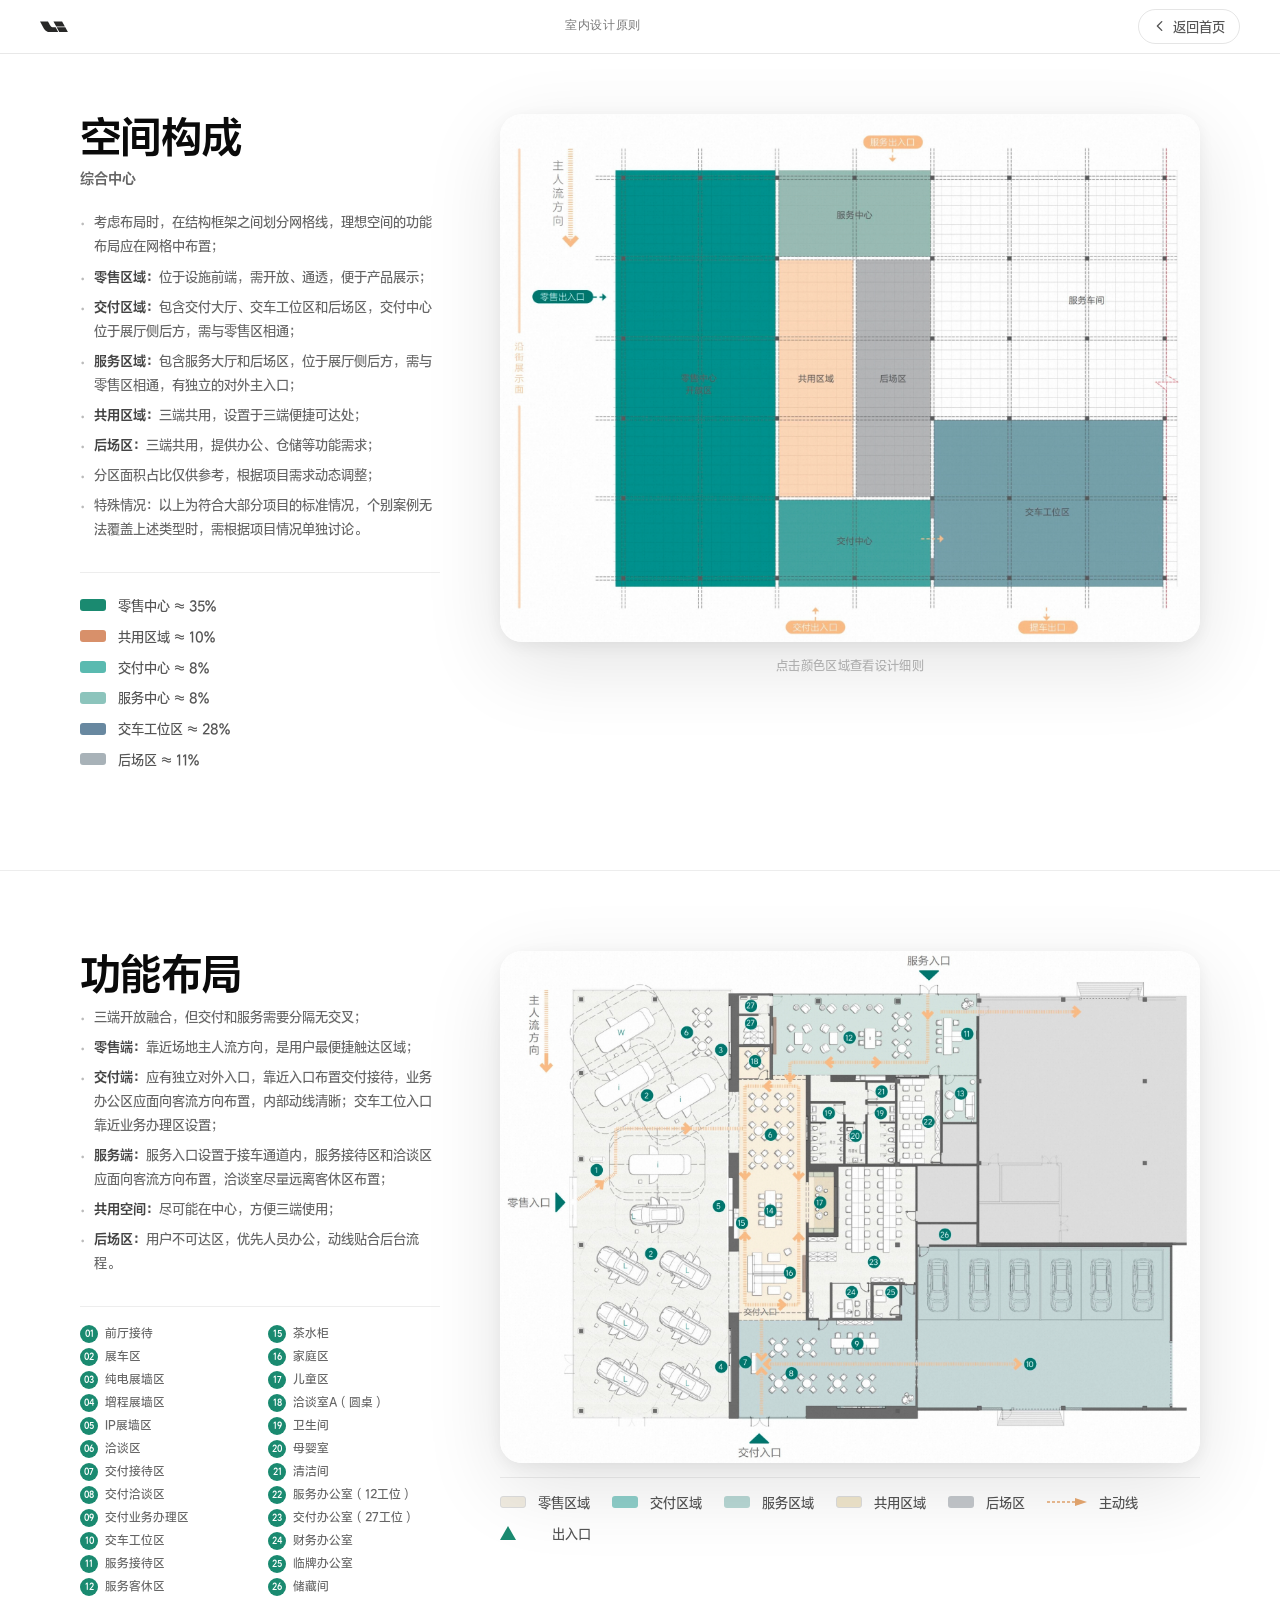
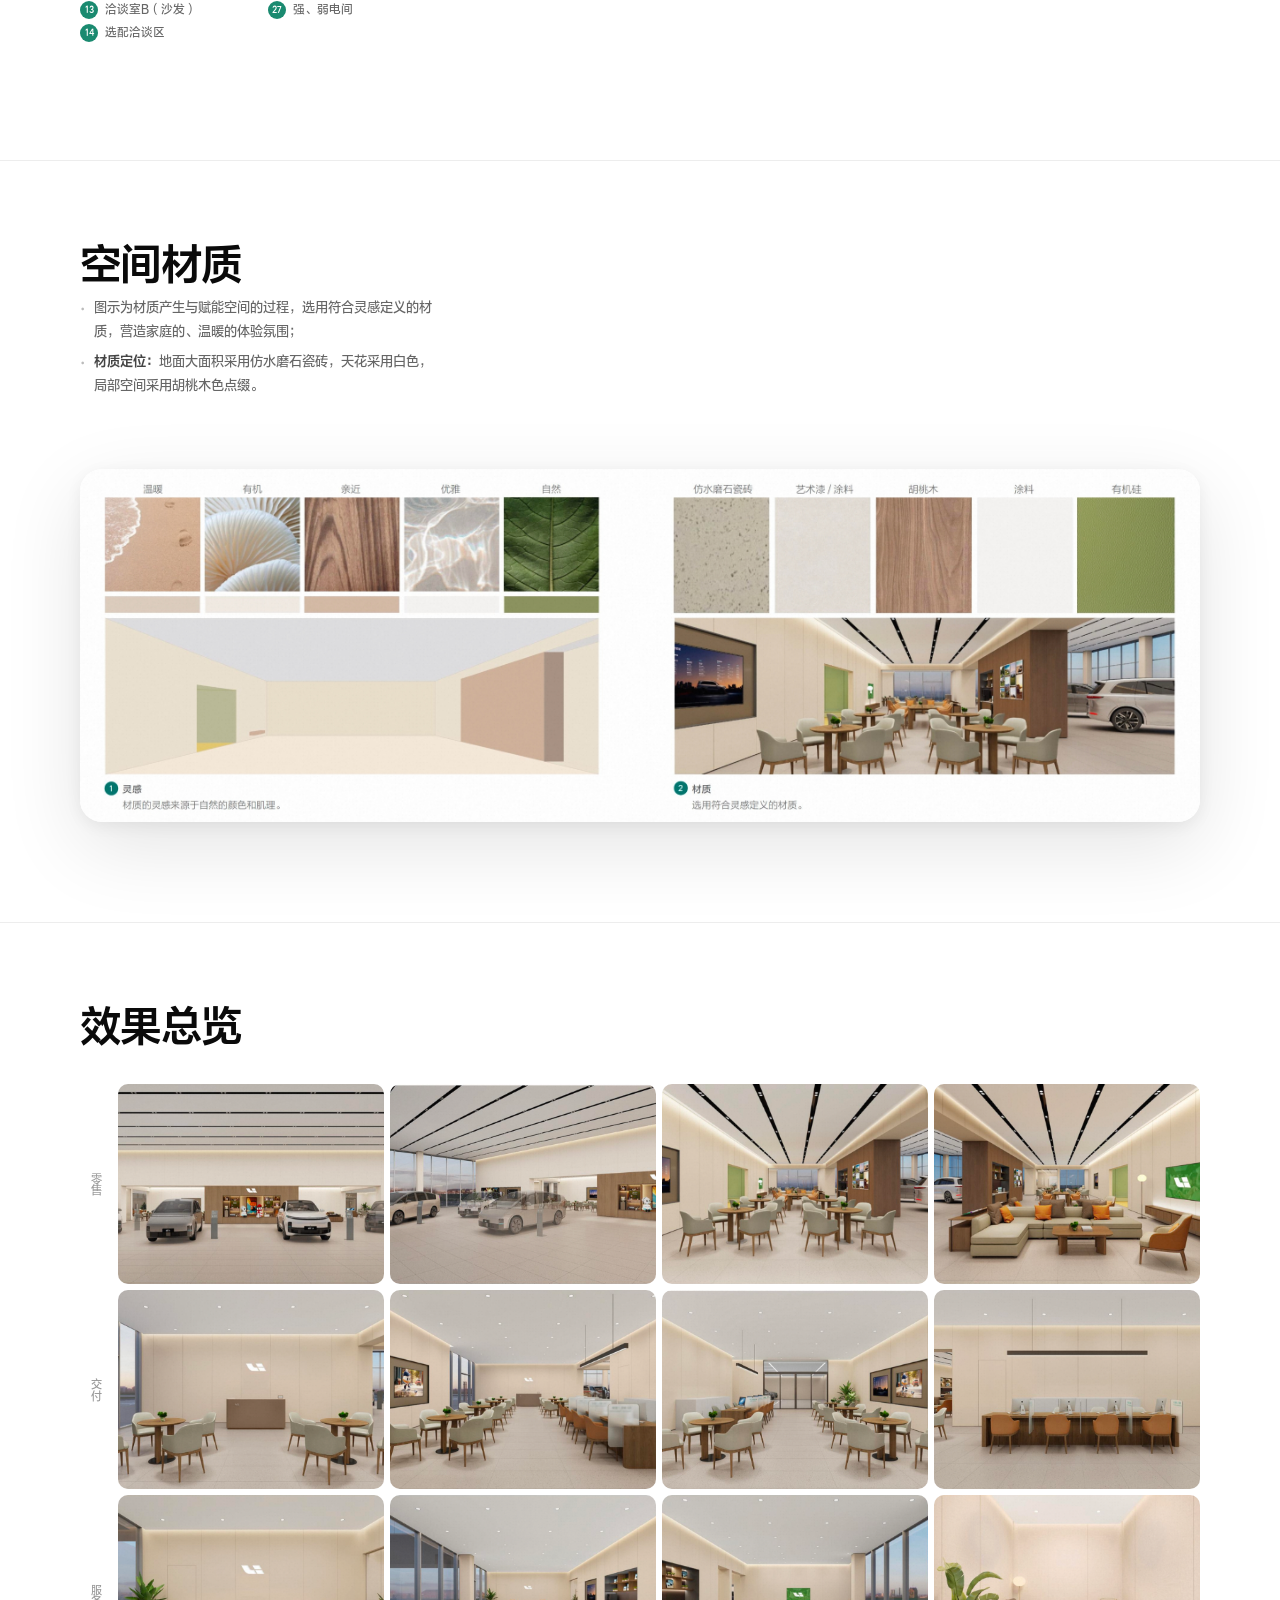
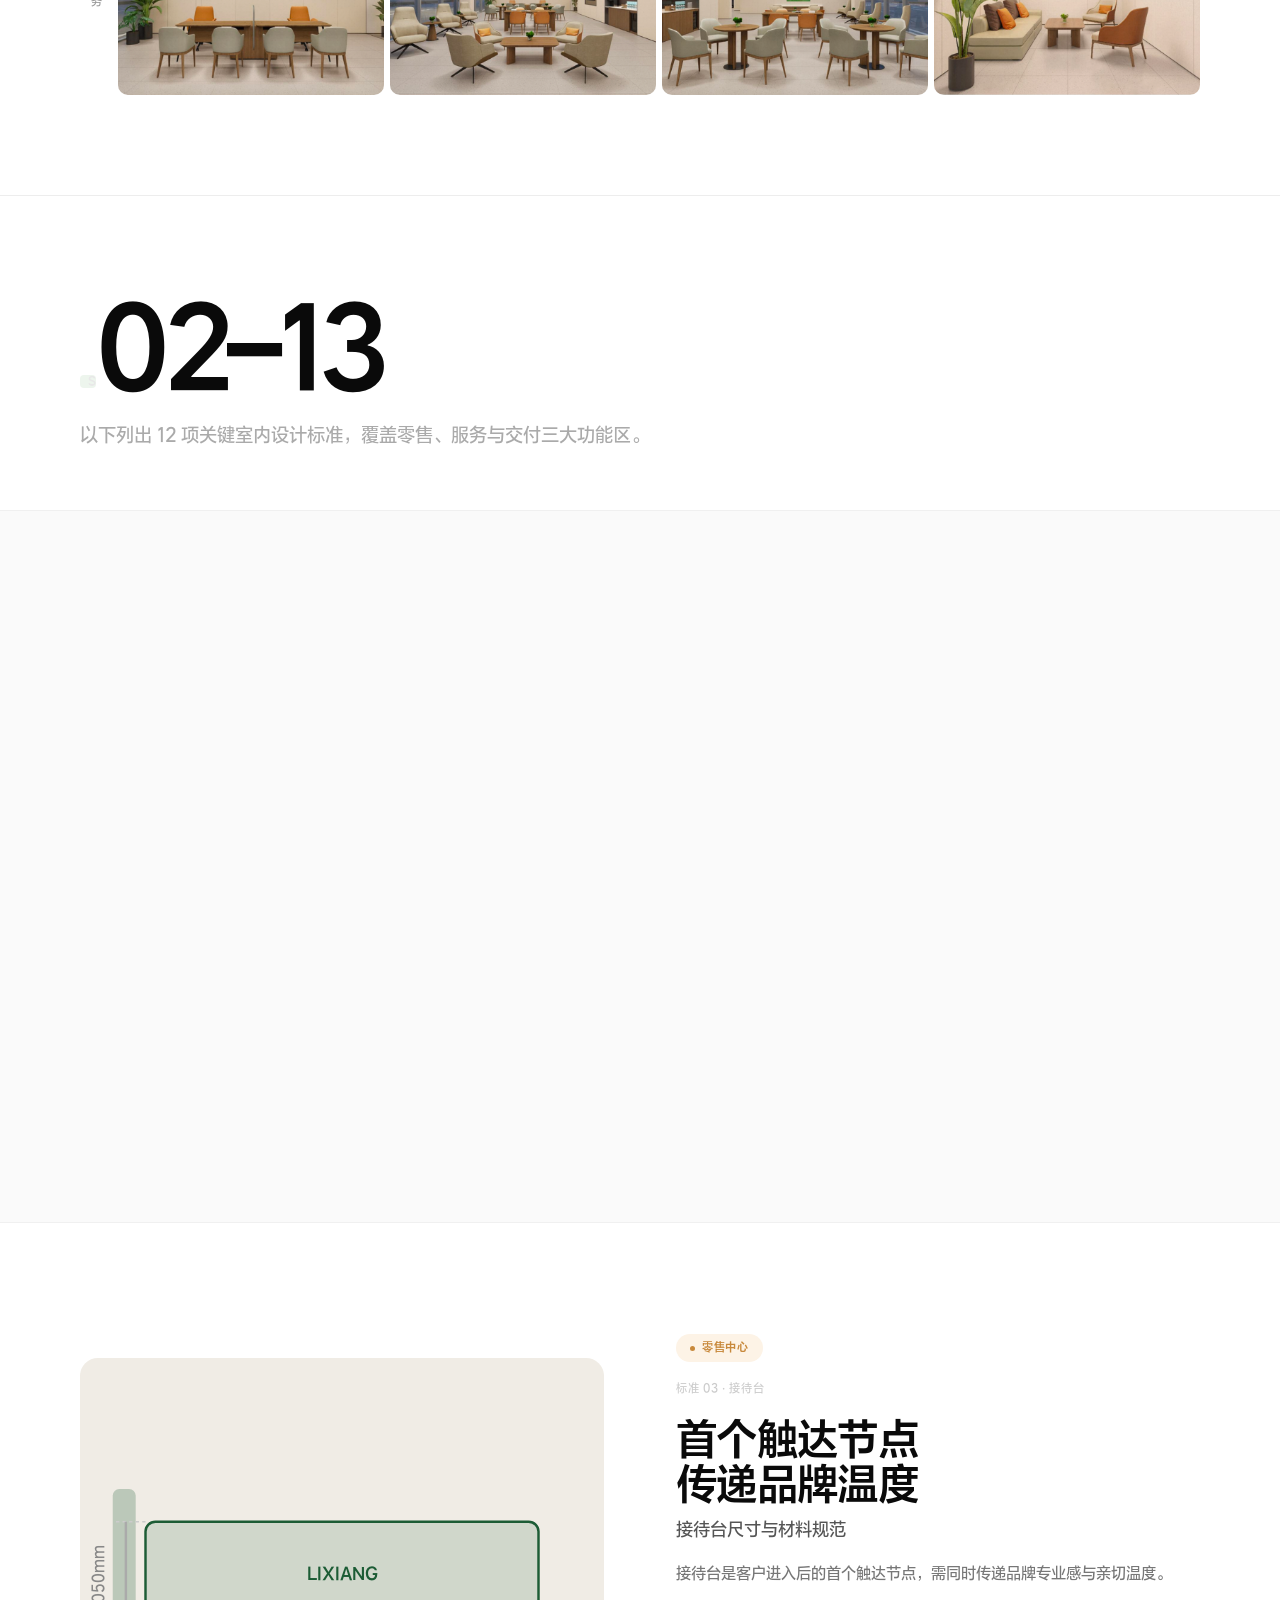
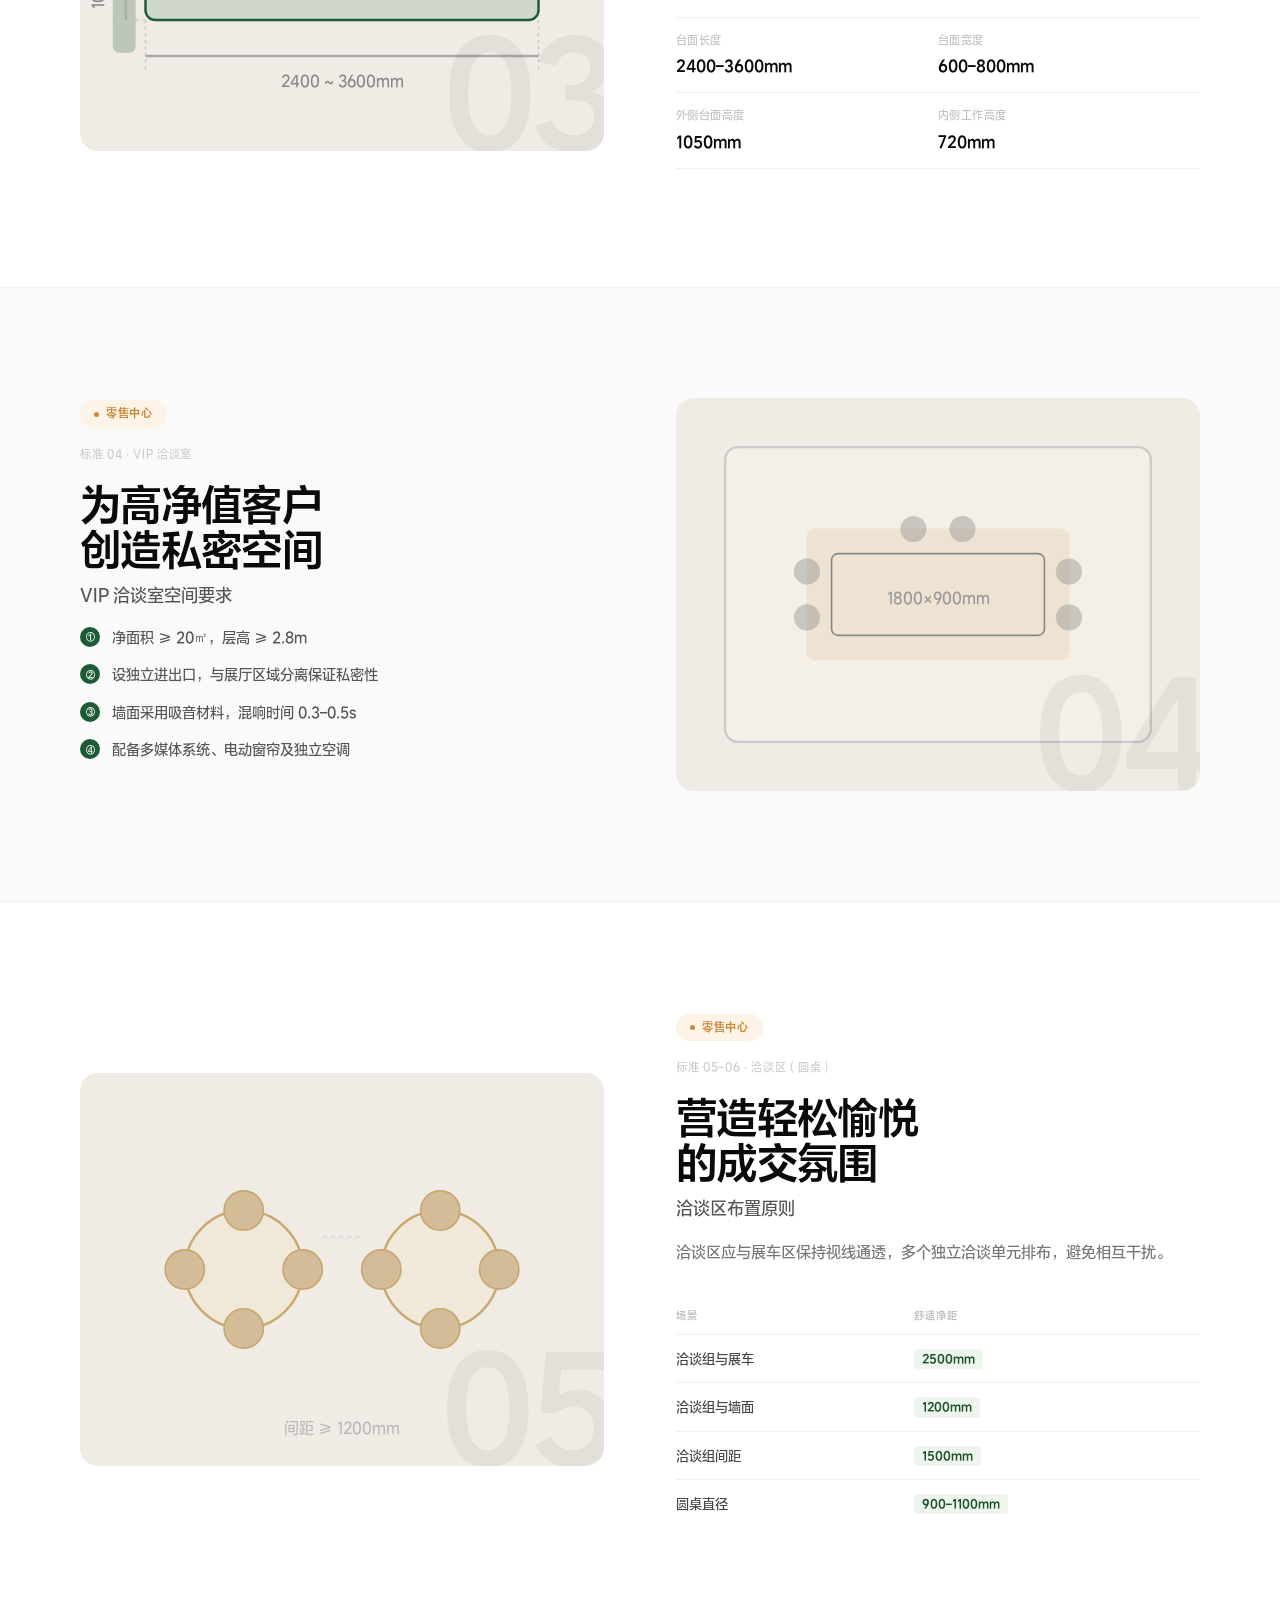
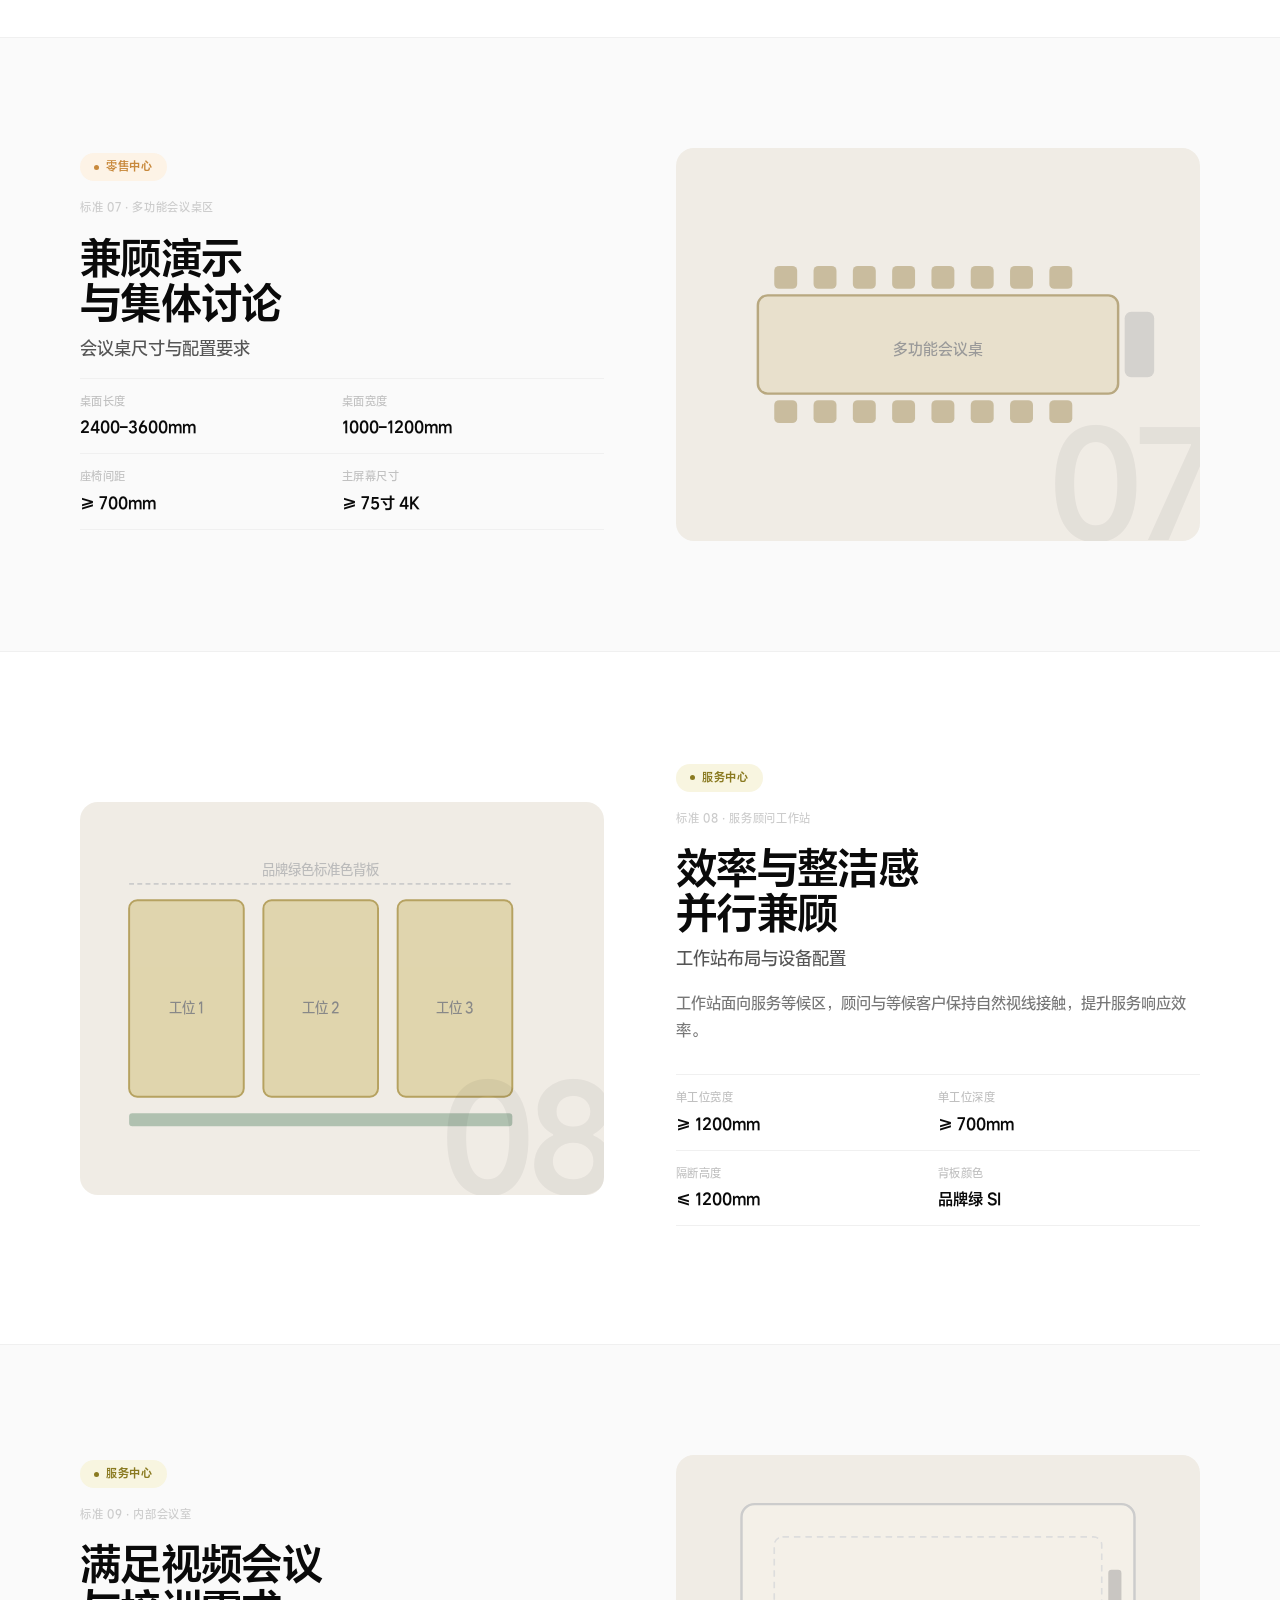
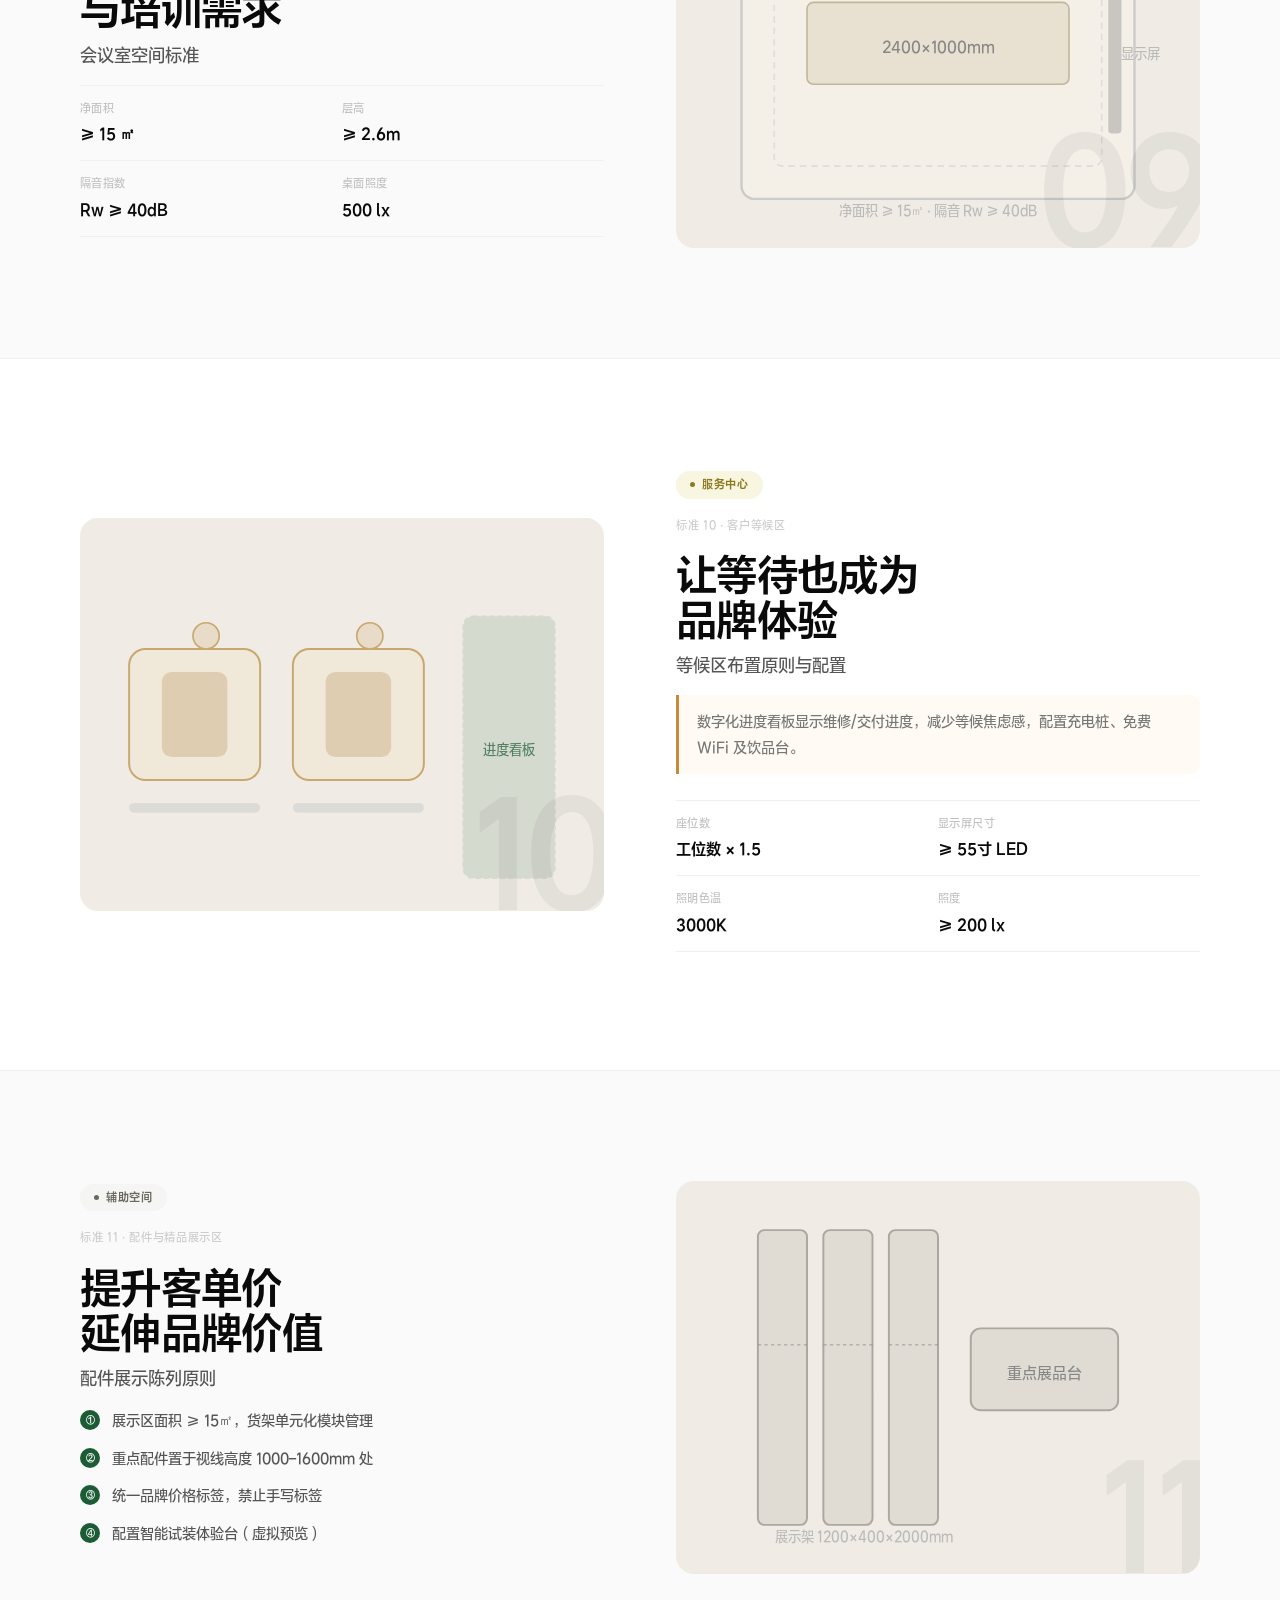
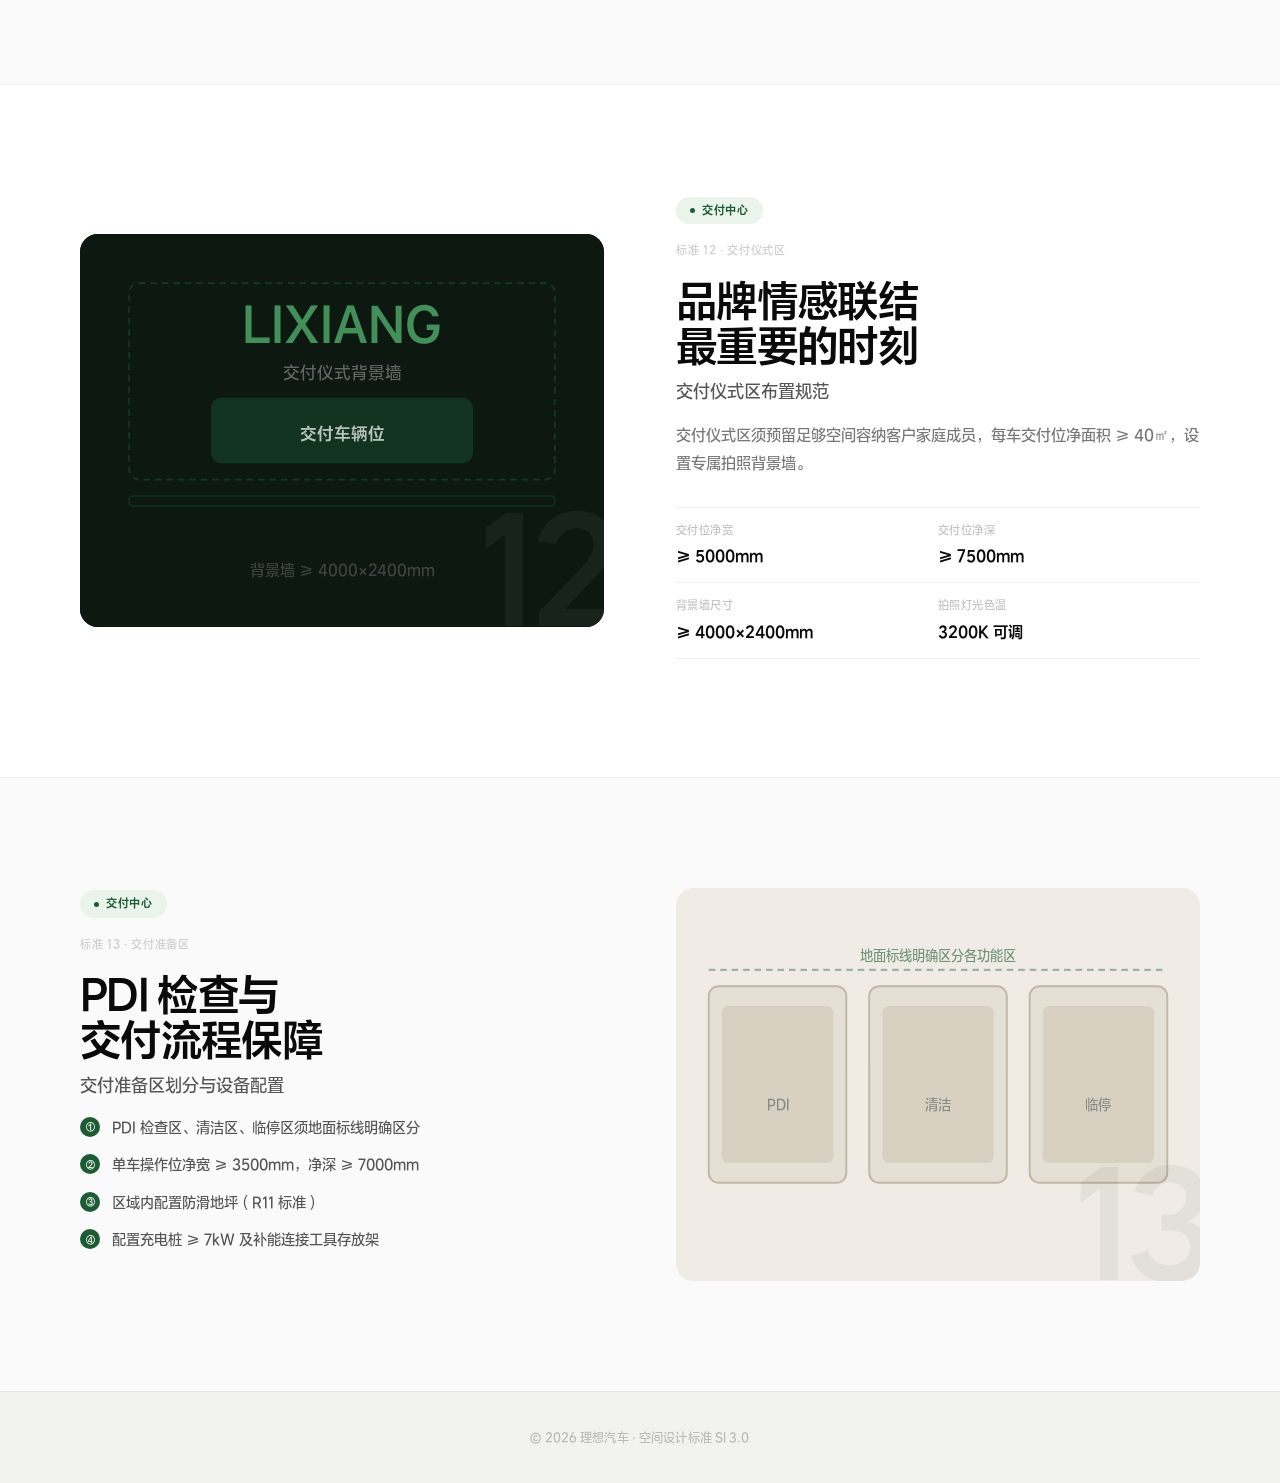
==== commit 0711c51c: "0514全景图" ====
--- a/interior-overview.html
+++ b/interior-overview.html
@@ -1,127 +1,33 @@
 <!DOCTYPE html>
-<html lang="zh-CN">
+<html lang="zh-CN" translate="no">
 <head>
 <meta charset="UTF-8">
 <meta name="viewport" content="width=device-width, initial-scale=1.0">
-<title>理想汽车 · SI 3.0 品牌空间室内标准</title>
-<link rel="preconnect" href="https://fonts.googleapis.com">
-<link rel="preconnect" href="https://fonts.gstatic.com" crossorigin>
-<link href="https://fonts.googleapis.com/css2?family=Inter:ital,wght@0,300;0,400;0,500;0,600;0,700;0,800;0,900;1,300&display=swap" rel="stylesheet">
+<meta name="google" content="notranslate">
+<title>设计总览 · 理想汽车 SI 3.0 室内标准</title>
 <style>
 @font-face{font-family:'LiciumFont';src:url('assets/fonts/LiciumFont2022-Medium.otf') format('opentype');font-weight:normal;font-style:normal;font-display:swap}
 @font-face{font-family:'LiciumFont';src:url('assets/fonts/LiciumFont2022-Light.otf') format('opentype');font-weight:300;font-style:normal;font-display:swap}
+@font-face{font-family:'LiciumFont';src:url('assets/fonts/LiciumFont2022-Bold.otf') format('opentype');font-weight:700;font-style:normal;font-display:swap}
 *,*::before,*::after{box-sizing:border-box;margin:0;padding:0}
 html{scroll-behavior:smooth}
-body{font-family:'LiciumFont','Inter',-apple-system,sans-serif;background:#fff;color:#0a0a0a;line-height:1.6;overflow-x:hidden;opacity:0;transform:translateY(14px);transition:opacity .22s ease,transform .22s cubic-bezier(.25,.46,.45,.94)}
-body.ready{opacity:1;transform:none}
-body.exit{opacity:0;transform:translateY(-8px);pointer-events:none}
+body{font-family:'LiciumFont',-apple-system,sans-serif;background:#fff;color:#0a0a0a;line-height:1.6;overflow-x:hidden;padding-top:54px}
 
 /* ── NAV ── */
-.nav{position:fixed;inset:0 0 auto 0;height:52px;z-index:1000;background:rgba(255,255,255,.78);backdrop-filter:saturate(180%) blur(20px);-webkit-backdrop-filter:saturate(180%) blur(20px);transition:background .3s}
-.nav.scrolled{background:rgba(255,255,255,.94)}
-.nav-inner{max-width:1920px;margin:0 auto;height:100%;display:grid;grid-template-columns:1fr auto 1fr;align-items:center;padding:0 360px;gap:16px}
-.nav-logo{display:flex;align-items:center;gap:0;text-decoration:none;color:#0a0a0a}
-.nav-links{display:flex;align-items:center;gap:2px}
-.nav-link{padding:5px 13px;font-size:13px;font-weight:400;color:#666;cursor:pointer;border-radius:6px;transition:color .15s,background .15s;white-space:nowrap;letter-spacing:-.01em}
-.nav-link:hover{color:#0a0a0a;background:rgba(0,0,0,.055)}
-.nav-link.active{color:#1c5c35;font-weight:600}
-.nav-right{display:flex;align-items:center;justify-content:flex-end;gap:4px}
-.nav-icon{width:32px;height:32px;border-radius:50%;display:flex;align-items:center;justify-content:center;cursor:pointer;color:#555;transition:background .15s,color .15s}
-.nav-icon:hover{background:rgba(0,0,0,.07);color:#0a0a0a}
-
-/* ── MEGA MENU ── */
-.mega-scrim{position:fixed;top:52px;left:0;right:0;bottom:0;background:rgba(0,0,0,.28);backdrop-filter:blur(12px);-webkit-backdrop-filter:blur(12px);opacity:0;pointer-events:none;transition:opacity .28s ease;z-index:997}
-.mega-scrim.show{opacity:1;pointer-events:auto}
-.mega-panel{position:fixed;top:52px;left:0;right:0;z-index:999;background:rgba(252,252,252,.97);backdrop-filter:saturate(180%) blur(28px);-webkit-backdrop-filter:saturate(180%) blur(28px);border-bottom:1px solid rgba(0,0,0,.08);border-radius:0 0 12px 12px;box-shadow:0 8px 36px rgba(0,0,0,.08);pointer-events:none;opacity:0;transform:translateY(-4px);transition:opacity .22s ease,transform .22s ease}
-.mega-panel.open{opacity:1;transform:translateY(0);pointer-events:auto}
-.mega-content{display:none;padding:28px 0 32px}
-.mega-content.active{display:block}
-.mega-inner{max-width:1200px;margin:0 auto;padding:0}
-.mega-section-label{font-size:10.5px;font-weight:600;letter-spacing:.1em;text-transform:uppercase;color:#c0c0c0;margin-bottom:16px;padding:0 4px}
-.mega-grid{display:grid;grid-template-columns:repeat(3,1fr);gap:2px}
-.mega-item{display:flex;align-items:center;gap:12px;padding:10px 12px;border-radius:9px;cursor:pointer;opacity:0;transition:background .15s}
-.mega-content.active .mega-item{animation:megaIn .3s cubic-bezier(.25,.46,.45,.94) forwards;animation-delay:calc(var(--i) * 35ms)}
-@keyframes megaIn{from{opacity:0;transform:translateY(6px)}to{opacity:1;transform:translateY(0)}}
-.mega-item:hover{background:rgba(0,0,0,.055)}
-.mega-icon{flex-shrink:0;width:36px;height:36px;border-radius:9px;background:rgba(0,0,0,.05);display:flex;align-items:center;justify-content:center;color:#555;transition:background .18s,color .18s}
-.mega-item:hover .mega-icon{background:#0a0a0a;color:#fff}
-.mega-label{font-size:13px;font-weight:500;color:#111;letter-spacing:-.015em;line-height:1.3}
-.mega-desc{font-size:11px;color:#b5b5b5;letter-spacing:-.005em;margin-top:1px;line-height:1.35}
-/* ── CASCADE MENU (3-level) ── */
-.mega-cascade-header{font-size:10.5px;font-weight:600;letter-spacing:.1em;text-transform:uppercase;color:#c0c0c0;margin-bottom:16px;padding:0}
-.mega-cascade{display:flex;gap:0}
-.mega-l2-list{width:140px;flex-shrink:0;padding:0 28px 0 0;display:flex;flex-direction:column;gap:4px;border-right:1px solid rgba(0,0,0,.07)}
-.mega-l2-item{display:block;padding:8px 0;cursor:pointer}
-.mega-l2-label{font-size:20px;font-weight:600;color:#bbb;letter-spacing:-.02em;transition:color .12s;display:block;line-height:1.3}
-.mega-l2-item:hover .mega-l2-label{color:#0a0a0a}
-.mega-l2-item.active .mega-l2-label{color:#004724}
-.mega-l3-panel{flex:1;padding:0 0 0 32px}
-.mega-l3-content{display:none}
-.mega-l3-content.active{display:block}
-.mega-l3-grid{display:grid;grid-template-columns:repeat(4,1fr);gap:4px}
-.mega-l3-item{display:block;padding:7px 10px;border-radius:7px;cursor:pointer;opacity:0;transition:background .12s}
-.mega-l3-content.active .mega-l3-item{animation:megaIn .22s cubic-bezier(.25,.46,.45,.94) forwards;animation-delay:calc(var(--i) * 22ms)}
-.mega-l3-item:hover{background:rgba(0,0,0,.04)}
-.mega-l3-label{font-size:13.5px;font-weight:300;font-family:'LiciumFont','Inter',-apple-system,sans-serif;color:#111;letter-spacing:-.01em;transition:color .12s}
-.mega-l3-item:hover .mega-l3-label{color:#004724}
-
-/* ── HERO ── */
-.hero{position:relative;overflow:hidden;background:#fff;height:82vh;cursor:grab;margin-top:32px}
-.hero-pan-wrap{position:absolute;top:0;left:50%;transform:translateX(-50%);width:max-content;will-change:transform;cursor:grab}
-.hero-img{display:block;height:85vh;width:auto;pointer-events:none;user-select:none}
-.hero-overlay{display:none}
-.hero-bottom{position:absolute;bottom:30px;left:0;right:0;text-align:center;z-index:2}
-/* ── HOTSPOT ── */
-.hero-hotspot{position:absolute;transform:translate(-50%,-50%);cursor:pointer;z-index:5}
-.hero-hotspot-ring{position:absolute;top:50%;left:50%;width:44px;height:44px;border-radius:50%;border:1.5px solid rgba(255,255,255,.9);transform:translate(-50%,-50%);animation:hsPulse 2s ease-out infinite}
-.hero-hotspot-dot{position:absolute;top:50%;left:50%;width:10px;height:10px;border-radius:50%;background:#fff;transform:translate(-50%,-50%);box-shadow:0 0 0 2px rgba(0,0,0,.15),0 2px 8px rgba(0,0,0,.3)}
-.hero-hotspot-label{position:absolute;top:calc(50% + 24px);left:50%;transform:translateX(-50%);font-size:11px;color:#fff;white-space:nowrap;background:rgba(0,0,0,.45);padding:3px 9px;border-radius:20px;letter-spacing:.05em;backdrop-filter:blur(4px)}
-.hero-hotspot:hover .hero-hotspot-ring{border-color:#fff;background:rgba(255,255,255,.12)}
-@keyframes hsPulse{0%{transform:translate(-50%,-50%) scale(.8);opacity:.9}70%{transform:translate(-50%,-50%) scale(1.6);opacity:0}100%{transform:translate(-50%,-50%) scale(1.6);opacity:0}}
-
-/* ── FLOOR ARROW HOTSPOT ── */
-.hero-arrow{position:absolute;cursor:pointer;z-index:5;pointer-events:all;perspective:500px}
-.hero-arrow-img{display:block;width:80px;height:auto;transform:rotateX(35deg);transform-origin:center bottom;opacity:0.4;pointer-events:none;filter:brightness(0) invert(1)}
-.hero-arrow:hover .hero-arrow-img{opacity:0.7}
-.hero-arrow-img.arrow2{width:80px;height:auto;transform:rotateX(35deg);transform-origin:center bottom;opacity:0.4;pointer-events:none;filter:brightness(0) invert(1)}
-.hero-arrow-img.arrow3{width:80px;height:auto;transform:rotateX(35deg) rotate(95deg);transform-origin:center bottom;opacity:0.4;pointer-events:none;filter:brightness(0) invert(1)}
-/* ── SCENE OVERLAY ── */
-.hero-scene-overlay{position:absolute;inset:0;background:#fff;opacity:0;pointer-events:none;transition:opacity .45s ease;z-index:6}
-.hero-scene-overlay.active{opacity:1;pointer-events:auto}
-/* ── SCENE INDICATOR ── */
-.hero-scene-nav{position:absolute;bottom:88px;left:50%;transform:translateX(-50%);z-index:3;display:flex;align-items:center;gap:10px;pointer-events:none}
-.hero-scene-dot{width:5px;height:5px;border-radius:50%;background:rgba(255,255,255,.35);transition:background .3s,transform .3s}
-.hero-scene-dot.active{background:rgba(0,0,0,.55);transform:scale(1.4)}
-.hero-scene-label{display:none}
-.hero-cursor{position:fixed;width:48px;height:48px;border-radius:50%;border:1.5px solid rgba(255,255,255,.7);pointer-events:none;transform:translate(-50%,-50%);transition:transform .12s,opacity .3s;z-index:10;display:none}
-.hero-cursor.active{display:block}
-.hero-cursor-dot{position:absolute;top:50%;left:50%;width:4px;height:4px;border-radius:50%;background:#fff;transform:translate(-50%,-50%)}
-.hero-cursor-arrows{position:absolute;top:50%;left:50%;transform:translate(-50%,-50%);display:flex;align-items:center;gap:6px;font-size:9px;color:rgba(255,255,255,.8);letter-spacing:.05em}
-.hero-pan-hint{position:absolute;top:85%;left:50%;transform:translate(-50%,-50%);z-index:3;display:flex;flex-direction:column;align-items:center;gap:10px;pointer-events:none;transition:opacity 1s ease}
-.hero-pan-hint.fade-out{opacity:0}
-.hero-pan-text{font-size:11px;font-weight:600;letter-spacing:.18em;text-transform:uppercase;color:rgba(255,255,255,.65)}
-.hero-pan-arrows{display:flex;align-items:center;gap:14px;color:rgba(255,255,255,.5);font-size:14px;animation:panPulse 2s ease-in-out infinite}
-@keyframes panPulse{0%,100%{gap:14px;opacity:.5}50%{gap:22px;opacity:.85}}
-.hero-bottom-title{font-size:clamp(22px,2.8vw,34px);font-weight:700;letter-spacing:-.03em;color:#0a0a0a;margin:0 0 8px}
-.hero-bottom-sub{font-size:13px;font-weight:400;color:#888;letter-spacing:.06em;margin:0}
-.hero-grid{display:none}
-.hero-inner{position:absolute;inset:0;display:flex;align-items:center;justify-content:center;z-index:1;text-align:center;padding:0 32px}
-.hero-eyebrow{display:inline-flex;align-items:center;gap:12px;font-size:11px;font-weight:700;letter-spacing:.2em;text-transform:uppercase;color:rgba(255,255,255,.75);margin-bottom:32px}
-.hero-eyebrow::before,.hero-eyebrow::after{content:'';width:28px;height:1px;background:rgba(255,255,255,.4);}
-.hero-title{font-size:clamp(54px,8vw,96px);font-weight:800;line-height:1.06;letter-spacing:-.04em;color:#fff;margin-bottom:24px}
-.hero-title em{font-style:normal;color:rgba(255,255,255,.38)}
-.hero-sub{font-size:18px;font-weight:400;color:rgba(255,255,255,.48);letter-spacing:-.01em;margin-bottom:56px;line-height:1.6}
-.hero-cta{display:inline-flex;align-items:center;gap:9px;padding:16px 32px;background:#fff;color:#0a0a0a;font-size:15px;font-weight:600;letter-spacing:-.01em;border-radius:100px;text-decoration:none;transition:transform .22s,box-shadow .22s}
-.hero-cta:hover{transform:scale(1.04);box-shadow:0 14px 44px rgba(0,0,0,.38)}
-.hero-cta-arrow{transition:transform .22s}
-.hero-cta:hover .hero-cta-arrow{transform:translateX(4px)}
-.hero-scroll{position:absolute;bottom:40px;left:50%;transform:translateX(-50%);color:rgba(255,255,255,.22);font-size:10px;font-weight:600;letter-spacing:.16em;text-transform:uppercase;display:flex;flex-direction:column;align-items:center;gap:10px;animation:heroScroll 2.8s infinite}
-.hero-scroll::after{content:'';width:1px;height:44px;background:rgba(255,255,255,.18)}
-@keyframes heroScroll{0%,100%{opacity:.35;transform:translateX(-50%) translateY(0)}50%{opacity:.75;transform:translateX(-50%) translateY(10px)}}
+.nav{position:fixed;inset:0 0 auto 0;height:54px;z-index:1000;background:rgba(244,243,239,0.88);backdrop-filter:saturate(200%) blur(24px);-webkit-backdrop-filter:saturate(200%) blur(24px);border-bottom:0.5px solid rgba(0,0,0,0.09);transition:background .3s}
+.nav-inner{max-width:1400px;margin:0 auto;height:100%;display:flex;align-items:center;justify-content:space-between;padding:0 40px;gap:16px}
+.nav-logo{display:flex;align-items:center;gap:10px;text-decoration:none;color:#0a0a0a;cursor:pointer;outline:none;opacity:.9;transition:opacity .22s}
+.nav-logo:hover{opacity:1}
+.nav-logo svg{flex-shrink:0;height:11.5px;width:auto}
+.nav-title{font-size:11.5px;color:#0a0a0a;font-weight:500;letter-spacing:.06em;opacity:.55;font-family:ui-monospace,monospace}
+.nav-back{display:inline-flex;align-items:center;gap:6px;font-size:13px;font-weight:500;color:#555;text-decoration:none;padding:6px 14px;border-radius:20px;border:1px solid rgba(0,0,0,.1);transition:all .15s;cursor:pointer}
+.nav-back:hover{color:#004724;border-color:rgba(0,71,36,.3);background:rgba(0,71,36,.04)}
+.nav-back svg{transition:transform .15s}
+.nav-back:hover svg{transform:translateX(-2px)}
 
 /* ── LAYOUT ── */
-.container{max-width:1200px;margin:0 auto;padding:0}
-.container-wide{max-width:1400px;margin:0 auto;padding:0}
+.container{max-width:1200px;margin:0 auto;padding:0 40px}
+img{display:block;max-width:100%;height:auto}
 
 /* ── SCROLL ANIMATIONS ── */
 .fade-up{opacity:0;transform:translateY(44px);transition:opacity .9s cubic-bezier(.16,1,.3,1),transform .9s cubic-bezier(.16,1,.3,1)}
@@ -130,57 +36,61 @@
 [data-delay="2"]{transition-delay:.3s}
 [data-delay="3"]{transition-delay:.45s}
 [data-delay="4"]{transition-delay:.6s}
-/* Zone cards: larger offset + longer stagger */
-
-/* ── PHILOSOPHY ── */
-.philosophy{padding:160px 0 140px;background:#fff;text-align:center}
-.eyebrow{display:block;font-size:18px;font-weight:700;letter-spacing:.2em;text-transform:uppercase;color:#004724;margin-bottom:32px}
-.display-title{font-size:clamp(44px,5.5vw,74px);font-weight:800;line-height:1.1;letter-spacing:-.04em;color:#0a0a0a;margin-bottom:28px;margin-top:56px}
-.display-title .hi{color:#1c5c35}
-.body-large{font-size:18px;font-weight:400;color:#777;line-height:1.85;max-width:580px;margin:0 auto}
-
-/* ── ZONES ── */
-.zones-section{padding:40px 0 140px;background:#fff;min-height:calc(100vh - 420px)}
-.zones-grid{display:grid;grid-template-columns:repeat(3,1fr);gap:14px}
-.zone-card{border-radius:22px;padding:40px 36px 44px;position:relative;overflow:hidden;background:#fff;box-shadow:0 2px 4px rgba(0,0,0,.04),0 10px 36px rgba(0,0,0,.07);border:1px solid rgba(0,0,0,.05);cursor:pointer;transition:transform .25s cubic-bezier(.25,.46,.45,.94),box-shadow .25s cubic-bezier(.25,.46,.45,.94)}
-.zone-card:hover{transform:translateY(-4px);box-shadow:0 4px 8px rgba(0,0,0,.06),0 20px 56px rgba(0,0,0,.11)}
-.zone-bar{width:36px;height:3px;border-radius:2px;margin-bottom:26px}
-.zone-name{font-size:22px;font-weight:800;letter-spacing:-.03em;color:#004724;margin-bottom:10px}
-.zone-desc{font-size:14px;color:#999;line-height:1.75}
-.zone-ghost{position:absolute;bottom:-20px;right:-10px;font-size:104px;font-weight:900;letter-spacing:-.06em;line-height:1;color:rgba(0,71,36,.07);user-select:none;pointer-events:none}
-.zone-link{display:inline-flex;align-items:center;margin-top:20px;font-size:13px;font-weight:400;color:#bbb;letter-spacing:-.01em}
-
-/* ── FLOOR PLAN SECTION ── */
-.fp-section{padding:140px 0;background:#f6f6f4}
-.section-hd{margin-bottom:48px}
-.section-kicker{display:block;font-size:11px;font-weight:700;letter-spacing:.2em;text-transform:uppercase;color:#1c5c35;margin-bottom:16px}
-.section-big-title{font-size:clamp(36px,4.5vw,56px);font-weight:800;letter-spacing:-.04em;color:#0a0a0a;line-height:1.12;margin-bottom:10px}
-.section-sub{font-size:16px;color:#bbb;font-weight:400}
+
+/* ── OVERVIEW SECTIONS ── */
+.overview-section{padding:80px 0 100px;background:#fff;border-top:1px solid rgba(0,0,0,.07)}
+.overview-section:first-of-type{border-top:none;padding-top:60px}
+.overview-grid{display:grid;grid-template-columns:360px 1fr;gap:60px;align-items:start}
+.overview-title{font-size:clamp(28px,3.2vw,42px);font-weight:800;letter-spacing:-.04em;color:#0a0a0a;line-height:1.1;margin-bottom:8px}
+.overview-subtitle{font-size:14px;font-weight:600;color:#666;margin-bottom:20px}
+.overview-bullets{list-style:none;padding:0;margin:0 0 32px}
+.overview-bullets li{font-size:13px;color:#666;line-height:1.85;padding-left:14px;position:relative;margin-bottom:6px}
+.overview-bullets li::before{content:'·';position:absolute;left:0;color:#bbb;font-size:18px;line-height:1.5}
+.overview-bullets li strong{color:#444;font-weight:600}
+.overview-legend{border-top:1px solid rgba(0,0,0,.07);padding-top:22px;display:flex;flex-direction:column;gap:10px}
+.legend-row{display:flex;align-items:center;gap:12px;font-size:13px;color:#555}
+.legend-sw{width:26px;height:12px;border-radius:3px;flex-shrink:0}
+.fl-legend-below{display:flex;flex-wrap:wrap;gap:10px 22px;padding-top:14px;border-top:1px solid rgba(0,0,0,.07);margin-top:14px}
+.fl-legend-sym{width:40px;height:12px;flex-shrink:0;display:flex;align-items:center;justify-content:flex-start}
+.fl-zone-list{display:grid;grid-template-columns:1fr 1fr;gap:5px 16px;border-top:1px solid rgba(0,0,0,.07);padding-top:18px;margin-bottom:18px}
+.fl-zone-item{font-size:11.5px;color:#666;display:flex;align-items:center;gap:7px;line-height:1.55}
+.fl-zone-num{width:18px;height:18px;border-radius:50%;background:#1a8a70;color:#fff;font-size:8px;font-weight:700;display:flex;align-items:center;justify-content:center;flex-shrink:0}
+
+/* ── FLOOR PLAN WRAP ── */
 .fp-wrap{position:relative;border-radius:22px;overflow:hidden;box-shadow:0 24px 80px rgba(0,0,0,.11),0 4px 16px rgba(0,0,0,.06)}
-.fp-wrap svg{display:block;width:100%;height:auto}
-.fp-hs-layer{position:absolute;inset:0;pointer-events:none}
-.hs{position:absolute;width:28px;height:28px;border-radius:50%;background:rgba(255,255,255,.9);color:#1a1a1a;font-size:10px;font-weight:700;display:flex;align-items:center;justify-content:center;cursor:pointer;pointer-events:all;transform:translate(-50%,-50%);box-shadow:0 2px 12px rgba(0,0,0,.2),0 0 0 1.5px rgba(255,255,255,.8);transition:transform .2s cubic-bezier(.34,1.56,.64,1),box-shadow .2s,background .2s;z-index:10;animation:hsIn .5s cubic-bezier(.34,1.56,.64,1) both}
-@keyframes hsIn{from{transform:translate(-50%,-50%) scale(0);opacity:0}to{transform:translate(-50%,-50%) scale(1);opacity:1}}
-.hs:hover{transform:translate(-50%,-50%) scale(1.22);background:#fff;box-shadow:0 6px 22px rgba(0,0,0,.24),0 0 0 2px #fff}
-.hs::after{content:attr(data-label);position:absolute;bottom:calc(100% + 10px);left:50%;transform:translateX(-50%);background:rgba(10,10,10,.9);color:#fff;font-size:11px;font-weight:400;padding:5px 12px;border-radius:20px;white-space:nowrap;opacity:0;pointer-events:none;transition:opacity .18s;z-index:50}
-.hs:hover::after{opacity:1}
-.hs.active{background:#1c5c35;color:#fff;box-shadow:0 6px 22px rgba(28,92,53,.5),0 0 0 2px #fff}
-.hs.active::before{content:'';position:absolute;width:50px;height:50px;border-radius:50%;background:rgba(28,92,53,.16);animation:ripple 1.8s infinite}
-@keyframes ripple{0%{transform:scale(.5);opacity:1}100%{transform:scale(2.1);opacity:0}}
-.fp-legend-glass{position:absolute;top:22px;right:22px;background:rgba(255,255,255,.76);backdrop-filter:blur(14px);-webkit-backdrop-filter:blur(14px);border-radius:14px;padding:18px 22px;box-shadow:0 4px 22px rgba(0,0,0,.08)}
-.fp-lg-kicker{font-size:10px;font-weight:700;letter-spacing:.12em;text-transform:uppercase;color:#bbb;margin-bottom:14px}
-.fp-lg-row{display:flex;align-items:center;gap:9px;margin-bottom:9px;font-size:12.5px;color:#333}
-.fp-lg-row:last-child{margin-bottom:0}
-.fp-lg-sw{width:22px;height:8px;border-radius:2px;flex-shrink:0}
+.fp-wrap img{display:block;width:100%;height:auto;border-radius:18px}
+.fp-zone-hit{position:absolute;cursor:pointer;border-radius:4px;transition:background .18s}
+.fp-zone-hit:hover{background:rgba(255,255,255,.18)}
+
+/* ── GALLERY ── */
+.gallery-section{padding:80px 0 100px;background:#fff;border-top:1px solid rgba(0,0,0,.07)}
+.gallery-title{font-size:clamp(28px,3.2vw,42px);font-weight:800;letter-spacing:-.04em;color:#0a0a0a;line-height:1.1;margin-bottom:36px}
+.gallery-row{display:grid;grid-template-columns:32px 1fr 1fr 1fr 1fr;gap:6px;margin-bottom:6px}
+.gallery-row:last-child{margin-bottom:0}
+.gallery-label{writing-mode:vertical-lr;font-size:11px;color:#999;letter-spacing:.08em;display:flex;align-items:center;justify-content:center}
+.gallery-cell{border-radius:10px;overflow:hidden;line-height:0;cursor:pointer;position:relative;aspect-ratio:4/3}
+.gallery-cell img{display:block;width:100%;height:100%;object-fit:cover;transition:transform .3s ease}
+.gallery-cell:hover img{transform:scale(1.03)}
+
+/* ── LIGHTBOX ── */
+.lb-overlay{position:fixed;inset:0;background:rgba(0,0,0,.88);z-index:2000;display:flex;align-items:center;justify-content:center;opacity:0;pointer-events:none;transition:opacity .22s ease}
+.lb-overlay.active{opacity:1;pointer-events:all}
+.lb-img{max-width:90vw;max-height:88vh;border-radius:12px;object-fit:contain;box-shadow:0 32px 96px rgba(0,0,0,.5);user-select:none;width:auto;height:auto;display:block}
+.lb-close{position:fixed;top:22px;right:28px;width:40px;height:40px;border-radius:50%;background:rgba(255,255,255,.12);border:none;cursor:pointer;display:flex;align-items:center;justify-content:center;color:#fff;font-size:20px;transition:background .15s}
+.lb-close:hover{background:rgba(255,255,255,.22)}
+.lb-arrow{position:fixed;top:50%;transform:translateY(-50%);width:48px;height:48px;border-radius:50%;background:rgba(255,255,255,.12);border:none;cursor:pointer;display:flex;align-items:center;justify-content:center;color:#fff;font-size:22px;transition:background .15s}
+.lb-arrow:hover{background:rgba(255,255,255,.24)}
+.lb-prev{left:20px}
+.lb-next{right:20px}
+.lb-counter{position:fixed;bottom:24px;left:50%;transform:translateX(-50%);color:rgba(255,255,255,.5);font-size:12px;letter-spacing:.06em}
 
 /* ── STANDARDS INTRO ── */
-.stds-intro{padding:140px 0 80px;background:#fff}
-.stds-intro-inner{max-width:720px}
+.stds-intro{padding:100px 0 60px;background:#fff;border-top:1px solid rgba(0,0,0,.07)}
 .big-label{font-size:clamp(72px,9vw,108px);font-weight:900;letter-spacing:-.06em;line-height:.95;color:#0a0a0a;margin-bottom:20px}
 .big-label .dim{color:#e8e8e8}
 .stds-intro-sub{font-size:18px;color:#aaa;line-height:1.75}
 
-/* ── STANDARD SECTION ── */
+/* ── STANDARD SECTIONS ── */
 .std-sec{padding:110px 0;border-top:1px solid #f0f0f0}
 .std-sec:nth-child(odd){background:#fafafa}
 .std-sec:nth-child(even){background:#fff}
@@ -188,6 +98,7 @@
 .std-inner.rev .std-vis{order:2}
 .std-inner.rev .std-text{order:1}
 .std-vis{border-radius:18px;overflow:hidden;aspect-ratio:4/3;background:#f0ece5;display:flex;align-items:center;justify-content:center;position:relative}
+.std-diagram{width:100%;height:auto;display:block}
 .vis-num{position:absolute;bottom:-12px;right:-8px;font-size:140px;font-weight:900;letter-spacing:-.06em;line-height:1;color:rgba(0,0,0,.05);user-select:none}
 .std-badge{display:inline-flex;align-items:center;gap:7px;padding:5px 14px;border-radius:100px;font-size:11px;font-weight:700;letter-spacing:.06em;text-transform:uppercase;margin-bottom:18px}
 .std-badge-dot{width:5px;height:5px;border-radius:50%}
@@ -210,209 +121,594 @@
 .dim{display:inline-block;background:#edf5ed;color:#1a5028;padding:1px 8px;border-radius:4px;font-size:11.5px;font-weight:600}
 .callout{background:#fffbf4;border-left:3px solid #c8893c;border-radius:0 10px 10px 0;padding:14px 18px;margin-bottom:26px;font-size:14px;color:#777;line-height:1.8}
 
+/* ── ZONE CARD MODAL ── */
+.zc-overlay{position:fixed;inset:0;background:rgba(0,0,0,.55);z-index:1500;display:flex;align-items:center;justify-content:center;padding:24px;opacity:0;pointer-events:none;transition:opacity .22s ease}
+.zc-overlay.active{opacity:1;pointer-events:all}
+.zc-card{background:#fff;border-radius:20px;max-width:1100px;width:100%;max-height:90vh;overflow:hidden;position:relative;box-shadow:0 48px 120px rgba(0,0,0,.3)}
+.zc-card img{display:block;width:100%;height:auto;max-height:90vh;object-fit:contain;border-radius:20px}
+.zc-close{position:absolute;top:14px;right:14px;width:30px;height:30px;border-radius:50%;background:rgba(0,0,0,.08);border:none;cursor:pointer;font-size:15px;color:#555;display:flex;align-items:center;justify-content:center;transition:background .15s;z-index:10}
+.zc-close:hover{background:rgba(0,0,0,.16)}
+
 /* ── FOOTER ── */
 footer{background:#f2f2f0;padding:36px 48px;display:flex;align-items:center;justify-content:center;border-top:1px solid rgba(0,0,0,.06)}
 .footer-copy{font-size:12px;color:#bbb;letter-spacing:.01em}
-
-/* ── RESPONSIVE ── */
-@media (max-width: 1800px) { .nav-inner { padding: 0 clamp(24px, 8vw, 280px); } }
-@media (max-width: 1400px) { .nav-inner { padding: 0 clamp(24px, 4vw, 120px); } }
-.container, .container-wide {
-  padding-left: clamp(20px, 5vw, 60px);
-  padding-right: clamp(20px, 5vw, 60px);
-}
 </style>
 </head>
 <body>
 
 <!-- ═══ NAV ═══ -->
-<nav class="nav" id="nav">
+<nav class="nav">
   <div class="nav-inner">
-    <a class="nav-logo" href="#">
-      <img src="图片素材/黑logo_transparent.png" alt="理想汽车" height="18" style="display:block">
+    <a class="nav-logo" href="index.html">
+      <svg width="54" height="22" viewBox="0 0 49 20" fill="none" xmlns="http://www.w3.org/2000/svg">
+        <path fill-rule="evenodd" clip-rule="evenodd" fill="#111110" d="M38.3666 0.736389L43.2286 9.57411H28.2074L23.3684 0.736389H38.3666ZM24.1257 11.0241C22.4057 11.0241 20.617 10.8629 19.5162 9.91939C18.5987 9.20598 18.0941 8.37744 17.5667 7.43397C17.452 7.24681 16.1277 4.82963 15.106 2.96474L15.1055 2.96381C14.4929 1.84564 13.9891 0.926227 13.9204 0.80549H0C0.500179 1.7225 1.00036 2.64336 1.5011 3.56527L1.50114 3.56535L1.50117 3.56539C2.72228 5.81354 3.94676 8.06789 5.1828 10.2876C6.69629 13.0494 8.14103 15.6273 10.7783 17.5144C12.0399 18.4577 13.3698 19.0794 14.9294 19.4707C16.4659 19.839 18.0254 19.8849 19.6076 19.8849H31.9917L27.1299 11.0241H24.1257ZM29.0105 11.0011L33.8725 19.8849H48.8707L43.9857 11.0011H29.0105Z"/>
+      </svg>
+</a>
+    <span class="nav-title">室内设计原则</span>
+    <a class="nav-back" href="index.html" onclick="sessionStorage.setItem('gotoSection','interior')">
+      <svg width="14" height="14" viewBox="0 0 16 16" fill="none" stroke="currentColor" stroke-width="1.6" stroke-linecap="round" stroke-linejoin="round">
+        <path d="M10 3L5 8l5 5"/>
+      </svg>
+      返回首页
     </a>
-    <!-- Center: Nav links -->
-    <div class="nav-links">
-      <span class="nav-link">首页</span>
-      <span class="nav-link" data-menu="exterior">外立面标准</span>
-      <span class="nav-link active" data-menu="indoor">室内标准</span>
-      <span class="nav-link">外立面生成助手</span>
-    </div>
-    <!-- Right: Utility icons -->
-    <div class="nav-right">
-      <div class="nav-icon" title="搜索">
-        <svg width="15" height="15" viewBox="0 0 16 16" fill="none" stroke="currentColor" stroke-width="1.6" stroke-linecap="round">
-          <circle cx="6.5" cy="6.5" r="5"/>
-          <line x1="10.5" y1="10.5" x2="15" y2="15"/>
-        </svg>
-      </div>
-      <div class="nav-icon" title="账户">
-        <svg width="15" height="15" viewBox="0 0 16 16" fill="none" stroke="currentColor" stroke-width="1.6" stroke-linecap="round" stroke-linejoin="round">
-          <circle cx="8" cy="5.5" r="3"/>
-          <path d="M1.5 15 C1.5 11.5 4.5 9 8 9 C11.5 9 14.5 11.5 14.5 15"/>
-        </svg>
-      </div>
-    </div>
   </div>
 </nav>
 
-<!-- ═══ SCRIM ═══ -->
-<div id="megaScrim" class="mega-scrim"></div>
-
-<!-- ═══ MEGA MENU PANEL ═══ -->
-<div class="mega-panel" id="megaPanel">
-
-  <!-- 室内标准 -->
-  <div class="mega-content" data-for="indoor">
-    <div class="mega-inner">
-      <div class="mega-cascade-header">室内标准</div>
-      <div class="mega-cascade">
-      <div class="mega-l2-list" style="width:160px">
-        <div class="mega-l2-item active" data-l3="design" style="--i:0">
-          <span class="mega-l2-label">室内设计原则</span>
-        </div>
-        <div class="mega-l2-item" data-l3="space" style="--i:1">
-          <span class="mega-l2-label">空间系统原则</span>
-        </div>
-        <div class="mega-l2-item" data-l3="material" style="--i:2">
-          <span class="mega-l2-label">材料与节点</span>
-        </div>
-      </div>
-      <div class="mega-l3-panel">
-        <div class="mega-l3-content active" data-l3="design">
-          <div class="mega-l3-grid">
-            <div class="mega-l3-item" style="--i:0"><span class="mega-l3-label">设计总览</span></div>
-            <div class="mega-l3-item" style="--i:1"><span class="mega-l3-label">零售中心</span></div>
-            <div class="mega-l3-item" style="--i:2"><span class="mega-l3-label">交付中心</span></div>
-            <div class="mega-l3-item" style="--i:3"><span class="mega-l3-label">服务中心</span></div>
-            <div class="mega-l3-item" style="--i:4"><span class="mega-l3-label">公用部分</span></div>
-            <div class="mega-l3-item" style="--i:5"><span class="mega-l3-label">辅助系统设备</span></div>
-            <div class="mega-l3-item" style="--i:6"><span class="mega-l3-label">模块原则</span></div>
-            <div class="mega-l3-item" style="--i:7"><span class="mega-l3-label">家具原则</span></div>
-            <div class="mega-l3-item" style="--i:8"><span class="mega-l3-label">软装饰品</span></div>
-            <div class="mega-l3-item" style="--i:9"><span class="mega-l3-label">软装绿植</span></div>
+<!-- ═══ 空间构成 ═══ -->
+<section class="overview-section" id="floor-plan">
+  <div class="container">
+    <div class="overview-grid">
+      <div class="fade-up" style="align-self:start">
+        <h2 class="overview-title">空间构成</h2>
+        <p class="overview-subtitle">综合中心</p>
+        <ul class="overview-bullets">
+          <li>考虑布局时，在结构框架之间划分网格线，理想空间的功能布局应在网格中布置；</li>
+          <li><strong>零售区域：</strong>位于设施前端，需开放、通透，便于产品展示；</li>
+          <li><strong>交付区域：</strong>包含交付大厅、交车工位区和后场区，交付中心位于展厅侧后方，需与零售区相通；</li>
+          <li><strong>服务区域：</strong>包含服务大厅和后场区，位于展厅侧后方，需与零售区相通，有独立的对外主入口；</li>
+          <li><strong>共用区域：</strong>三端共用，设置于三端便捷可达处；</li>
+          <li><strong>后场区：</strong>三端共用，提供办公、仓储等功能需求；</li>
+          <li>分区面积占比仅供参考，根据项目需求动态调整；</li>
+          <li>特殊情况：以上为符合大部分项目的标准情况，个别案例无法覆盖上述类型时，需根据项目情况单独讨论。</li>
+        </ul>
+        <div class="overview-legend">
+          <div class="legend-row"><div class="legend-sw" style="background:#1a8a70"></div><span>零售中心 ≈ 35%</span></div>
+          <div class="legend-row"><div class="legend-sw" style="background:#d8906a"></div><span>共用区域 ≈ 10%</span></div>
+          <div class="legend-row"><div class="legend-sw" style="background:#5abab0"></div><span>交付中心 ≈ 8%</span></div>
+          <div class="legend-row"><div class="legend-sw" style="background:#8cc4bc"></div><span>服务中心 ≈ 8%</span></div>
+          <div class="legend-row"><div class="legend-sw" style="background:#6888a0"></div><span>交车工位区 ≈ 28%</span></div>
+          <div class="legend-row"><div class="legend-sw" style="background:#a8b2b8"></div><span>后场区 ≈ 11%</span></div>
+        </div>
+      </div>
+      <div class="fade-up" data-delay="1">
+        <div class="fp-wrap">
+          <img src="assets/interior/空间构成.jpeg" alt="空间构成平面图">
+          <div class="fp-zone-hit" id="hotspot-retail" style="left:14%;top:10%;width:25%;height:80%"></div>
+        </div>
+        <p style="text-align:center;font-size:12px;color:#bbb;margin-top:14px;letter-spacing:.03em">点击颜色区域查看设计细则</p>
+      </div>
+    </div>
+  </div>
+</section>
+
+<!-- ═══ 功能布局 ═══ -->
+<section class="overview-section">
+  <div class="container">
+    <div class="overview-grid">
+      <div class="fade-up" style="align-self:start">
+        <h2 class="overview-title">功能布局</h2>
+        <ul class="overview-bullets">
+          <li>三端开放融合，但交付和服务需要分隔无交叉；</li>
+          <li><strong>零售端：</strong>靠近场地主人流方向，是用户最便捷触达区域；</li>
+          <li><strong>交付端：</strong>应有独立对外入口，靠近入口布置交付接待，业务办公区应面向客流方向布置，内部动线清晰；交车工位入口靠近业务办理区设置；</li>
+          <li><strong>服务端：</strong>服务入口设置于接车通道内，服务接待区和洽谈区应面向客流方向布置，洽谈室尽量远离客休区布置；</li>
+          <li><strong>共用空间：</strong>尽可能在中心，方便三端使用；</li>
+          <li><strong>后场区：</strong>用户不可达区，优先人员办公，动线贴合后台流程。</li>
+        </ul>
+        <div class="fl-zone-list">
+          <div class="fl-zone-item"><div class="fl-zone-num">01</div>前厅接待</div>
+          <div class="fl-zone-item"><div class="fl-zone-num">15</div>茶水柜</div>
+          <div class="fl-zone-item"><div class="fl-zone-num">02</div>展车区</div>
+          <div class="fl-zone-item"><div class="fl-zone-num">16</div>家庭区</div>
+          <div class="fl-zone-item"><div class="fl-zone-num">03</div>纯电展墙区</div>
+          <div class="fl-zone-item"><div class="fl-zone-num">17</div>儿童区</div>
+          <div class="fl-zone-item"><div class="fl-zone-num">04</div>增程展墙区</div>
+          <div class="fl-zone-item"><div class="fl-zone-num">18</div>洽谈室A（圆桌）</div>
+          <div class="fl-zone-item"><div class="fl-zone-num">05</div>IP展墙区</div>
+          <div class="fl-zone-item"><div class="fl-zone-num">19</div>卫生间</div>
+          <div class="fl-zone-item"><div class="fl-zone-num">06</div>洽谈区</div>
+          <div class="fl-zone-item"><div class="fl-zone-num">20</div>母婴室</div>
+          <div class="fl-zone-item"><div class="fl-zone-num">07</div>交付接待区</div>
+          <div class="fl-zone-item"><div class="fl-zone-num">21</div>清洁间</div>
+          <div class="fl-zone-item"><div class="fl-zone-num">08</div>交付洽谈区</div>
+          <div class="fl-zone-item"><div class="fl-zone-num">22</div>服务办公室（12工位）</div>
+          <div class="fl-zone-item"><div class="fl-zone-num">09</div>交付业务办理区</div>
+          <div class="fl-zone-item"><div class="fl-zone-num">23</div>交付办公室（27工位）</div>
+          <div class="fl-zone-item"><div class="fl-zone-num">10</div>交车工位区</div>
+          <div class="fl-zone-item"><div class="fl-zone-num">24</div>财务办公室</div>
+          <div class="fl-zone-item"><div class="fl-zone-num">11</div>服务接待区</div>
+          <div class="fl-zone-item"><div class="fl-zone-num">25</div>临牌办公室</div>
+          <div class="fl-zone-item"><div class="fl-zone-num">12</div>服务客休区</div>
+          <div class="fl-zone-item"><div class="fl-zone-num">26</div>储藏间</div>
+          <div class="fl-zone-item"><div class="fl-zone-num">13</div>洽谈室B（沙发）</div>
+          <div class="fl-zone-item"><div class="fl-zone-num">27</div>强、弱电间</div>
+          <div class="fl-zone-item"><div class="fl-zone-num">14</div>选配洽谈区</div>
+          <div class="fl-zone-item"></div>
+        </div>
+      </div>
+      <div class="fade-up" data-delay="1">
+        <div class="fp-wrap">
+          <img src="assets/interior/功能布局.jpeg" alt="功能布局平面图">
+        </div>
+        <div class="fl-legend-below">
+          <div class="legend-row"><div class="legend-sw" style="background:#f0ebe0;border:1px solid #ddd"></div><span>零售区域</span></div>
+          <div class="legend-row"><div class="legend-sw" style="background:#8ecfca"></div><span>交付区域</span></div>
+          <div class="legend-row"><div class="legend-sw" style="background:#b8d8d5"></div><span>服务区域</span></div>
+          <div class="legend-row"><div class="legend-sw" style="background:#f0e6cc;border:1px solid #ddd"></div><span>共用区域</span></div>
+          <div class="legend-row"><div class="legend-sw" style="background:#c4c8cc"></div><span>后场区</span></div>
+          <div class="legend-row">
+            <div class="fl-legend-sym"><svg width="40" height="12" viewBox="0 0 40 12" fill="none"><line x1="0" y1="6" x2="28" y2="6" stroke="#e8a870" stroke-width="1.5" stroke-dasharray="3,2"/><polygon points="28,2 40,6 28,10" fill="#e8a870"/></svg></div>
+            <span>主动线</span>
           </div>
-        </div>
-        <div class="mega-l3-content" data-l3="space">
-          <div class="mega-l3-grid">
-            <div class="mega-l3-item" style="--i:0"><span class="mega-l3-label">外立面照明</span></div>
-            <div class="mega-l3-item" style="--i:1"><span class="mega-l3-label">停车区照明</span></div>
-            <div class="mega-l3-item" style="--i:2"><span class="mega-l3-label">室内照明</span></div>
-            <div class="mega-l3-item" style="--i:3"><span class="mega-l3-label">标识总览</span></div>
-            <div class="mega-l3-item" style="--i:4"><span class="mega-l3-label">标识细则</span></div>
+          <div class="legend-row">
+            <div class="fl-legend-sym"><svg width="16" height="14" viewBox="0 0 16 14" fill="none"><polygon points="8,0 16,14 0,14" fill="#1a8a70"/></svg></div>
+            <span>出入口</span>
           </div>
         </div>
-        <div class="mega-l3-content" data-l3="material">
-          <div class="mega-l3-grid">
-            <div class="mega-l3-item" style="--i:0"><span class="mega-l3-label">主材清单</span></div>
-            <div class="mega-l3-item" style="--i:1"><span class="mega-l3-label">五金清单</span></div>
-            <div class="mega-l3-item" style="--i:2"><span class="mega-l3-label">清单目录</span></div>
-            <div class="mega-l3-item" style="--i:3"><span class="mega-l3-label">天花节点</span></div>
-            <div class="mega-l3-item" style="--i:4"><span class="mega-l3-label">墙面节点</span></div>
-            <div class="mega-l3-item" style="--i:5"><span class="mega-l3-label">地面节点</span></div>
-            <div class="mega-l3-item" style="--i:6"><span class="mega-l3-label">外观节点</span></div>
-            <div class="mega-l3-item" style="--i:7"><span class="mega-l3-label">儿童区节点</span></div>
-            <div class="mega-l3-item" style="--i:8"><span class="mega-l3-label">楼梯节点</span></div>
-            <div class="mega-l3-item" style="--i:9"><span class="mega-l3-label">门节点</span></div>
-          </div>
-        </div>
-      </div>
-    </div>
-    </div>
-  </div>
-
-  <!-- 外立面标准 -->
-  <div class="mega-content" data-for="exterior">
-    <div class="mega-inner">
-      <div class="mega-section-label">外立面标准</div>
-      <div class="mega-grid">
-        <div class="mega-item" style="--i:0">
-          <div class="mega-icon"><svg viewBox="0 0 20 20" width="18" height="18" fill="none" stroke="currentColor" stroke-width="1.5" stroke-linecap="round" stroke-linejoin="round"><rect x="2" y="6" width="16" height="12" rx="1.5"/><path d="M5 6V4a1 1 0 011-1h8a1 1 0 011 1v2"/><line x1="10" y1="9" x2="10" y2="14"/><line x1="7" y1="11.5" x2="13" y2="11.5"/></svg></div>
-          <div><div class="mega-label">外立面概述</div><div class="mega-desc">品牌门店外观设计理念</div></div>
-        </div>
-        <div class="mega-item" style="--i:1">
-          <div class="mega-icon"><svg viewBox="0 0 20 20" width="18" height="18" fill="none" stroke="currentColor" stroke-width="1.5" stroke-linecap="round" stroke-linejoin="round"><path d="M3 18V8l7-5 7 5v10"/><rect x="7" y="12" width="6" height="6"/></svg></div>
-          <div><div class="mega-label">门头标识</div><div class="mega-desc">LOGO 与品牌标识规范</div></div>
-        </div>
-        <div class="mega-item" style="--i:2">
-          <div class="mega-icon"><svg viewBox="0 0 20 20" width="18" height="18" fill="none" stroke="currentColor" stroke-width="1.5" stroke-linecap="round" stroke-linejoin="round"><rect x="2" y="2" width="16" height="16" rx="1.5"/><line x1="8" y1="2" x2="8" y2="18"/><line x1="14" y1="2" x2="14" y2="18"/><line x1="2" y1="7" x2="18" y2="7"/><line x1="2" y1="13" x2="18" y2="13"/></svg></div>
-          <div><div class="mega-label">玻璃幕墙</div><div class="mega-desc">通透幕墙比例与规格</div></div>
-        </div>
-        <div class="mega-item" style="--i:3">
-          <div class="mega-icon"><svg viewBox="0 0 20 20" width="18" height="18" fill="none" stroke="currentColor" stroke-width="1.5" stroke-linecap="round" stroke-linejoin="round"><path d="M2 14l8 3 8-3M2 10l8 3 8-3M2 6l8-3 8 3-8 3-8-3z"/></svg></div>
-          <div><div class="mega-label">材质规范</div><div class="mega-desc">外立面材料选型标准</div></div>
-        </div>
-        <div class="mega-item" style="--i:4">
-          <div class="mega-icon"><svg viewBox="0 0 20 20" width="18" height="18" fill="none" stroke="currentColor" stroke-width="1.5" stroke-linecap="round" stroke-linejoin="round"><circle cx="10" cy="8" r="3"/><line x1="10" y1="2" x2="10" y2="4"/><line x1="10" y1="12" x2="10" y2="18"/><line x1="4" y1="8" x2="2" y2="8"/><line x1="18" y1="8" x2="16" y2="8"/><line x1="5.5" y1="3.5" x2="7" y2="5"/><line x1="14.5" y1="3.5" x2="13" y2="5"/></svg></div>
-          <div><div class="mega-label">夜景照明</div><div class="mega-desc">夜间光环境设计规范</div></div>
-        </div>
-        <div class="mega-item" style="--i:5">
-          <div class="mega-icon"><svg viewBox="0 0 20 20" width="18" height="18" fill="none" stroke="currentColor" stroke-width="1.5" stroke-linecap="round" stroke-linejoin="round"><path d="M10 3c0 5-5 7-5 11"/><path d="M10 3c0 5 5 7 5 11"/><line x1="5" y1="18" x2="15" y2="18"/><line x1="10" y1="3" x2="10" y2="18"/></svg></div>
-          <div><div class="mega-label">景观配套</div><div class="mega-desc">门前景观与绿化配置</div></div>
-        </div>
-      </div>
-    </div>
-  </div>
-
-</div>
-
-<!-- ═══ HERO ═══ -->
-<section class="hero" id="heroSection">
-  <div class="hero-pan-wrap" id="heroPanWrap">
-    <img class="hero-img" id="heroImg" src="图片素材/效果总览图片/展厅全景图.webp" alt="理想汽车门店全景效果图">
-    <!-- hotspots injected by JS -->
-  </div>
-  <div class="hero-scene-overlay" id="heroSceneOverlay"></div>
-  <div class="hero-pan-hint" id="heroPanHint">
-    <span class="hero-pan-text">拖拽探索 360° 空间</span>
-    <div class="hero-pan-arrows">
-      <svg width="36" height="36" viewBox="0 0 36 36" fill="none" stroke="rgba(255,255,255,.6)" stroke-width="1.4" stroke-linecap="round" stroke-linejoin="round">
-        <path d="M18 4 L18 8M18 28 L18 32M4 18 L8 18M28 18 L32 18"/>
-        <path d="M18 4 L15 7M18 4 L21 7M18 32 L15 29M18 32 L21 29M4 18 L7 15M4 18 L7 21M32 18 L29 15M32 18 L29 21"/>
-        <circle cx="18" cy="18" r="6" stroke-dasharray="3 2"/>
-      </svg>
-    </div>
-  </div>
-</section>
-
-<!-- ═══ HERO TITLE ═══ -->
-<div style="background:#fff;padding:min(4vh, 32px) 0 min(6vh, 48px);text-align:center;border-bottom:1px solid rgba(0,0,0,.08)">
-  <h2 class="hero-bottom-title">交互式室内标准</h2>
-  <p class="hero-bottom-sub">向下滑动查看设计总览</p>
-</div>
-
-<!-- ═══ PHILOSOPHY ═══ -->
-<section class="philosophy">
-  <div class="container">
-    <span class="eyebrow fade-up">理想汽车 SI3.0</span>
-    <h2 class="display-title fade-up" data-delay="1">室内设计原则</h2>
-  </div>
-</section>
-
-<!-- ═══ ZONES ═══ -->
-<section class="zones-section">
-  <div class="container">
-    <div class="zones-grid">
-      <div class="zone-card fade-up" data-delay="1" onclick="navigateTo('lixiang-overview.html')">
-        <div class="zone-bar" style="background:#004724"></div>
-        <div class="zone-name">室内设计原则</div>
-        <div class="zone-desc">从设计总览到模块与软装原则，涵盖各功能分区的室内设计完整体系。</div>
-        <div class="zone-link">点击查看具体信息</div>
-        <div class="zone-ghost">01</div>
-      </div>
-      <div class="zone-card fade-up" data-delay="2">
-        <div class="zone-bar" style="background:#004724"></div>
-        <div class="zone-name">空间系统原则</div>
-        <div class="zone-desc">照明系统与标识系统规范，构建理想门店完整的空间体验框架。</div>
-        <div class="zone-link">点击查看具体信息</div>
-        <div class="zone-ghost">02</div>
-      </div>
-      <div class="zone-card fade-up" data-delay="3">
-        <div class="zone-bar" style="background:#004724"></div>
-        <div class="zone-name">材料与节点</div>
-        <div class="zone-desc">主材、五金清单及各类节点详图，为施工落地提供精准的材料与工艺依据。</div>
-        <div class="zone-link">点击查看具体信息</div>
-        <div class="zone-ghost">03</div>
+      </div>
+    </div>
+  </div>
+</section>
+
+<!-- ═══ 空间材质 ═══ -->
+<section class="overview-section">
+  <div class="container">
+    <div class="overview-grid">
+      <div class="fade-up" style="align-self:start">
+        <h2 class="overview-title">空间材质</h2>
+        <ul class="overview-bullets">
+          <li>图示为材质产生与赋能空间的过程，选用符合灵感定义的材质，营造家庭的、温暖的体验氛围；</li>
+          <li><strong>材质定位：</strong>地面大面积采用仿水磨石瓷砖，天花采用白色，局部空间采用胡桃木色点缀。</li>
+        </ul>
+      </div>
+      <div></div>
+    </div>
+    <div class="fp-wrap fade-up" style="margin-top:40px">
+      <img src="assets/interior/空间材质.jpeg" alt="空间材质">
+    </div>
+  </div>
+</section>
+
+<!-- ═══ 效果总览 ═══ -->
+<section class="gallery-section">
+  <div class="container">
+    <h2 class="gallery-title fade-up">效果总览</h2>
+    <div class="gallery-row fade-up">
+      <div class="gallery-label">零售</div>
+      <div class="gallery-cell"><img src="assets/interior/总览1.png" alt="零售1"></div>
+      <div class="gallery-cell"><img src="assets/interior/总览2.png" alt="零售2"></div>
+      <div class="gallery-cell"><img src="assets/interior/总览3.png" alt="零售3"></div>
+      <div class="gallery-cell"><img src="assets/interior/总览4.png" alt="零售4"></div>
+    </div>
+    <div class="gallery-row fade-up">
+      <div class="gallery-label">交付</div>
+      <div class="gallery-cell"><img src="assets/interior/交付1.png" alt="交付1"></div>
+      <div class="gallery-cell"><img src="assets/interior/交付2.png" alt="交付2"></div>
+      <div class="gallery-cell"><img src="assets/interior/交付3.png" alt="交付3"></div>
+      <div class="gallery-cell"><img src="assets/interior/交付4.png" alt="交付4"></div>
+    </div>
+    <div class="gallery-row fade-up">
+      <div class="gallery-label">服务</div>
+      <div class="gallery-cell"><img src="assets/interior/服务1.png" alt="服务1"></div>
+      <div class="gallery-cell"><img src="assets/interior/服务2.png" alt="服务2"></div>
+      <div class="gallery-cell"><img src="assets/interior/服务3.png" alt="服务3"></div>
+      <div class="gallery-cell"><img src="assets/interior/服务4.png" alt="服务4"></div>
+    </div>
+  </div>
+</section>
+
+<!-- ═══ STANDARDS INTRO ═══ -->
+<section class="stds-intro">
+  <div class="container">
+    <p class="big-label"><span class="dim">S.</span>02–13</p>
+    <p class="stds-intro-sub">以下列出 12 项关键室内设计标准，覆盖零售、服务与交付三大功能区。</p>
+  </div>
+</section>
+
+<!-- S-02 室内展车区 -->
+<section class="std-sec" id="s-2">
+  <div class="container">
+    <div class="std-inner rev fade-up">
+      <div class="std-vis">
+        <svg class="std-diagram" viewBox="0 0 320 240" fill="none">
+          <rect x="20" y="20" width="280" height="200" rx="6" fill="#f4f0e8" stroke="#e0d8cc" stroke-width="1.5" stroke-dasharray="4,3"/>
+          <rect x="100" y="80" width="120" height="80" rx="10" fill="#c8893c" opacity=".18"/>
+          <rect x="110" y="92" width="100" height="56" rx="7" fill="#c8893c" opacity=".7"/>
+          <circle cx="110" cy="120" r="30" fill="none" stroke="#1c5c35" stroke-width="1.5" stroke-dasharray="3,2" opacity=".5"/>
+          <circle cx="210" cy="120" r="30" fill="none" stroke="#1c5c35" stroke-width="1.5" stroke-dasharray="3,2" opacity=".5"/>
+          <text x="160" y="124" text-anchor="middle" fill="white" font-size="9" font-weight="700" font-family="LiciumFont">360°</text>
+          <text x="160" y="136" text-anchor="middle" fill="white" font-size="7" font-family="LiciumFont">环绕通道</text>
+        </svg>
+        <div class="vis-num">02</div>
+      </div>
+      <div class="std-text">
+        <div class="std-badge" style="background:#fdf3e6;color:#c8893c"><span class="std-badge-dot" style="background:#c8893c"></span>零售中心</div>
+        <span class="std-idx">标准 02 · 室内展车区</span>
+        <h3 class="std-title">保证客户<br/>360° 环绕体验</h3>
+        <p class="std-subtitle">室内展区布局原则</p>
+        <div class="callout">展车应位于零售中心核心可视区域，确保客户进门即看到主力展车，形成强烈品牌视觉冲击。</div>
+        <div class="specs">
+          <div class="spec-it"><div class="spec-lbl">W 系最小展示面积</div><div class="spec-val">24 ㎡</div></div>
+          <div class="spec-it"><div class="spec-lbl">W 系推荐展示面积</div><div class="spec-val">36 ㎡</div></div>
+          <div class="spec-it"><div class="spec-lbl">环绕通道净宽</div><div class="spec-val">≥ 1800mm</div></div>
+          <div class="spec-it"><div class="spec-lbl">展车与固定装置</div><div class="spec-val">≥ 600mm</div></div>
+        </div>
+      </div>
+    </div>
+  </div>
+</section>
+
+<!-- S-03 接待台 -->
+<section class="std-sec" id="s-3">
+  <div class="container">
+    <div class="std-inner fade-up">
+      <div class="std-vis">
+        <svg class="std-diagram" viewBox="0 0 320 240" fill="none">
+          <rect x="40" y="100" width="240" height="60" rx="6" fill="#1c5c35" opacity=".15"/>
+          <rect x="40" y="100" width="240" height="60" rx="6" fill="none" stroke="#1c5c35" stroke-width="1.5"/>
+          <rect x="20" y="80" width="14" height="100" rx="4" fill="#1c5c35" opacity=".25"/>
+          <text x="160" y="135" text-anchor="middle" fill="#1c5c35" font-size="10" font-weight="700" font-family="LiciumFont">LIXIANG</text>
+          <line x1="40" y1="160" x2="40" y2="190" stroke="#ccc" stroke-width="1" stroke-dasharray="2,2"/>
+          <line x1="280" y1="160" x2="280" y2="190" stroke="#ccc" stroke-width="1" stroke-dasharray="2,2"/>
+          <line x1="40" y1="182" x2="280" y2="182" stroke="#aaa" stroke-width="1.5"/>
+          <text x="160" y="200" text-anchor="middle" fill="#888" font-size="9" font-family="LiciumFont">2400 ~ 3600mm</text>
+          <line x1="40" y1="100" x2="20" y2="100" stroke="#ccc" stroke-width="1" stroke-dasharray="2,2"/>
+          <line x1="40" y1="160" x2="20" y2="160" stroke="#ccc" stroke-width="1" stroke-dasharray="2,2"/>
+          <line x1="28" y1="100" x2="28" y2="160" stroke="#aaa" stroke-width="1.5"/>
+          <text x="14" y="134" text-anchor="middle" fill="#888" font-size="9" font-family="LiciumFont" transform="rotate(-90,14,134)">1050mm</text>
+        </svg>
+        <div class="vis-num">03</div>
+      </div>
+      <div class="std-text">
+        <div class="std-badge" style="background:#fdf3e6;color:#c8893c"><span class="std-badge-dot" style="background:#c8893c"></span>零售中心</div>
+        <span class="std-idx">标准 03 · 接待台</span>
+        <h3 class="std-title">首个触达节点<br/>传递品牌温度</h3>
+        <p class="std-subtitle">接待台尺寸与材料规范</p>
+        <p class="std-desc">接待台是客户进入后的首个触达节点，需同时传递品牌专业感与亲切温度。</p>
+        <div class="specs">
+          <div class="spec-it"><div class="spec-lbl">台面长度</div><div class="spec-val">2400–3600mm</div></div>
+          <div class="spec-it"><div class="spec-lbl">台面宽度</div><div class="spec-val">600–800mm</div></div>
+          <div class="spec-it"><div class="spec-lbl">外侧台面高度</div><div class="spec-val">1050mm</div></div>
+          <div class="spec-it"><div class="spec-lbl">内侧工作高度</div><div class="spec-val">720mm</div></div>
+        </div>
+      </div>
+    </div>
+  </div>
+</section>
+
+<!-- S-04 VIP 洽谈室 -->
+<section class="std-sec" id="s-4">
+  <div class="container">
+    <div class="std-inner rev fade-up">
+      <div class="std-vis">
+        <svg class="std-diagram" viewBox="0 0 320 240" fill="none">
+          <rect x="30" y="30" width="260" height="180" rx="8" fill="#f4f0e8" stroke="#ccc" stroke-width="1.5"/>
+          <rect x="80" y="80" width="160" height="80" rx="5" fill="#c8893c" opacity=".12" stroke="#c8893c" stroke-width="1" stroke-dasharray="3,2"/>
+          <rect x="95" y="95" width="130" height="50" rx="4" fill="none" stroke="#888" stroke-width="1"/>
+          <circle cx="80" cy="106" r="8" fill="#888" opacity=".4"/>
+          <circle cx="80" cy="134" r="8" fill="#888" opacity=".4"/>
+          <circle cx="240" cy="106" r="8" fill="#888" opacity=".4"/>
+          <circle cx="240" cy="134" r="8" fill="#888" opacity=".4"/>
+          <circle cx="145" cy="80" r="8" fill="#888" opacity=".4"/>
+          <circle cx="175" cy="80" r="8" fill="#888" opacity=".4"/>
+          <text x="160" y="125" text-anchor="middle" fill="#999" font-size="9" font-family="LiciumFont">1800×900mm</text>
+        </svg>
+        <div class="vis-num">04</div>
+      </div>
+      <div class="std-text">
+        <div class="std-badge" style="background:#fdf3e6;color:#c8893c"><span class="std-badge-dot" style="background:#c8893c"></span>零售中心</div>
+        <span class="std-idx">标准 04 · VIP 洽谈室</span>
+        <h3 class="std-title">为高净值客户<br/>创造私密空间</h3>
+        <p class="std-subtitle">VIP 洽谈室空间要求</p>
+        <div class="principles">
+          <div class="principle"><div class="p-num">①</div><span>净面积 ≥ 20㎡，层高 ≥ 2.8m</span></div>
+          <div class="principle"><div class="p-num">②</div><span>设独立进出口，与展厅区域分离保证私密性</span></div>
+          <div class="principle"><div class="p-num">③</div><span>墙面采用吸音材料，混响时间 0.3–0.5s</span></div>
+          <div class="principle"><div class="p-num">④</div><span>配备多媒体系统、电动窗帘及独立空调</span></div>
+        </div>
+      </div>
+    </div>
+  </div>
+</section>
+
+<!-- S-05 & S-06 洽谈区 -->
+<section class="std-sec" id="s-5">
+  <div id="s-6" style="position:absolute;top:-80px"></div>
+  <div class="container">
+    <div class="std-inner fade-up">
+      <div class="std-vis">
+        <svg class="std-diagram" viewBox="0 0 320 240" fill="none">
+          <circle cx="100" cy="120" r="36" fill="#f0e8d8" stroke="#c8a870" stroke-width="1.5"/>
+          <circle cx="100" cy="84" r="12" fill="#d4bc98" stroke="#c8a870" stroke-width="1"/>
+          <circle cx="100" cy="156" r="12" fill="#d4bc98" stroke="#c8a870" stroke-width="1"/>
+          <circle cx="64" cy="120" r="12" fill="#d4bc98" stroke="#c8a870" stroke-width="1"/>
+          <circle cx="136" cy="120" r="12" fill="#d4bc98" stroke="#c8a870" stroke-width="1"/>
+          <circle cx="220" cy="120" r="36" fill="#f0e8d8" stroke="#c8a870" stroke-width="1.5"/>
+          <circle cx="220" cy="84" r="12" fill="#d4bc98" stroke="#c8a870" stroke-width="1"/>
+          <circle cx="220" cy="156" r="12" fill="#d4bc98" stroke="#c8a870" stroke-width="1"/>
+          <circle cx="184" cy="120" r="12" fill="#d4bc98" stroke="#c8a870" stroke-width="1"/>
+          <circle cx="256" cy="120" r="12" fill="#d4bc98" stroke="#c8a870" stroke-width="1"/>
+          <line x1="148" y1="100" x2="172" y2="100" stroke="#ddd" stroke-width="1.5" stroke-dasharray="3,2"/>
+          <text x="160" y="220" text-anchor="middle" fill="#bbb" font-size="9" font-family="LiciumFont">间距 ≥ 1200mm</text>
+        </svg>
+        <div class="vis-num">05</div>
+      </div>
+      <div class="std-text">
+        <div class="std-badge" style="background:#fdf3e6;color:#c8893c"><span class="std-badge-dot" style="background:#c8893c"></span>零售中心</div>
+        <span class="std-idx">标准 05–06 · 洽谈区（圆桌）</span>
+        <h3 class="std-title">营造轻松愉悦<br/>的成交氛围</h3>
+        <p class="std-subtitle">洽谈区布置原则</p>
+        <p class="std-desc">洽谈区应与展车区保持视线通透，多个独立洽谈单元排布，避免相互干扰。</p>
+        <table class="std-table">
+          <thead><tr><th>场景</th><th>舒适净距</th></tr></thead>
+          <tbody>
+            <tr><td>洽谈组与展车</td><td><span class="dim">2500mm</span></td></tr>
+            <tr><td>洽谈组与墙面</td><td><span class="dim">1200mm</span></td></tr>
+            <tr><td>洽谈组间距</td><td><span class="dim">1500mm</span></td></tr>
+            <tr><td>圆桌直径</td><td><span class="dim">900–1100mm</span></td></tr>
+          </tbody>
+        </table>
+      </div>
+    </div>
+  </div>
+</section>
+
+<!-- S-07 会议桌 -->
+<section class="std-sec" id="s-7">
+  <div class="container">
+    <div class="std-inner rev fade-up">
+      <div class="std-vis">
+        <svg class="std-diagram" viewBox="0 0 320 240" fill="none">
+          <rect x="50" y="90" width="220" height="60" rx="6" fill="#e8e0cc" stroke="#b8a880" stroke-width="1.5"/>
+          <rect x="60" y="72" width="14" height="14" rx="3" fill="#b8a880" opacity=".7"/>
+          <rect x="84" y="72" width="14" height="14" rx="3" fill="#b8a880" opacity=".7"/>
+          <rect x="108" y="72" width="14" height="14" rx="3" fill="#b8a880" opacity=".7"/>
+          <rect x="132" y="72" width="14" height="14" rx="3" fill="#b8a880" opacity=".7"/>
+          <rect x="156" y="72" width="14" height="14" rx="3" fill="#b8a880" opacity=".7"/>
+          <rect x="180" y="72" width="14" height="14" rx="3" fill="#b8a880" opacity=".7"/>
+          <rect x="204" y="72" width="14" height="14" rx="3" fill="#b8a880" opacity=".7"/>
+          <rect x="228" y="72" width="14" height="14" rx="3" fill="#b8a880" opacity=".7"/>
+          <rect x="60" y="154" width="14" height="14" rx="3" fill="#b8a880" opacity=".7"/>
+          <rect x="84" y="154" width="14" height="14" rx="3" fill="#b8a880" opacity=".7"/>
+          <rect x="108" y="154" width="14" height="14" rx="3" fill="#b8a880" opacity=".7"/>
+          <rect x="132" y="154" width="14" height="14" rx="3" fill="#b8a880" opacity=".7"/>
+          <rect x="156" y="154" width="14" height="14" rx="3" fill="#b8a880" opacity=".7"/>
+          <rect x="180" y="154" width="14" height="14" rx="3" fill="#b8a880" opacity=".7"/>
+          <rect x="204" y="154" width="14" height="14" rx="3" fill="#b8a880" opacity=".7"/>
+          <rect x="228" y="154" width="14" height="14" rx="3" fill="#b8a880" opacity=".7"/>
+          <rect x="274" y="100" width="18" height="40" rx="4" fill="#aaa" opacity=".4"/>
+          <text x="160" y="126" text-anchor="middle" fill="#999" font-size="9" font-family="LiciumFont">多功能会议桌</text>
+        </svg>
+        <div class="vis-num">07</div>
+      </div>
+      <div class="std-text">
+        <div class="std-badge" style="background:#fdf3e6;color:#c8893c"><span class="std-badge-dot" style="background:#c8893c"></span>零售中心</div>
+        <span class="std-idx">标准 07 · 多功能会议桌区</span>
+        <h3 class="std-title">兼顾演示<br/>与集体讨论</h3>
+        <p class="std-subtitle">会议桌尺寸与配置要求</p>
+        <div class="specs">
+          <div class="spec-it"><div class="spec-lbl">桌面长度</div><div class="spec-val">2400–3600mm</div></div>
+          <div class="spec-it"><div class="spec-lbl">桌面宽度</div><div class="spec-val">1000–1200mm</div></div>
+          <div class="spec-it"><div class="spec-lbl">座椅间距</div><div class="spec-val">≥ 700mm</div></div>
+          <div class="spec-it"><div class="spec-lbl">主屏幕尺寸</div><div class="spec-val">≥ 75寸 4K</div></div>
+        </div>
+      </div>
+    </div>
+  </div>
+</section>
+
+<!-- S-08 服务工作站 -->
+<section class="std-sec" id="s-8">
+  <div class="container">
+    <div class="std-inner fade-up">
+      <div class="std-vis">
+        <svg class="std-diagram" viewBox="0 0 320 240" fill="none">
+          <rect x="30" y="60" width="70" height="120" rx="5" fill="#ddd0a0" stroke="#a89040" stroke-width="1.2" opacity=".8"/>
+          <rect x="112" y="60" width="70" height="120" rx="5" fill="#ddd0a0" stroke="#a89040" stroke-width="1.2" opacity=".8"/>
+          <rect x="194" y="60" width="70" height="120" rx="5" fill="#ddd0a0" stroke="#a89040" stroke-width="1.2" opacity=".8"/>
+          <rect x="30" y="190" width="234" height="8" rx="2" fill="#1c5c35" opacity=".3"/>
+          <text x="65" y="128" text-anchor="middle" fill="#888" font-size="8" font-family="LiciumFont">工位 1</text>
+          <text x="147" y="128" text-anchor="middle" fill="#888" font-size="8" font-family="LiciumFont">工位 2</text>
+          <text x="229" y="128" text-anchor="middle" fill="#888" font-size="8" font-family="LiciumFont">工位 3</text>
+          <line x1="30" y1="50" x2="264" y2="50" stroke="#ccc" stroke-width="1" stroke-dasharray="3,2"/>
+          <text x="147" y="44" text-anchor="middle" fill="#bbb" font-size="8" font-family="LiciumFont">品牌绿色标准色背板</text>
+        </svg>
+        <div class="vis-num">08</div>
+      </div>
+      <div class="std-text">
+        <div class="std-badge" style="background:#f8f5e0;color:#8a7a20"><span class="std-badge-dot" style="background:#8a7a20"></span>服务中心</div>
+        <span class="std-idx">标准 08 · 服务顾问工作站</span>
+        <h3 class="std-title">效率与整洁感<br/>并行兼顾</h3>
+        <p class="std-subtitle">工作站布局与设备配置</p>
+        <p class="std-desc">工作站面向服务等候区，顾问与等候客户保持自然视线接触，提升服务响应效率。</p>
+        <div class="specs">
+          <div class="spec-it"><div class="spec-lbl">单工位宽度</div><div class="spec-val">≥ 1200mm</div></div>
+          <div class="spec-it"><div class="spec-lbl">单工位深度</div><div class="spec-val">≥ 700mm</div></div>
+          <div class="spec-it"><div class="spec-lbl">隔断高度</div><div class="spec-val">≤ 1200mm</div></div>
+          <div class="spec-it"><div class="spec-lbl">背板颜色</div><div class="spec-val">品牌绿 SI</div></div>
+        </div>
+      </div>
+    </div>
+  </div>
+</section>
+
+<!-- S-09 内部会议室 -->
+<section class="std-sec" id="s-9">
+  <div class="container">
+    <div class="std-inner rev fade-up">
+      <div class="std-vis">
+        <svg class="std-diagram" viewBox="0 0 320 240" fill="none">
+          <rect x="40" y="30" width="240" height="180" rx="8" fill="#f4f0e8" stroke="#ccc" stroke-width="1.5"/>
+          <rect x="60" y="50" width="200" height="140" rx="5" fill="none" stroke="#ddd" stroke-width="1" stroke-dasharray="4,3"/>
+          <rect x="80" y="90" width="160" height="50" rx="4" fill="#e8e0d0" stroke="#c0b898" stroke-width="1"/>
+          <text x="160" y="120" text-anchor="middle" fill="#888" font-size="9" font-family="LiciumFont">2400×1000mm</text>
+          <rect x="264" y="70" width="8" height="100" rx="2" fill="#888" opacity=".4"/>
+          <text x="272" y="124" fill="#bbb" font-size="8" font-family="LiciumFont">显示屏</text>
+          <text x="160" y="220" text-anchor="middle" fill="#bbb" font-size="8" font-family="LiciumFont">净面积 ≥ 15㎡ · 隔音 Rw ≥ 40dB</text>
+        </svg>
+        <div class="vis-num">09</div>
+      </div>
+      <div class="std-text">
+        <div class="std-badge" style="background:#f8f5e0;color:#8a7a20"><span class="std-badge-dot" style="background:#8a7a20"></span>服务中心</div>
+        <span class="std-idx">标准 09 · 内部会议室</span>
+        <h3 class="std-title">满足视频会议<br/>与培训需求</h3>
+        <p class="std-subtitle">会议室空间标准</p>
+        <div class="specs">
+          <div class="spec-it"><div class="spec-lbl">净面积</div><div class="spec-val">≥ 15 ㎡</div></div>
+          <div class="spec-it"><div class="spec-lbl">层高</div><div class="spec-val">≥ 2.6m</div></div>
+          <div class="spec-it"><div class="spec-lbl">隔音指数</div><div class="spec-val">Rw ≥ 40dB</div></div>
+          <div class="spec-it"><div class="spec-lbl">桌面照度</div><div class="spec-val">500 lx</div></div>
+        </div>
+      </div>
+    </div>
+  </div>
+</section>
+
+<!-- S-10 客户等候区 -->
+<section class="std-sec" id="s-10">
+  <div class="container">
+    <div class="std-inner fade-up">
+      <div class="std-vis">
+        <svg class="std-diagram" viewBox="0 0 320 240" fill="none">
+          <rect x="30" y="80" width="80" height="80" rx="10" fill="#f0e8d8" stroke="#c8a870" stroke-width="1.2"/>
+          <rect x="50" y="94" width="40" height="52" rx="6" fill="#d4bc98" opacity=".6"/>
+          <rect x="130" y="80" width="80" height="80" rx="10" fill="#f0e8d8" stroke="#c8a870" stroke-width="1.2"/>
+          <rect x="150" y="94" width="40" height="52" rx="6" fill="#d4bc98" opacity=".6"/>
+          <circle cx="77" cy="72" r="8" fill="#e8dcc8" stroke="#c8a870" stroke-width="1"/>
+          <circle cx="177" cy="72" r="8" fill="#e8dcc8" stroke="#c8a870" stroke-width="1"/>
+          <rect x="234" y="60" width="56" height="160" rx="6" fill="#1c5c35" opacity=".12" stroke="#1c5c35" stroke-width="1" stroke-dasharray="3,2"/>
+          <text x="262" y="144" text-anchor="middle" fill="#1c5c35" font-size="8" font-family="LiciumFont" opacity=".7">进度看板</text>
+          <rect x="30" y="174" width="80" height="6" rx="3" fill="#ccc" opacity=".5"/>
+          <rect x="130" y="174" width="80" height="6" rx="3" fill="#ccc" opacity=".5"/>
+        </svg>
+        <div class="vis-num">10</div>
+      </div>
+      <div class="std-text">
+        <div class="std-badge" style="background:#f8f5e0;color:#8a7a20"><span class="std-badge-dot" style="background:#8a7a20"></span>服务中心</div>
+        <span class="std-idx">标准 10 · 客户等候区</span>
+        <h3 class="std-title">让等待也成为<br/>品牌体验</h3>
+        <p class="std-subtitle">等候区布置原则与配置</p>
+        <div class="callout">数字化进度看板显示维修/交付进度，减少等候焦虑感，配置充电桩、免费 WiFi 及饮品台。</div>
+        <div class="specs">
+          <div class="spec-it"><div class="spec-lbl">座位数</div><div class="spec-val">工位数 × 1.5</div></div>
+          <div class="spec-it"><div class="spec-lbl">显示屏尺寸</div><div class="spec-val">≥ 55寸 LED</div></div>
+          <div class="spec-it"><div class="spec-lbl">照明色温</div><div class="spec-val">3000K</div></div>
+          <div class="spec-it"><div class="spec-lbl">照度</div><div class="spec-val">≥ 200 lx</div></div>
+        </div>
+      </div>
+    </div>
+  </div>
+</section>
+
+<!-- S-11 配件展示区 -->
+<section class="std-sec" id="s-11">
+  <div class="container">
+    <div class="std-inner rev fade-up">
+      <div class="std-vis">
+        <svg class="std-diagram" viewBox="0 0 320 240" fill="none">
+          <rect x="50" y="30" width="30" height="180" rx="4" fill="#e0dcd4" stroke="#aca8a0" stroke-width="1.2"/>
+          <rect x="90" y="30" width="30" height="180" rx="4" fill="#e0dcd4" stroke="#aca8a0" stroke-width="1.2"/>
+          <rect x="130" y="30" width="30" height="180" rx="4" fill="#e0dcd4" stroke="#aca8a0" stroke-width="1.2"/>
+          <rect x="180" y="90" width="90" height="50" rx="6" fill="#e0dcd4" stroke="#aca8a0" stroke-width="1.2"/>
+          <line x1="50" y1="100" x2="80" y2="100" stroke="#888" stroke-width="1" stroke-dasharray="2,2" opacity=".5"/>
+          <line x1="90" y1="100" x2="120" y2="100" stroke="#888" stroke-width="1" stroke-dasharray="2,2" opacity=".5"/>
+          <line x1="130" y1="100" x2="160" y2="100" stroke="#888" stroke-width="1" stroke-dasharray="2,2" opacity=".5"/>
+          <text x="225" y="120" text-anchor="middle" fill="#888" font-size="9" font-family="LiciumFont">重点展品台</text>
+          <text x="115" y="220" text-anchor="middle" fill="#bbb" font-size="8" font-family="LiciumFont">展示架 1200×400×2000mm</text>
+        </svg>
+        <div class="vis-num">11</div>
+      </div>
+      <div class="std-text">
+        <div class="std-badge" style="background:#f5f5f3;color:#6b6860"><span class="std-badge-dot" style="background:#6b6860"></span>辅助空间</div>
+        <span class="std-idx">标准 11 · 配件与精品展示区</span>
+        <h3 class="std-title">提升客单价<br/>延伸品牌价值</h3>
+        <p class="std-subtitle">配件展示陈列原则</p>
+        <div class="principles">
+          <div class="principle"><div class="p-num">①</div><span>展示区面积 ≥ 15㎡，货架单元化模块管理</span></div>
+          <div class="principle"><div class="p-num">②</div><span>重点配件置于视线高度 1000–1600mm 处</span></div>
+          <div class="principle"><div class="p-num">③</div><span>统一品牌价格标签，禁止手写标签</span></div>
+          <div class="principle"><div class="p-num">④</div><span>配置智能试装体验台（虚拟预览）</span></div>
+        </div>
+      </div>
+    </div>
+  </div>
+</section>
+
+<!-- S-12 交付仪式区 -->
+<section class="std-sec" id="s-12">
+  <div class="container">
+    <div class="std-inner fade-up">
+      <div class="std-vis" style="background:#0c1810">
+        <svg class="std-diagram" viewBox="0 0 320 240" fill="none">
+          <rect x="0" y="0" width="320" height="240" fill="#0c1810"/>
+          <rect x="30" y="30" width="260" height="120" rx="6" fill="none" stroke="#1c5c35" stroke-width="1" stroke-dasharray="4,3" opacity=".5"/>
+          <rect x="30" y="160" width="260" height="6" rx="2" fill="none" stroke="#1c5c35" stroke-width="1" opacity=".3"/>
+          <text x="160" y="65" text-anchor="middle" fill="#4a9c62" font-size="28" font-weight="800" font-family="LiciumFont" opacity=".9">LIXIANG</text>
+          <text x="160" y="88" text-anchor="middle" fill="rgba(255,255,255,.35)" font-size="10" font-family="LiciumFont">交付仪式背景墙</text>
+          <rect x="80" y="100" width="160" height="40" rx="6" fill="#1c5c35" opacity=".4"/>
+          <text x="160" y="125" text-anchor="middle" fill="rgba(255,255,255,.7)" font-size="10" font-family="LiciumFont" font-weight="600">交付车辆位</text>
+          <text x="160" y="208" text-anchor="middle" fill="rgba(255,255,255,.2)" font-size="9" font-family="LiciumFont">背景墙 ≥ 4000×2400mm</text>
+        </svg>
+        <div class="vis-num" style="color:rgba(255,255,255,.05)">12</div>
+      </div>
+      <div class="std-text">
+        <div class="std-badge" style="background:#ebf4eb;color:#1c5c35"><span class="std-badge-dot" style="background:#1c5c35"></span>交付中心</div>
+        <span class="std-idx">标准 12 · 交付仪式区</span>
+        <h3 class="std-title">品牌情感联结<br/>最重要的时刻</h3>
+        <p class="std-subtitle">交付仪式区布置规范</p>
+        <p class="std-desc">交付仪式区须预留足够空间容纳客户家庭成员，每车交付位净面积 ≥ 40㎡，设置专属拍照背景墙。</p>
+        <div class="specs">
+          <div class="spec-it"><div class="spec-lbl">交付位净宽</div><div class="spec-val">≥ 5000mm</div></div>
+          <div class="spec-it"><div class="spec-lbl">交付位净深</div><div class="spec-val">≥ 7500mm</div></div>
+          <div class="spec-it"><div class="spec-lbl">背景墙尺寸</div><div class="spec-val">≥ 4000×2400mm</div></div>
+          <div class="spec-it"><div class="spec-lbl">拍照灯光色温</div><div class="spec-val">3200K 可调</div></div>
+        </div>
+      </div>
+    </div>
+  </div>
+</section>
+
+<!-- S-13 交付准备区 -->
+<section class="std-sec" id="s-13">
+  <div class="container">
+    <div class="std-inner rev fade-up">
+      <div class="std-vis">
+        <svg class="std-diagram" viewBox="0 0 320 240" fill="none">
+          <rect x="20" y="60" width="84" height="120" rx="6" fill="#e5e0d5" stroke="#c0b8a8" stroke-width="1.2"/>
+          <rect x="28" y="72" width="68" height="96" rx="4" fill="#ccc4b0" opacity=".5"/>
+          <rect x="118" y="60" width="84" height="120" rx="6" fill="#e5e0d5" stroke="#c0b8a8" stroke-width="1.2"/>
+          <rect x="126" y="72" width="68" height="96" rx="4" fill="#ccc4b0" opacity=".5"/>
+          <rect x="216" y="60" width="84" height="120" rx="6" fill="#e5e0d5" stroke="#c0b8a8" stroke-width="1.2"/>
+          <rect x="224" y="72" width="68" height="96" rx="4" fill="#ccc4b0" opacity=".5"/>
+          <text x="62" y="135" text-anchor="middle" fill="#888" font-size="8" font-family="LiciumFont">PDI</text>
+          <text x="160" y="135" text-anchor="middle" fill="#888" font-size="8" font-family="LiciumFont">清洁</text>
+          <text x="258" y="135" text-anchor="middle" fill="#888" font-size="8" font-family="LiciumFont">临停</text>
+          <line x1="20" y1="50" x2="300" y2="50" stroke="#1c5c35" stroke-width="1.5" stroke-dasharray="4,3" opacity=".4"/>
+          <text x="160" y="44" text-anchor="middle" fill="#1c5c35" font-size="8" font-family="LiciumFont" opacity=".6">地面标线明确区分各功能区</text>
+        </svg>
+        <div class="vis-num">13</div>
+      </div>
+      <div class="std-text">
+        <div class="std-badge" style="background:#ebf4eb;color:#1c5c35"><span class="std-badge-dot" style="background:#1c5c35"></span>交付中心</div>
+        <span class="std-idx">标准 13 · 交付准备区</span>
+        <h3 class="std-title">PDI 检查与<br/>交付流程保障</h3>
+        <p class="std-subtitle">交付准备区划分与设备配置</p>
+        <div class="principles">
+          <div class="principle"><div class="p-num">①</div><span>PDI 检查区、清洁区、临停区须地面标线明确区分</span></div>
+          <div class="principle"><div class="p-num">②</div><span>单车操作位净宽 ≥ 3500mm，净深 ≥ 7000mm</span></div>
+          <div class="principle"><div class="p-num">③</div><span>区域内配置防滑地坪（R11 标准）</span></div>
+          <div class="principle"><div class="p-num">④</div><span>配置充电桩 ≥ 7kW 及补能连接工具存放架</span></div>
+        </div>
       </div>
     </div>
   </div>
@@ -423,356 +719,84 @@
   <span class="footer-copy">© 2026 理想汽车 · 空间设计标准 SI 3.0</span>
 </footer>
 
+<!-- ═══ LIGHTBOX ═══ -->
+<div class="lb-overlay" id="lbOverlay">
+  <button class="lb-close" id="lbClose">&#x2715;</button>
+  <button class="lb-arrow lb-prev" id="lbPrev">&#8249;</button>
+  <img class="lb-img" id="lbImg" src="" alt="">
+  <button class="lb-arrow lb-next" id="lbNext">&#8250;</button>
+  <div class="lb-counter" id="lbCounter"></div>
+</div>
+
+<!-- ═══ ZONE CARD MODAL ═══ -->
+<div class="zc-overlay" id="zcOverlay">
+  <div class="zc-card">
+    <button class="zc-close" id="zcClose">&#x2715;</button>
+    <img src="assets/interior/功能布局.jpeg" alt="功能布局原则">
+  </div>
+</div>
+
 <script>
-// Page transitions
-document.addEventListener('DOMContentLoaded', () => { requestAnimationFrame(() => document.body.classList.add('ready')); });
-function navigateTo(url) {
-  document.body.classList.remove('ready');
-  document.body.classList.add('exit');
-  setTimeout(() => { window.location.href = url; }, 100);
+// Scroll animations
+const obs = new IntersectionObserver(entries => {
+  entries.forEach(e => {
+    if (e.isIntersecting) { e.target.classList.add('visible'); obs.unobserve(e.target); }
+  });
+}, { threshold: 0.08, rootMargin: '0px 0px -40px 0px' });
+document.querySelectorAll('.fade-up').forEach(el => obs.observe(el));
+
+// Nav scroll tint
+window.addEventListener('scroll', () => {
+  document.querySelector('.nav').style.background =
+    window.scrollY > 20 ? 'rgba(255,255,255,.97)' : 'rgba(255,255,255,.92)';
+}, { passive: true });
+
+// Lightbox
+const lbOverlay = document.getElementById('lbOverlay');
+const lbImg     = document.getElementById('lbImg');
+const lbClose   = document.getElementById('lbClose');
+const lbPrev    = document.getElementById('lbPrev');
+const lbNext    = document.getElementById('lbNext');
+const lbCounter = document.getElementById('lbCounter');
+let lbImages = [], lbIndex = 0;
+
+function lbShow(idx) {
+  lbIndex = (idx + lbImages.length) % lbImages.length;
+  lbImg.src = lbImages[lbIndex];
+  lbCounter.textContent = (lbIndex + 1) + ' / ' + lbImages.length;
 }
-// NAV scroll effect
-const nav = document.getElementById('nav');
-window.addEventListener('scroll', () => {
-  nav.classList.toggle('scrolled', window.scrollY > 40);
-}, { passive: true });
-
-// Mega menu
-const megaPanel = document.getElementById('megaPanel');
-const megaScrim = document.getElementById('megaScrim');
-let closeTimer = null;
-
-function resetL3Anim(l3Content) {
-  l3Content.querySelectorAll('.mega-l3-item').forEach(item => {
-    item.style.animation = 'none';
-    void item.offsetHeight;
-    item.style.animation = '';
-  });
-}
-
-function initCascade(content) {
-  const firstL2 = content.querySelector('.mega-l2-item');
-  if (!firstL2) return;
-  content.querySelectorAll('.mega-l2-item').forEach(i => i.classList.remove('active'));
-  firstL2.classList.add('active');
-  const l3Key = firstL2.dataset.l3;
-  content.querySelectorAll('.mega-l3-content').forEach(c => c.classList.remove('active'));
-  const l3 = content.querySelector(`.mega-l3-content[data-l3="${l3Key}"]`);
-  if (l3) { resetL3Anim(l3); l3.classList.add('active'); }
-}
-
-function openMega(menuKey, triggerEl) {
-  clearTimeout(closeTimer);
-  const allContents = megaPanel.querySelectorAll('.mega-content');
-  const target = megaPanel.querySelector(`.mega-content[data-for="${menuKey}"]`);
-  if (!target) return;
-  // Re-trigger stagger animations when switching sections
-  allContents.forEach(c => c.classList.remove('active'));
-  requestAnimationFrame(() => {
-    target.classList.add('active');
-    megaPanel.classList.add('open');
-    megaScrim.classList.add('show');
-    if (menuKey === 'indoor') initCascade(target);
-  });
-}
-
-function closeMega() {
-  closeTimer = setTimeout(() => {
-    megaPanel.classList.remove('open');
-    megaScrim.classList.remove('show');
-    megaPanel.querySelectorAll('.mega-content').forEach(c => c.classList.remove('active'));
-  }, 200);
-}
-
-document.querySelectorAll('.nav-link[data-menu]').forEach(link => {
-  link.addEventListener('mouseenter', () => openMega(link.dataset.menu, link));
-  link.addEventListener('mouseleave', closeMega);
-});
-megaPanel.addEventListener('mouseenter', () => clearTimeout(closeTimer));
-megaPanel.addEventListener('mouseleave', closeMega);
-megaScrim.addEventListener('click', closeMega);
-
-// L2 hover → switch L3 content
-megaPanel.addEventListener('mouseover', (e) => {
-  const l2 = e.target.closest('.mega-l2-item');
-  if (!l2) return;
-  const l3Key = l2.dataset.l3;
-  const content = l2.closest('.mega-content');
-  if (!content) return;
-  if (l2.classList.contains('active')) return;
-  content.querySelectorAll('.mega-l2-item').forEach(i => i.classList.remove('active'));
-  l2.classList.add('active');
-  const oldL3 = content.querySelector('.mega-l3-content.active');
-  if (oldL3) oldL3.classList.remove('active');
-  const l3 = content.querySelector(`.mega-l3-content[data-l3="${l3Key}"]`);
-  if (l3) { resetL3Anim(l3); l3.classList.add('active'); }
-});
-// Hovering non-mega links closes the panel quickly
-document.querySelectorAll('.nav-link:not([data-menu])').forEach(link => {
-  link.addEventListener('mouseenter', () => {
-    clearTimeout(closeTimer);
-    closeTimer = setTimeout(() => {
-      megaPanel.classList.remove('open');
-      megaScrim.classList.remove('show');
-      megaPanel.querySelectorAll('.mega-content').forEach(c => c.classList.remove('active'));
-    }, 80);
+
+document.querySelectorAll('.gallery-row').forEach(row => {
+  const cells = row.querySelectorAll('.gallery-cell');
+  cells.forEach((cell, i) => {
+    cell.addEventListener('click', () => {
+      lbImages = Array.from(cells).map(c => c.querySelector('img').src);
+      lbOverlay.classList.add('active');
+      lbShow(i);
+    });
   });
 });
 
-// Scroll animations (Intersection Observer)
-const observer = new IntersectionObserver((entries) => {
-  entries.forEach(e => {
-    if (e.isIntersecting) {
-      e.target.classList.add('visible');
-      observer.unobserve(e.target);
-    }
-  });
-}, { threshold: 0.1, rootMargin: '0px 0px -60px 0px' });
-document.querySelectorAll('.fade-up').forEach(el => observer.observe(el));
-</script>
-
-<script src="three.min.js"></script>
-<script>
-/* ── 360° VIRTUAL TOUR ── */
-(function(){
-  const hero    = document.getElementById('heroSection');
-  const wrap    = document.getElementById('heroPanWrap');
-  const hint    = document.getElementById('heroPanHint');
-  const overlay = document.getElementById('heroSceneOverlay');
-  if(!hero) return;
-
-  /* ── Scene definitions ── */
-  /* lon: horizontal angle -180~180 (0=front, 90=right)  lat: vertical angle -85~85 (0=horizon) */
-  const SCENES = [
-    {
-      src: '图片素材/全景图.jpeg',
-      name: '展厅总览',
-      fov: 60, initLon: 270, initLat: 0, offset: 0,
-      hotspots: [
-        { lon: 292, lat: -5, label: '家庭区', arrow: true, to: 1 },
-        { lon: 235, lat: -4, label: '洽谈区', arrow: true, to: 2 }
-      ]
-    },
-    {
-      src: '图片素材/全景家庭区2.jpeg',
-      name: '家庭区',
-      fov: 60, initLon: 270, initLat: 0, offset: 0, exposure: 0.7,
-      hotspots: [
-        { lon: 226, lat: -10, label: '展厅区', arrow: true, arrowSrc: '其他素材/箭头3.png', to: 0 },
-        { lon: 270, lat: -20, label: '选配洽谈区', arrow: true, to: 3 }
-      ]
-    },
-    {
-      src: '图片素材/全景洽谈区.jpeg',
-      name: '洽谈区',
-      fov: 60, initLon: 270, initLat: 0, offset: 0,
-      hotspots: [
-        { lon: 310, lat: -8, label: '展厅区', arrow: true, arrowSrc: '其他素材/箭头2.png', to: 0 },
-        { lon: 268, lat: -15, label: '选配洽谈区', arrow: true, to: 3 }
-      ]
-    },
-    {
-      src: '图片素材/全景家庭区1.jpeg',
-      name: '家庭区1',
-      fov: 60, initLon: 270, initLat: 0, offset: 0, exposure: 0.7,
-      hotspots: [
-        { lon: 360, lat: -10, label: '返回洽谈区', arrow: true, to: 2 },
-        { lon: 175, lat: -15, label: '家庭区', arrow: true, to: 1 }
-      ]
-    }
-  ];
-
-  /* ── Three.js setup ── */
-  if(wrap) wrap.style.display = 'none';
-
-  const renderer = new THREE.WebGLRenderer({ antialias: true });
-  renderer.setPixelRatio(Math.min(window.devicePixelRatio, 2));
-  renderer.outputColorSpace = THREE.SRGBColorSpace;
-  renderer.toneMapping = THREE.LinearToneMapping;
-  renderer.toneMappingExposure = 1.0;
-  renderer.domElement.style.cssText = 'position:absolute;inset:0;width:100%;height:100%;display:block;';
-  hero.insertBefore(renderer.domElement, hero.firstChild);
-
-  const scene3 = new THREE.Scene();
-  const camera = new THREE.PerspectiveCamera(75, 2, 0.1, 1000);
-  camera.target = new THREE.Vector3();
-
-  /* ── Sphere (inside-out for equirectangular) ── */
-  const geo = new THREE.SphereGeometry(500, 60, 40);
-  geo.scale(-1, 1, 1);
-  const mat = new THREE.MeshBasicMaterial({ side: THREE.DoubleSide });
-  const mesh = new THREE.Mesh(geo, mat);
-  scene3.add(mesh);
-
-  /* ── Hotspot HTML layer ── */
-  const hsLayer = document.createElement('div');
-  hsLayer.style.cssText = 'position:absolute;inset:0;z-index:5;pointer-events:none;overflow:hidden;';
-  hero.appendChild(hsLayer);
-
-  /* ── Resize renderer ── */
-  const HFOV = 90; // 锁定水平视角，所有屏幕横向内容一致
-  function resizeRenderer() {
-    const W = hero.offsetWidth, H = hero.offsetHeight;
-    if(!W || !H) return;
-    renderer.setSize(W, H);
-    camera.aspect = W / H;
-    camera.fov = 2 * Math.atan(Math.tan(HFOV * Math.PI / 360) / camera.aspect) * 180 / Math.PI;
-    camera.updateProjectionMatrix();
-  }
-  resizeRenderer();
-  window.addEventListener('resize', resizeRenderer);
-
-  /* ── State ── */
-  let lon = 0, lat = 5, targetLon = 0, targetLat = 5;
-  let dragging = false, startX = 0, startY = 0, startLon = 0, startLat = 0, didDrag = false;
-  let activeSc = null, hsEls = [], currentIdx = 0;
-
-  /* ── Texture cache ── */
-  const texCache = {};
-  function loadTex(src, cb) {
-    if(texCache[src]) { cb(texCache[src]); return; }
-    if(location.protocol === 'file:') {
-      const img = new Image();
-      img.onload = () => {
-        const c = document.createElement('canvas');
-        c.width = img.naturalWidth; c.height = img.naturalHeight;
-        c.getContext('2d').drawImage(img, 0, 0);
-        const tex = new THREE.CanvasTexture(c);
-        tex.colorSpace = THREE.SRGBColorSpace;
-        texCache[src] = tex; cb(tex);
-      };
-      img.onerror = () => console.error('[360] 加载失败:', src);
-      img.src = src;
-    } else {
-      new THREE.TextureLoader().load(src, tex => {
-        tex.colorSpace = THREE.SRGBColorSpace;
-        texCache[src] = tex; cb(tex);
-      }, undefined, () => console.error('[360] 加载失败:', src));
-    }
-  }
-
-  function loadScene(idx) {
-    const sc = SCENES[idx];
-    if(!sc) return;
-    overlay.classList.add('active');
-
-    function apply(tex) {
-      tex.wrapS = THREE.RepeatWrapping;
-      tex.offset.x = sc.offset || 0;
-      mat.map = tex; mat.needsUpdate = true;
-      activeSc = sc; currentIdx = idx;
-      camera.fov = sc.fov || 75;
-      camera.updateProjectionMatrix();
-      targetLon = sc.initLon || 0;
-      targetLat = sc.initLat || 0;
-      renderer.toneMappingExposure = sc.exposure || 1.0;
-      buildHotspots(sc);
-      setTimeout(() => overlay.classList.remove('active'), 50);
-    }
-
-    setTimeout(() => loadTex(sc.src, apply), 350);
-  }
-
-  function buildHotspots(sc) {
-    hsLayer.innerHTML = ''; hsEls = [];
-    (sc.hotspots || []).forEach(hs => {
-      const el = document.createElement('div');
-      el.style.pointerEvents = 'all';
-      if(hs.arrow) {
-        const imgClass = hs.arrowSrc && hs.arrowSrc.includes('箭头3') ? 'hero-arrow-img arrow3' : hs.arrowSrc && hs.arrowSrc.includes('箭头2') ? 'hero-arrow-img arrow2' : 'hero-arrow-img';
-        const flipStyle = hs.flipX ? ' style="transform:rotateX(35deg) rotate(100deg) scaleX(-1);transform-origin:center bottom;"' : '';
-        el.className = 'hero-arrow';
-        const labelMargin = hs.arrowSrc && hs.arrowSrc.includes('箭头3') ? '50px' : '-20px';
-        const labelOffset = hs.arrowSrc && hs.arrowSrc.includes('箭头3') ? 'margin-left:60px;' : '';
-        el.innerHTML = '<img class="' + imgClass + '"' + flipStyle + ' src="' + (hs.arrowSrc || '其他素材/箭头1.png') + '" alt="">'
-          + (hs.label ? '<div style="text-align:center;font-size:9px;color:rgba(255,255,255,.5);margin-top:' + labelMargin + ';' + labelOffset + 'transform:rotateX(40deg);transform-origin:top center;letter-spacing:.06em;white-space:nowrap;text-shadow:0 0 6px rgba(0,0,0,.6)">' + hs.label + '</div>' : '');
-      } else {
-        el.className = 'hero-hotspot';
-        el.innerHTML = '<div class="hero-hotspot-ring"></div><div class="hero-hotspot-dot"></div>'
-          + (hs.label ? '<span class="hero-hotspot-label">' + hs.label + '</span>' : '');
-      }
-      el.addEventListener('click', () => { if(!didDrag && hs.to != null) loadScene(hs.to); });
-      hsLayer.appendChild(el);
-      hsEls.push({ el, hs });
-    });
-  }
-
-  function updateHotspots() {
-    const W = hero.offsetWidth, H = hero.offsetHeight;
-    hsEls.forEach(({ el, hs }) => {
-      const phi   = THREE.MathUtils.degToRad(90 - (hs.lat || 0));
-      const theta = THREE.MathUtils.degToRad(hs.lon || 0);
-      const v = new THREE.Vector3(
-        500 * Math.sin(phi) * Math.cos(theta),
-        500 * Math.cos(phi),
-        500 * Math.sin(phi) * Math.sin(theta)
-      );
-      v.project(camera);
-      const inFront = v.z < 1;
-      el.style.display = inFront ? 'block' : 'none';
-      if(inFront) {
-        el.style.left = ((v.x + 1) / 2 * W) + 'px';
-        el.style.top  = ((-v.y + 1) / 2 * H) + 'px';
-      }
-    });
-  }
-
-  /* ── Drag controls ── */
-  hero.style.cursor = 'grab';
-
-  hero.addEventListener('mousedown', e => {
-    if(e.target.closest('.hero-hotspot')) return;
-    dragging = true; didDrag = false;
-    startX = e.clientX; startY = e.clientY;
-    startLon = targetLon; startLat = targetLat;
-    hero.style.cursor = 'grabbing';
-    if(hint) hint.classList.add('fade-out');
-    e.preventDefault();
-  });
-  window.addEventListener('mousemove', e => {
-    if(!dragging) return;
-    const dx = e.clientX - startX, dy = e.clientY - startY;
-    if(Math.abs(dx) + Math.abs(dy) > 3) didDrag = true;
-    targetLon = startLon - dx * 0.15;
-    targetLat = Math.max(-85, Math.min(85, startLat + dy * 0.08));
-  });
-  window.addEventListener('mouseup', () => {
-    if(dragging){ dragging = false; hero.style.cursor = 'grab'; }
-    setTimeout(() => { didDrag = false; }, 10);
-  });
-  hero.addEventListener('touchstart', e => {
-    if(e.target.closest('.hero-hotspot')) return;
-    startX = e.touches[0].clientX; startY = e.touches[0].clientY;
-    startLon = targetLon; startLat = targetLat; didDrag = false;
-    if(hint) hint.classList.add('fade-out');
-  }, { passive: true });
-  hero.addEventListener('touchmove', e => {
-    const dx = e.touches[0].clientX - startX, dy = e.touches[0].clientY - startY;
-    if(Math.abs(dx) + Math.abs(dy) > 3) didDrag = true;
-    targetLon = startLon - dx * 0.15;
-    targetLat = Math.max(-85, Math.min(85, startLat + dy * 0.08));
-  }, { passive: true });
-
-  /* ── Render loop ── */
-  function animate() {
-    requestAnimationFrame(animate);
-    lon += (targetLon - lon) * 0.07;
-    lat += (targetLat - lat) * 0.07;
-    const phi   = THREE.MathUtils.degToRad(90 - lat);
-    const theta = THREE.MathUtils.degToRad(lon);
-    camera.target.set(
-      500 * Math.sin(phi) * Math.cos(theta),
-      500 * Math.cos(phi),
-      500 * Math.sin(phi) * Math.sin(theta)
-    );
-    camera.lookAt(camera.target);
-    updateHotspots();
-    renderer.render(scene3, camera);
-  }
-
-  loadScene(0);
-  animate();
-})();
+lbClose.addEventListener('click', () => lbOverlay.classList.remove('active'));
+lbPrev.addEventListener('click', () => lbShow(lbIndex - 1));
+lbNext.addEventListener('click', () => lbShow(lbIndex + 1));
+lbOverlay.addEventListener('click', e => { if (e.target === lbOverlay) lbOverlay.classList.remove('active'); });
+document.addEventListener('keydown', e => {
+  if (!lbOverlay.classList.contains('active')) return;
+  if (e.key === 'Escape') lbOverlay.classList.remove('active');
+  if (e.key === 'ArrowLeft') lbShow(lbIndex - 1);
+  if (e.key === 'ArrowRight') lbShow(lbIndex + 1);
+});
+
+// Zone card modal
+const zcOverlay = document.getElementById('zcOverlay');
+const zcClose   = document.getElementById('zcClose');
+document.getElementById('hotspot-retail').addEventListener('click', () => zcOverlay.classList.add('active'));
+zcClose.addEventListener('click', () => zcOverlay.classList.remove('active'));
+zcOverlay.addEventListener('click', e => { if (e.target === zcOverlay) zcOverlay.classList.remove('active'); });
+document.addEventListener('keydown', e => {
+  if (e.key === 'Escape') zcOverlay.classList.remove('active');
+});
 </script>
 </body>
 </html>
